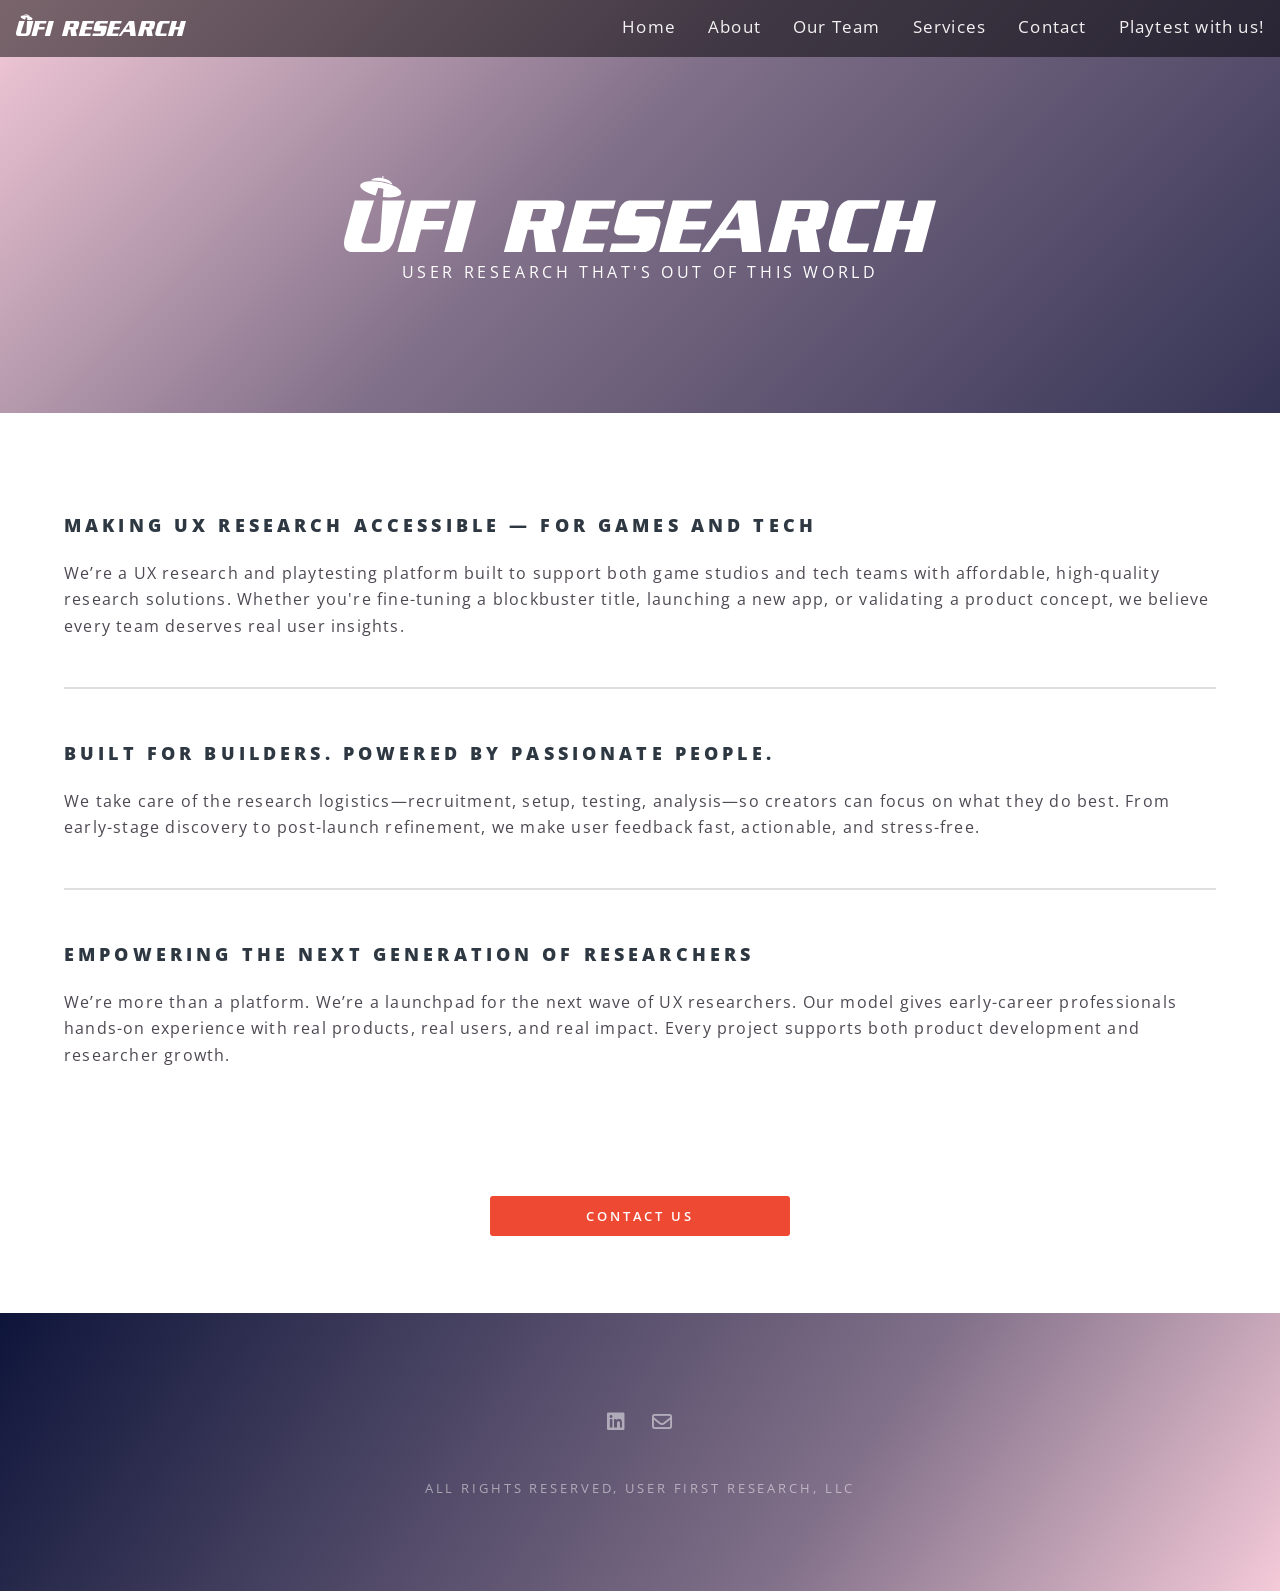
==== index.html @ d200c673 "Add files via upload" ====
<!DOCTYPE HTML>
<html lang="en">
	<head>
		<title>UFI Research</title>
		<meta charset="utf-8" />
		<meta name="viewport" content="width=device-width, initial-scale=1" />
		<!--[if lte IE 8]><script src="assets/js/ie/html5shiv.js"></script><![endif]-->
		<link rel="stylesheet" href="assets/css/main.css" />
		<!--[if lte IE 8]><link rel="stylesheet" href="assets/css/ie8.css" /><![endif]-->
		<!--[if lte IE 9]><link rel="stylesheet" href="assets/css/ie9.css" /><![endif]-->
		
		<!-- Default favicon (for browsers that don't support media queries in link tags) -->
		<link rel="icon" href="favicon.ico" type="image/x-icon">
		<!-- Light mode favicon -->
		<link rel="icon" href="images/Logos/FAVICON_BLACK_192.png" type="image/x-icon" media="(prefers-color-scheme: light)">
		<!-- Dark mode favicon -->
		<link rel="icon" href="images/Logos/FAVICON_WHITE_192.png" type="image/x-icon" media="(prefers-color-scheme: dark)">
	</head>
	<body>

		<!-- Page Wrapper -->
			<div id="page-wrapper">

				<!-- Header -->
					
					<div class="topnav" id="myTopnav">
						<a href="https://www.ufi-research.com"><img src="images/Logos/UFI_RESEARCH_WHITE.svg" width="170px" height="auto"></a>
						<div class="navbarright">
						<a href="https://www.ufi-research.com">Home</a>
						<a href="about.html">About</a>
						<a href="ourteam.html">Our Team</a>
						<a href="services.html">Services</a>
						<a href="contact.html">Contact</a>
						<a href="playtest.html">Playtest with us!</a>
						</div>
						<a href="javascript:void(0);" class="icon" onclick="myFunction()">
							<i class="fa-solid fa-bars"></i>
						</a>
					</div>
					
					<div class="topnavalt" id="myTopnavAlt" style="display: none">
						<a href="https://www.ufi-research.com"><img src="images/Logos/UFI_RESEARCH_WHITE.svg" width="170px" height="auto"></a>
						<a href="https://www.ufi-research.com">Home</a>
						<a href="about.html">About</a>
						<a href="ourteam.html">Our Team</a>
						<a href="services.html">Services</a>
						<a href="contact.html">Contact</a>
						<a href="playtest.html">Playtest with us!</a>
						<a href="javascript:void(0);" class="icon" onclick="myFunction()">
							<i class="fa-solid fa-bars"></i>
						</a>
					</div>

				<!-- Main -->
					<article id="main">
						<header>
							<img id="testimage" src="images/Logos/UFI_RESEARCH_WHITE.svg" alt="UFI Research">
							<p>User Research that's out of this world</p>
						</header>
						<section class="wrapper style5">
							<div class="inner">
							
							<h3>Making UX Research Accessible — for Games and Tech</h3>
							<p>We’re a UX research and playtesting platform built to support both game studios and tech teams with affordable, high-quality research solutions. Whether you're fine-tuning a blockbuster title, launching a new app, or validating a product concept, we believe every team deserves real user insights.</p>
							<hr />
							<h3>Built for Builders. Powered by Passionate People.</h3>
							<p>We take care of the research logistics—recruitment, setup, testing, analysis—so creators can focus on what they do best. From early-stage discovery to post-launch refinement, we make user feedback fast, actionable, and stress-free.</p>
							<hr />
							<h3>Empowering the Next Generation of Researchers</h3>
							<p>We’re more than a platform. We’re a launchpad for the next wave of UX researchers. Our model gives early-career professionals hands-on experience with real products, real users, and real impact. Every project supports both product development and researcher growth.</p>
							</div>
							<a href="contact.html" class="button special fit" style="margin-left: auto; margin-right: auto; max-width: 300px; margin-top: 10em">Contact Us</a>
						</section>
					</article>

				<!-- Footer -->
					<footer id="footer">
						<ul class="icons">
							<li><a href="https://www.linkedin.com/company/userfirstresearch/" target="_blank" class="icon fa-brands fa-linkedin"><span class="label">Linkedin</span></a></li>
							<li><a href="contact.html" class="icon fa-regular fa-envelope"><span class="label">Email</span></a></li>
						</ul>
						<ul class="copyright">
							<li>All Rights Reserved, User First Research, LLC</li>
						</ul>
					</footer>

			</div>

		<!-- Scripts -->
			<script src="assets/js/jquery.min.js"></script>
			<script src="assets/js/jquery.scrollex.min.js"></script>
			<script src="assets/js/jquery.scrolly.min.js"></script>
			<script src="assets/js/skel.min.js"></script>
			<script src="assets/js/util.js"></script>
			<!--[if lte IE 8]><script src="assets/js/ie/respond.min.js"></script><![endif]-->
			<script src="assets/js/main.js"></script>
			<script src="assets/js/navbar.js"></script>

	</body>
</html>
---- assets/css/main.css ----
/* @import url(font-awesome.min.css); */
@import url(brands.css);
@import url(regular.css);
@import url(solid.css);
@import url(fontawesome.css);
@import url("https://fonts.googleapis.com/css?family=Open+Sans:400,400italic,600,600italic,800,800italic");

/*
	Spectral by HTML5 UP
	html5up.net | @ajlkn
	Free for personal and commercial use under the CCA 3.0 license (html5up.net/license)
*/

/* Reset */

	html, body, div, span, applet, object, iframe, h1, h2, h3, h4, h5, h6, p, blockquote, pre, a, abbr, acronym, address, big, cite, code, del, dfn, em, img, ins, kbd, q, s, samp, small, strike, strong, sub, sup, tt, var, b, u, i, center, dl, dt, dd, ol, ul, li, fieldset, form, label, legend, table, caption, tbody, tfoot, thead, tr, th, td, article, aside, canvas, details, embed, figure, figcaption, footer, header, hgroup, menu, nav, output, ruby, section, summary, time, mark, audio, video {
		margin: 0;
		padding: 0;
		border: 0;
		font-size: 100%;
		font: inherit;
		vertical-align: baseline;
	}

	article, aside, details, figcaption, figure, footer, header, hgroup, menu, nav, section {
		display: block;
	}

	body {
		line-height: 1;
	}

	ol, ul {
		list-style: none;
	}

	blockquote, q {
		quotes: none;
	}

	blockquote:before, blockquote:after, q:before, q:after {
		content: '';
		content: none;
	}

	table {
		border-collapse: collapse;
		border-spacing: 0;
	}

	body {
		-webkit-text-size-adjust: none;
	}

/* Box Model */

	*, *:before, *:after {
		-moz-box-sizing: border-box;
		-webkit-box-sizing: border-box;
		box-sizing: border-box;
	}

/* Grid */

	.row {
		border-bottom: solid 1px transparent;
		-moz-box-sizing: border-box;
		-webkit-box-sizing: border-box;
		box-sizing: border-box;
	}

	.row > * {
		float: left;
		-moz-box-sizing: border-box;
		-webkit-box-sizing: border-box;
		box-sizing: border-box;
	}

	.row:after, .row:before {
		content: '';
		display: block;
		clear: both;
		height: 0;
	}

	.row.uniform > * > :first-child {
		margin-top: 0;
	}

	.row.uniform > * > :last-child {
		margin-bottom: 0;
	}

	.row.\30 \25 > * {
		padding: 0 0 0 0em;
	}

	.row.\30 \25 {
		margin: 0 0 -1px 0em;
	}

	.row.uniform.\30 \25 > * {
		padding: 0em 0 0 0em;
	}

	.row.uniform.\30 \25 {
		margin: 0em 0 -1px 0em;
	}

	.row > * {
		padding: 0 0 0 1.5em;
	}

	.row {
		margin: 0 0 -1px -1.5em;
	}

	.row.uniform > * {
		padding: 1.5em 0 0 1.5em;
	}

	.row.uniform {
		margin: -1.5em 0 -1px -1.5em;
	}

	.row.\32 00\25 > * {
		padding: 0 0 0 3em;
	}

	.row.\32 00\25 {
		margin: 0 0 -1px -3em;
	}

	.row.uniform.\32 00\25 > * {
		padding: 3em 0 0 3em;
	}

	.row.uniform.\32 00\25 {
		margin: -3em 0 -1px -3em;
	}

	.row.\31 50\25 > * {
		padding: 0 0 0 2.25em;
	}

	.row.\31 50\25 {
		margin: 0 0 -1px -2.25em;
	}

	.row.uniform.\31 50\25 > * {
		padding: 2.25em 0 0 2.25em;
	}

	.row.uniform.\31 50\25 {
		margin: -2.25em 0 -1px -2.25em;
	}

	.row.\35 0\25 > * {
		padding: 0 0 0 0.75em;
	}

	.row.\35 0\25 {
		margin: 0 0 -1px -0.75em;
	}

	.row.uniform.\35 0\25 > * {
		padding: 0.75em 0 0 0.75em;
	}

	.row.uniform.\35 0\25 {
		margin: -0.75em 0 -1px -0.75em;
	}

	.row.\32 5\25 > * {
		padding: 0 0 0 0.375em;
	}

	.row.\32 5\25 {
		margin: 0 0 -1px -0.375em;
	}

	.row.uniform.\32 5\25 > * {
		padding: 0.375em 0 0 0.375em;
	}

	.row.uniform.\32 5\25 {
		margin: -0.375em 0 -1px -0.375em;
	}

	.\31 2u, .\31 2u\24 {
		width: 100%;
		clear: none;
		margin-left: 0;
	}

	.\31 1u, .\31 1u\24 {
		width: 91.6666666667%;
		clear: none;
		margin-left: 0;
	}

	.\31 0u, .\31 0u\24 {
		width: 83.3333333333%;
		clear: none;
		margin-left: 0;
	}

	.\39 u, .\39 u\24 {
		width: 75%;
		clear: none;
		margin-left: 0;
	}

	.\38 u, .\38 u\24 {
		width: 66.6666666667%;
		clear: none;
		margin-left: 0;
	}

	.\37 u, .\37 u\24 {
		width: 58.3333333333%;
		clear: none;
		margin-left: 0;
	}

	.\36 u, .\36 u\24 {
		width: 50%;
		clear: none;
		margin-left: 0;
	}

	.\35 u, .\35 u\24 {
		width: 41.6666666667%;
		clear: none;
		margin-left: 0;
	}

	.\34 u, .\34 u\24 {
		width: 33.3333333333%;
		clear: none;
		margin-left: 0;
	}

	.\33 u, .\33 u\24 {
		width: 25%;
		clear: none;
		margin-left: 0;
	}

	.\32 u, .\32 u\24 {
		width: 16.6666666667%;
		clear: none;
		margin-left: 0;
	}

	.\31 u, .\31 u\24 {
		width: 8.3333333333%;
		clear: none;
		margin-left: 0;
	}

	.\31 2u\24 + *,
	.\31 1u\24 + *,
	.\31 0u\24 + *,
	.\39 u\24 + *,
	.\38 u\24 + *,
	.\37 u\24 + *,
	.\36 u\24 + *,
	.\35 u\24 + *,
	.\34 u\24 + *,
	.\33 u\24 + *,
	.\32 u\24 + *,
	.\31 u\24 + * {
		clear: left;
	}

	.\-11u {
		margin-left: 91.66667%;
	}

	.\-10u {
		margin-left: 83.33333%;
	}

	.\-9u {
		margin-left: 75%;
	}

	.\-8u {
		margin-left: 66.66667%;
	}

	.\-7u {
		margin-left: 58.33333%;
	}

	.\-6u {
		margin-left: 50%;
	}

	.\-5u {
		margin-left: 41.66667%;
	}

	.\-4u {
		margin-left: 33.33333%;
	}

	.\-3u {
		margin-left: 25%;
	}

	.\-2u {
		margin-left: 16.66667%;
	}

	.\-1u {
		margin-left: 8.33333%;
	}

	@media screen and (max-width: 1680px) {

		.row > * {
			padding: 0 0 0 1.5em;
		}

		.row {
			margin: 0 0 -1px -1.5em;
		}

		.row.uniform > * {
			padding: 1.5em 0 0 1.5em;
		}

		.row.uniform {
			margin: -1.5em 0 -1px -1.5em;
		}

		.row.\32 00\25 > * {
			padding: 0 0 0 3em;
		}

		.row.\32 00\25 {
			margin: 0 0 -1px -3em;
		}

		.row.uniform.\32 00\25 > * {
			padding: 3em 0 0 3em;
		}

		.row.uniform.\32 00\25 {
			margin: -3em 0 -1px -3em;
		}

		.row.\31 50\25 > * {
			padding: 0 0 0 2.25em;
		}

		.row.\31 50\25 {
			margin: 0 0 -1px -2.25em;
		}

		.row.uniform.\31 50\25 > * {
			padding: 2.25em 0 0 2.25em;
		}

		.row.uniform.\31 50\25 {
			margin: -2.25em 0 -1px -2.25em;
		}

		.row.\35 0\25 > * {
			padding: 0 0 0 0.75em;
		}

		.row.\35 0\25 {
			margin: 0 0 -1px -0.75em;
		}

		.row.uniform.\35 0\25 > * {
			padding: 0.75em 0 0 0.75em;
		}

		.row.uniform.\35 0\25 {
			margin: -0.75em 0 -1px -0.75em;
		}

		.row.\32 5\25 > * {
			padding: 0 0 0 0.375em;
		}

		.row.\32 5\25 {
			margin: 0 0 -1px -0.375em;
		}

		.row.uniform.\32 5\25 > * {
			padding: 0.375em 0 0 0.375em;
		}

		.row.uniform.\32 5\25 {
			margin: -0.375em 0 -1px -0.375em;
		}

		.\31 2u\28xlarge\29, .\31 2u\24\28xlarge\29 {
			width: 100%;
			clear: none;
			margin-left: 0;
		}

		.\31 1u\28xlarge\29, .\31 1u\24\28xlarge\29 {
			width: 91.6666666667%;
			clear: none;
			margin-left: 0;
		}

		.\31 0u\28xlarge\29, .\31 0u\24\28xlarge\29 {
			width: 83.3333333333%;
			clear: none;
			margin-left: 0;
		}

		.\39 u\28xlarge\29, .\39 u\24\28xlarge\29 {
			width: 75%;
			clear: none;
			margin-left: 0;
		}

		.\38 u\28xlarge\29, .\38 u\24\28xlarge\29 {
			width: 66.6666666667%;
			clear: none;
			margin-left: 0;
		}

		.\37 u\28xlarge\29, .\37 u\24\28xlarge\29 {
			width: 58.3333333333%;
			clear: none;
			margin-left: 0;
		}

		.\36 u\28xlarge\29, .\36 u\24\28xlarge\29 {
			width: 50%;
			clear: none;
			margin-left: 0;
		}

		.\35 u\28xlarge\29, .\35 u\24\28xlarge\29 {
			width: 41.6666666667%;
			clear: none;
			margin-left: 0;
		}

		.\34 u\28xlarge\29, .\34 u\24\28xlarge\29 {
			width: 33.3333333333%;
			clear: none;
			margin-left: 0;
		}

		.\33 u\28xlarge\29, .\33 u\24\28xlarge\29 {
			width: 25%;
			clear: none;
			margin-left: 0;
		}

		.\32 u\28xlarge\29, .\32 u\24\28xlarge\29 {
			width: 16.6666666667%;
			clear: none;
			margin-left: 0;
		}

		.\31 u\28xlarge\29, .\31 u\24\28xlarge\29 {
			width: 8.3333333333%;
			clear: none;
			margin-left: 0;
		}

		.\31 2u\24\28xlarge\29 + *,
		.\31 1u\24\28xlarge\29 + *,
		.\31 0u\24\28xlarge\29 + *,
		.\39 u\24\28xlarge\29 + *,
		.\38 u\24\28xlarge\29 + *,
		.\37 u\24\28xlarge\29 + *,
		.\36 u\24\28xlarge\29 + *,
		.\35 u\24\28xlarge\29 + *,
		.\34 u\24\28xlarge\29 + *,
		.\33 u\24\28xlarge\29 + *,
		.\32 u\24\28xlarge\29 + *,
		.\31 u\24\28xlarge\29 + * {
			clear: left;
		}

		.\-11u\28xlarge\29 {
			margin-left: 91.66667%;
		}

		.\-10u\28xlarge\29 {
			margin-left: 83.33333%;
		}

		.\-9u\28xlarge\29 {
			margin-left: 75%;
		}

		.\-8u\28xlarge\29 {
			margin-left: 66.66667%;
		}

		.\-7u\28xlarge\29 {
			margin-left: 58.33333%;
		}

		.\-6u\28xlarge\29 {
			margin-left: 50%;
		}

		.\-5u\28xlarge\29 {
			margin-left: 41.66667%;
		}

		.\-4u\28xlarge\29 {
			margin-left: 33.33333%;
		}

		.\-3u\28xlarge\29 {
			margin-left: 25%;
		}

		.\-2u\28xlarge\29 {
			margin-left: 16.66667%;
		}

		.\-1u\28xlarge\29 {
			margin-left: 8.33333%;
		}

	}

	@media screen and (max-width: 1280px) {

		.row > * {
			padding: 0 0 0 1.5em;
		}

		.row {
			margin: 0 0 -1px -1.5em;
		}

		.row.uniform > * {
			padding: 1.5em 0 0 1.5em;
		}

		.row.uniform {
			margin: -1.5em 0 -1px -1.5em;
		}

		.row.\32 00\25 > * {
			padding: 0 0 0 3em;
		}

		.row.\32 00\25 {
			margin: 0 0 -1px -3em;
		}

		.row.uniform.\32 00\25 > * {
			padding: 3em 0 0 3em;
		}

		.row.uniform.\32 00\25 {
			margin: -3em 0 -1px -3em;
		}

		.row.\31 50\25 > * {
			padding: 0 0 0 2.25em;
		}

		.row.\31 50\25 {
			margin: 0 0 -1px -2.25em;
		}

		.row.uniform.\31 50\25 > * {
			padding: 2.25em 0 0 2.25em;
		}

		.row.uniform.\31 50\25 {
			margin: -2.25em 0 -1px -2.25em;
		}

		.row.\35 0\25 > * {
			padding: 0 0 0 0.75em;
		}

		.row.\35 0\25 {
			margin: 0 0 -1px -0.75em;
		}

		.row.uniform.\35 0\25 > * {
			padding: 0.75em 0 0 0.75em;
		}

		.row.uniform.\35 0\25 {
			margin: -0.75em 0 -1px -0.75em;
		}

		.row.\32 5\25 > * {
			padding: 0 0 0 0.375em;
		}

		.row.\32 5\25 {
			margin: 0 0 -1px -0.375em;
		}

		.row.uniform.\32 5\25 > * {
			padding: 0.375em 0 0 0.375em;
		}

		.row.uniform.\32 5\25 {
			margin: -0.375em 0 -1px -0.375em;
		}

		.\31 2u\28large\29, .\31 2u\24\28large\29 {
			width: 100%;
			clear: none;
			margin-left: 0;
		}

		.\31 1u\28large\29, .\31 1u\24\28large\29 {
			width: 91.6666666667%;
			clear: none;
			margin-left: 0;
		}

		.\31 0u\28large\29, .\31 0u\24\28large\29 {
			width: 83.3333333333%;
			clear: none;
			margin-left: 0;
		}

		.\39 u\28large\29, .\39 u\24\28large\29 {
			width: 75%;
			clear: none;
			margin-left: 0;
		}

		.\38 u\28large\29, .\38 u\24\28large\29 {
			width: 66.6666666667%;
			clear: none;
			margin-left: 0;
		}

		.\37 u\28large\29, .\37 u\24\28large\29 {
			width: 58.3333333333%;
			clear: none;
			margin-left: 0;
		}

		.\36 u\28large\29, .\36 u\24\28large\29 {
			width: 50%;
			clear: none;
			margin-left: 0;
		}

		.\35 u\28large\29, .\35 u\24\28large\29 {
			width: 41.6666666667%;
			clear: none;
			margin-left: 0;
		}

		.\34 u\28large\29, .\34 u\24\28large\29 {
			width: 33.3333333333%;
			clear: none;
			margin-left: 0;
		}

		.\33 u\28large\29, .\33 u\24\28large\29 {
			width: 25%;
			clear: none;
			margin-left: 0;
		}

		.\32 u\28large\29, .\32 u\24\28large\29 {
			width: 16.6666666667%;
			clear: none;
			margin-left: 0;
		}

		.\31 u\28large\29, .\31 u\24\28large\29 {
			width: 8.3333333333%;
			clear: none;
			margin-left: 0;
		}

		.\31 2u\24\28large\29 + *,
		.\31 1u\24\28large\29 + *,
		.\31 0u\24\28large\29 + *,
		.\39 u\24\28large\29 + *,
		.\38 u\24\28large\29 + *,
		.\37 u\24\28large\29 + *,
		.\36 u\24\28large\29 + *,
		.\35 u\24\28large\29 + *,
		.\34 u\24\28large\29 + *,
		.\33 u\24\28large\29 + *,
		.\32 u\24\28large\29 + *,
		.\31 u\24\28large\29 + * {
			clear: left;
		}

		.\-11u\28large\29 {
			margin-left: 91.66667%;
		}

		.\-10u\28large\29 {
			margin-left: 83.33333%;
		}

		.\-9u\28large\29 {
			margin-left: 75%;
		}

		.\-8u\28large\29 {
			margin-left: 66.66667%;
		}

		.\-7u\28large\29 {
			margin-left: 58.33333%;
		}

		.\-6u\28large\29 {
			margin-left: 50%;
		}

		.\-5u\28large\29 {
			margin-left: 41.66667%;
		}

		.\-4u\28large\29 {
			margin-left: 33.33333%;
		}

		.\-3u\28large\29 {
			margin-left: 25%;
		}

		.\-2u\28large\29 {
			margin-left: 16.66667%;
		}

		.\-1u\28large\29 {
			margin-left: 8.33333%;
		}

	}

	@media screen and (max-width: 980px) {

		.row > * {
			padding: 0 0 0 1.5em;
		}

		.row {
			margin: 0 0 -1px -1.5em;
		}

		.row.uniform > * {
			padding: 1.5em 0 0 1.5em;
		}

		.row.uniform {
			margin: -1.5em 0 -1px -1.5em;
		}

		.row.\32 00\25 > * {
			padding: 0 0 0 3em;
		}

		.row.\32 00\25 {
			margin: 0 0 -1px -3em;
		}

		.row.uniform.\32 00\25 > * {
			padding: 3em 0 0 3em;
		}

		.row.uniform.\32 00\25 {
			margin: -3em 0 -1px -3em;
		}

		.row.\31 50\25 > * {
			padding: 0 0 0 2.25em;
		}

		.row.\31 50\25 {
			margin: 0 0 -1px -2.25em;
		}

		.row.uniform.\31 50\25 > * {
			padding: 2.25em 0 0 2.25em;
		}

		.row.uniform.\31 50\25 {
			margin: -2.25em 0 -1px -2.25em;
		}

		.row.\35 0\25 > * {
			padding: 0 0 0 0.75em;
		}

		.row.\35 0\25 {
			margin: 0 0 -1px -0.75em;
		}

		.row.uniform.\35 0\25 > * {
			padding: 0.75em 0 0 0.75em;
		}

		.row.uniform.\35 0\25 {
			margin: -0.75em 0 -1px -0.75em;
		}

		.row.\32 5\25 > * {
			padding: 0 0 0 0.375em;
		}

		.row.\32 5\25 {
			margin: 0 0 -1px -0.375em;
		}

		.row.uniform.\32 5\25 > * {
			padding: 0.375em 0 0 0.375em;
		}

		.row.uniform.\32 5\25 {
			margin: -0.375em 0 -1px -0.375em;
		}

		.\31 2u\28medium\29, .\31 2u\24\28medium\29 {
			width: 100%;
			clear: none;
			margin-left: 0;
		}

		.\31 1u\28medium\29, .\31 1u\24\28medium\29 {
			width: 91.6666666667%;
			clear: none;
			margin-left: 0;
		}

		.\31 0u\28medium\29, .\31 0u\24\28medium\29 {
			width: 83.3333333333%;
			clear: none;
			margin-left: 0;
		}

		.\39 u\28medium\29, .\39 u\24\28medium\29 {
			width: 75%;
			clear: none;
			margin-left: 0;
		}

		.\38 u\28medium\29, .\38 u\24\28medium\29 {
			width: 66.6666666667%;
			clear: none;
			margin-left: 0;
		}

		.\37 u\28medium\29, .\37 u\24\28medium\29 {
			width: 58.3333333333%;
			clear: none;
			margin-left: 0;
		}

		.\36 u\28medium\29, .\36 u\24\28medium\29 {
			width: 50%;
			clear: none;
			margin-left: 0;
		}

		.\35 u\28medium\29, .\35 u\24\28medium\29 {
			width: 41.6666666667%;
			clear: none;
			margin-left: 0;
		}

		.\34 u\28medium\29, .\34 u\24\28medium\29 {
			width: 33.3333333333%;
			clear: none;
			margin-left: 0;
		}

		.\33 u\28medium\29, .\33 u\24\28medium\29 {
			width: 25%;
			clear: none;
			margin-left: 0;
		}

		.\32 u\28medium\29, .\32 u\24\28medium\29 {
			width: 16.6666666667%;
			clear: none;
			margin-left: 0;
		}

		.\31 u\28medium\29, .\31 u\24\28medium\29 {
			width: 8.3333333333%;
			clear: none;
			margin-left: 0;
		}

		.\31 2u\24\28medium\29 + *,
		.\31 1u\24\28medium\29 + *,
		.\31 0u\24\28medium\29 + *,
		.\39 u\24\28medium\29 + *,
		.\38 u\24\28medium\29 + *,
		.\37 u\24\28medium\29 + *,
		.\36 u\24\28medium\29 + *,
		.\35 u\24\28medium\29 + *,
		.\34 u\24\28medium\29 + *,
		.\33 u\24\28medium\29 + *,
		.\32 u\24\28medium\29 + *,
		.\31 u\24\28medium\29 + * {
			clear: left;
		}

		.\-11u\28medium\29 {
			margin-left: 91.66667%;
		}

		.\-10u\28medium\29 {
			margin-left: 83.33333%;
		}

		.\-9u\28medium\29 {
			margin-left: 75%;
		}

		.\-8u\28medium\29 {
			margin-left: 66.66667%;
		}

		.\-7u\28medium\29 {
			margin-left: 58.33333%;
		}

		.\-6u\28medium\29 {
			margin-left: 50%;
		}

		.\-5u\28medium\29 {
			margin-left: 41.66667%;
		}

		.\-4u\28medium\29 {
			margin-left: 33.33333%;
		}

		.\-3u\28medium\29 {
			margin-left: 25%;
		}

		.\-2u\28medium\29 {
			margin-left: 16.66667%;
		}

		.\-1u\28medium\29 {
			margin-left: 8.33333%;
		}

	}

	@media screen and (max-width: 736px) {

		.row > * {
			padding: 0 0 0 1.5em;
		}

		.row {
			margin: 0 0 -1px -1.5em;
		}

		.row.uniform > * {
			padding: 1.5em 0 0 1.5em;
		}

		.row.uniform {
			margin: -1.5em 0 -1px -1.5em;
		}

		.row.\32 00\25 > * {
			padding: 0 0 0 3em;
		}

		.row.\32 00\25 {
			margin: 0 0 -1px -3em;
		}

		.row.uniform.\32 00\25 > * {
			padding: 3em 0 0 3em;
		}

		.row.uniform.\32 00\25 {
			margin: -3em 0 -1px -3em;
		}

		.row.\31 50\25 > * {
			padding: 0 0 0 2.25em;
		}

		.row.\31 50\25 {
			margin: 0 0 -1px -2.25em;
		}

		.row.uniform.\31 50\25 > * {
			padding: 2.25em 0 0 2.25em;
		}

		.row.uniform.\31 50\25 {
			margin: -2.25em 0 -1px -2.25em;
		}

		.row.\35 0\25 > * {
			padding: 0 0 0 0.75em;
		}

		.row.\35 0\25 {
			margin: 0 0 -1px -0.75em;
		}

		.row.uniform.\35 0\25 > * {
			padding: 0.75em 0 0 0.75em;
		}

		.row.uniform.\35 0\25 {
			margin: -0.75em 0 -1px -0.75em;
		}

		.row.\32 5\25 > * {
			padding: 0 0 0 0.375em;
		}

		.row.\32 5\25 {
			margin: 0 0 -1px -0.375em;
		}

		.row.uniform.\32 5\25 > * {
			padding: 0.375em 0 0 0.375em;
		}

		.row.uniform.\32 5\25 {
			margin: -0.375em 0 -1px -0.375em;
		}

		.\31 2u\28small\29, .\31 2u\24\28small\29 {
			width: 100%;
			clear: none;
			margin-left: 0;
		}

		.\31 1u\28small\29, .\31 1u\24\28small\29 {
			width: 91.6666666667%;
			clear: none;
			margin-left: 0;
		}

		.\31 0u\28small\29, .\31 0u\24\28small\29 {
			width: 83.3333333333%;
			clear: none;
			margin-left: 0;
		}

		.\39 u\28small\29, .\39 u\24\28small\29 {
			width: 75%;
			clear: none;
			margin-left: 0;
		}

		.\38 u\28small\29, .\38 u\24\28small\29 {
			width: 66.6666666667%;
			clear: none;
			margin-left: 0;
		}

		.\37 u\28small\29, .\37 u\24\28small\29 {
			width: 58.3333333333%;
			clear: none;
			margin-left: 0;
		}

		.\36 u\28small\29, .\36 u\24\28small\29 {
			width: 50%;
			clear: none;
			margin-left: 0;
		}

		.\35 u\28small\29, .\35 u\24\28small\29 {
			width: 41.6666666667%;
			clear: none;
			margin-left: 0;
		}

		.\34 u\28small\29, .\34 u\24\28small\29 {
			width: 33.3333333333%;
			clear: none;
			margin-left: 0;
		}

		.\33 u\28small\29, .\33 u\24\28small\29 {
			width: 25%;
			clear: none;
			margin-left: 0;
		}

		.\32 u\28small\29, .\32 u\24\28small\29 {
			width: 16.6666666667%;
			clear: none;
			margin-left: 0;
		}

		.\31 u\28small\29, .\31 u\24\28small\29 {
			width: 8.3333333333%;
			clear: none;
			margin-left: 0;
		}

		.\31 2u\24\28small\29 + *,
		.\31 1u\24\28small\29 + *,
		.\31 0u\24\28small\29 + *,
		.\39 u\24\28small\29 + *,
		.\38 u\24\28small\29 + *,
		.\37 u\24\28small\29 + *,
		.\36 u\24\28small\29 + *,
		.\35 u\24\28small\29 + *,
		.\34 u\24\28small\29 + *,
		.\33 u\24\28small\29 + *,
		.\32 u\24\28small\29 + *,
		.\31 u\24\28small\29 + * {
			clear: left;
		}

		.\-11u\28small\29 {
			margin-left: 91.66667%;
		}

		.\-10u\28small\29 {
			margin-left: 83.33333%;
		}

		.\-9u\28small\29 {
			margin-left: 75%;
		}

		.\-8u\28small\29 {
			margin-left: 66.66667%;
		}

		.\-7u\28small\29 {
			margin-left: 58.33333%;
		}

		.\-6u\28small\29 {
			margin-left: 50%;
		}

		.\-5u\28small\29 {
			margin-left: 41.66667%;
		}

		.\-4u\28small\29 {
			margin-left: 33.33333%;
		}

		.\-3u\28small\29 {
			margin-left: 25%;
		}

		.\-2u\28small\29 {
			margin-left: 16.66667%;
		}

		.\-1u\28small\29 {
			margin-left: 8.33333%;
		}

	}

	@media screen and (max-width: 480px) {

		.row > * {
			padding: 0 0 0 1.5em;
		}

		.row {
			margin: 0 0 -1px -1.5em;
		}

		.row.uniform > * {
			padding: 1.5em 0 0 1.5em;
		}

		.row.uniform {
			margin: -1.5em 0 -1px -1.5em;
		}

		.row.\32 00\25 > * {
			padding: 0 0 0 3em;
		}

		.row.\32 00\25 {
			margin: 0 0 -1px -3em;
		}

		.row.uniform.\32 00\25 > * {
			padding: 3em 0 0 3em;
		}

		.row.uniform.\32 00\25 {
			margin: -3em 0 -1px -3em;
		}

		.row.\31 50\25 > * {
			padding: 0 0 0 2.25em;
		}

		.row.\31 50\25 {
			margin: 0 0 -1px -2.25em;
		}

		.row.uniform.\31 50\25 > * {
			padding: 2.25em 0 0 2.25em;
		}

		.row.uniform.\31 50\25 {
			margin: -2.25em 0 -1px -2.25em;
		}

		.row.\35 0\25 > * {
			padding: 0 0 0 0.75em;
		}

		.row.\35 0\25 {
			margin: 0 0 -1px -0.75em;
		}

		.row.uniform.\35 0\25 > * {
			padding: 0.75em 0 0 0.75em;
		}

		.row.uniform.\35 0\25 {
			margin: -0.75em 0 -1px -0.75em;
		}

		.row.\32 5\25 > * {
			padding: 0 0 0 0.375em;
		}

		.row.\32 5\25 {
			margin: 0 0 -1px -0.375em;
		}

		.row.uniform.\32 5\25 > * {
			padding: 0.375em 0 0 0.375em;
		}

		.row.uniform.\32 5\25 {
			margin: -0.375em 0 -1px -0.375em;
		}

		.\31 2u\28xsmall\29, .\31 2u\24\28xsmall\29 {
			width: 100%;
			clear: none;
			margin-left: 0;
		}

		.\31 1u\28xsmall\29, .\31 1u\24\28xsmall\29 {
			width: 91.6666666667%;
			clear: none;
			margin-left: 0;
		}

		.\31 0u\28xsmall\29, .\31 0u\24\28xsmall\29 {
			width: 83.3333333333%;
			clear: none;
			margin-left: 0;
		}

		.\39 u\28xsmall\29, .\39 u\24\28xsmall\29 {
			width: 75%;
			clear: none;
			margin-left: 0;
		}

		.\38 u\28xsmall\29, .\38 u\24\28xsmall\29 {
			width: 66.6666666667%;
			clear: none;
			margin-left: 0;
		}

		.\37 u\28xsmall\29, .\37 u\24\28xsmall\29 {
			width: 58.3333333333%;
			clear: none;
			margin-left: 0;
		}

		.\36 u\28xsmall\29, .\36 u\24\28xsmall\29 {
			width: 50%;
			clear: none;
			margin-left: 0;
		}

		.\35 u\28xsmall\29, .\35 u\24\28xsmall\29 {
			width: 41.6666666667%;
			clear: none;
			margin-left: 0;
		}

		.\34 u\28xsmall\29, .\34 u\24\28xsmall\29 {
			width: 33.3333333333%;
			clear: none;
			margin-left: 0;
		}

		.\33 u\28xsmall\29, .\33 u\24\28xsmall\29 {
			width: 25%;
			clear: none;
			margin-left: 0;
		}

		.\32 u\28xsmall\29, .\32 u\24\28xsmall\29 {
			width: 16.6666666667%;
			clear: none;
			margin-left: 0;
		}

		.\31 u\28xsmall\29, .\31 u\24\28xsmall\29 {
			width: 8.3333333333%;
			clear: none;
			margin-left: 0;
		}

		.\31 2u\24\28xsmall\29 + *,
		.\31 1u\24\28xsmall\29 + *,
		.\31 0u\24\28xsmall\29 + *,
		.\39 u\24\28xsmall\29 + *,
		.\38 u\24\28xsmall\29 + *,
		.\37 u\24\28xsmall\29 + *,
		.\36 u\24\28xsmall\29 + *,
		.\35 u\24\28xsmall\29 + *,
		.\34 u\24\28xsmall\29 + *,
		.\33 u\24\28xsmall\29 + *,
		.\32 u\24\28xsmall\29 + *,
		.\31 u\24\28xsmall\29 + * {
			clear: left;
		}

		.\-11u\28xsmall\29 {
			margin-left: 91.66667%;
		}

		.\-10u\28xsmall\29 {
			margin-left: 83.33333%;
		}

		.\-9u\28xsmall\29 {
			margin-left: 75%;
		}

		.\-8u\28xsmall\29 {
			margin-left: 66.66667%;
		}

		.\-7u\28xsmall\29 {
			margin-left: 58.33333%;
		}

		.\-6u\28xsmall\29 {
			margin-left: 50%;
		}

		.\-5u\28xsmall\29 {
			margin-left: 41.66667%;
		}

		.\-4u\28xsmall\29 {
			margin-left: 33.33333%;
		}

		.\-3u\28xsmall\29 {
			margin-left: 25%;
		}

		.\-2u\28xsmall\29 {
			margin-left: 16.66667%;
		}

		.\-1u\28xsmall\29 {
			margin-left: 8.33333%;
		}

	}

/* Basic */

	@-ms-viewport {
		width: device-width;
	}

	body {
		background: #2e3842;
	}

		body.is-loading *, body.is-loading *:before, body.is-loading *:after {
			-moz-animation: none !important;
			-webkit-animation: none !important;
			-ms-animation: none !important;
			animation: none !important;
			-moz-transition: none !important;
			-webkit-transition: none !important;
			-ms-transition: none !important;
			transition: none !important;
		}

	body, input, select, textarea {
		color: #fff;
		font-family: "Open Sans", Helvetica, sans-serif;
		font-size: 15pt;
		font-weight: 400;
		letter-spacing: 0.075em;
		line-height: 1.65em;
	}

		@media screen and (max-width: 1680px) {

			body, input, select, textarea {
				font-size: 13pt;
			}

		}

		@media screen and (max-width: 1280px) {

			body, input, select, textarea {
				font-size: 12pt;
			}

		}

		@media screen and (max-width: 736px) {

			body, input, select, textarea {
				font-size: 11pt;
				letter-spacing: 0.0375em;
			}

		}

	a {
		-moz-transition: color 0.2s ease, border-bottom-color 0.2s ease;
		-webkit-transition: color 0.2s ease, border-bottom-color 0.2s ease;
		-ms-transition: color 0.2s ease, border-bottom-color 0.2s ease;
		transition: color 0.2s ease, border-bottom-color 0.2s ease;
		border-bottom: dotted 1px;
		color: inherit;
		text-decoration: none;
	}

		a:hover {
			border-bottom-color: transparent;
		}

	strong, b {
		color: #fff;
		font-weight: 600;
	}

	em, i {
		font-style: italic;
	}

	p {
		margin: 0 0 2em 0;
	}

	h1, h2, h3, h4, h5, h6 {
		color: #fff;
		font-weight: 800;
		letter-spacing: 0.225em;
		line-height: 1em;
		margin: 0 0 1em 0;
		text-transform: uppercase;
	}

		h1 a, h2 a, h3 a, h4 a, h5 a, h6 a {
			color: inherit;
			text-decoration: none;
		}

	h2 {
		font-size: 1.35em;
		line-height: 1.75em;
	}

		@media screen and (max-width: 736px) {

			h2 {
				font-size: 1.1em;
				line-height: 1.65em;
			}

		}

	h3 {
		font-size: 1.15em;
		line-height: 1.75em;
	}

		@media screen and (max-width: 736px) {

			h3 {
				font-size: 1em;
				line-height: 1.65em;
			}

		}

	h4 {
		font-size: 1em;
		line-height: 1.5em;
	}

	h5 {
		font-size: 0.8em;
		line-height: 1.5em;
	}

	h6 {
		font-size: 0.7em;
		line-height: 1.5em;
	}

	sub {
		font-size: 0.8em;
		position: relative;
		top: 0.5em;
	}

	sup {
		font-size: 0.8em;
		position: relative;
		top: -0.5em;
	}

	hr {
		border: 0;
		border-bottom: solid 2px #fff;
		margin: 3em 0;
	}

		hr.major {
			margin: 4.5em 0;
		}

	blockquote {
		border-left: solid 4px #fff;
		font-style: italic;
		margin: 0 0 2em 0;
		padding: 0.5em 0 0.5em 2em;
	}

	code {
		background: rgba(144, 144, 144, 0.25);
		border-radius: 3px;
		font-family: "Courier New", monospace;
		font-size: 0.9em;
		letter-spacing: 0;
		margin: 0 0.25em;
		padding: 0.25em 0.65em;
	}

	pre {
		-webkit-overflow-scrolling: touch;
		font-family: "Courier New", monospace;
		font-size: 0.9em;
		margin: 0 0 2em 0;
	}

		pre code {
			display: block;
			line-height: 1.75em;
			padding: 1em 1.5em;
			overflow-x: auto;
		}

	.align-left {
		text-align: left;
	}

	.align-center {
		text-align: center;
	}

	.align-right {
		text-align: right;
	}

/* Section/Article */

	section.special, article.special {
		text-align: center;
	}

	header p {
		color: rgba(255, 255, 255, 0.5);
		position: relative;
		top: -0.25em;
	}

	header h3 + p {
		font-size: 1.1em;
	}

	header h4 + p,
	header h5 + p,
	header h6 + p {
		font-size: 0.9em;
	}

	header.major {
		margin: 0 0 3.5em 0;
	}

		header.major h2, header.major h3, header.major h4, header.major h5, header.major h6 {
			border-bottom: solid 2px #fff;
			display: inline-block;
			padding-bottom: 1em;
			position: relative;
		}

			header.major h2:after, header.major h3:after, header.major h4:after, header.major h5:after, header.major h6:after {
				content: '';
				display: block;
				height: 1px;
			}

		header.major p {
			color: #fff;
			top: 0;
		}

		@media screen and (max-width: 736px) {

			header.major {
				margin: 0 0 2em 0;
			}

		}

	@media screen and (max-width: 980px) {

		header br {
			display: none;
		}

	}

/* Form */

	form {
		margin: 0 0 2em 0;
	}

	label {
		color: #fff;
		display: block;
		font-size: 0.9em;
		font-weight: 600;
		margin: 0 0 1em 0;
	}

	input[type="text"],
	input[type="password"],
	input[type="email"],
	select,
	textarea {
		-moz-appearance: none;
		-webkit-appearance: none;
		-ms-appearance: none;
		appearance: none;
		background: rgba(144, 144, 144, 0.25);
		border-radius: 3px;
		border: none;
		color: inherit;
		display: block;
		outline: 0;
		padding: 0 1em;
		text-decoration: none;
		width: 100%;
	}

		input[type="text"]:invalid,
		input[type="password"]:invalid,
		input[type="email"]:invalid,
		select:invalid,
		textarea:invalid {
			box-shadow: none;
		}

		input[type="text"]:focus,
		input[type="password"]:focus,
		input[type="email"]:focus,
		select:focus,
		textarea:focus {
			box-shadow: 0 0 0 2px #21b2a6;
		}

	.select-wrapper {
		text-decoration: none;
		display: block;
		position: relative;
	}

		.select-wrapper:before {
			-moz-osx-font-smoothing: grayscale;
			-webkit-font-smoothing: antialiased;
			font-family: FontAwesome;
			font-style: normal;
			font-weight: normal;
			text-transform: none !important;
		}

		.select-wrapper:before {
			-moz-pointer-events: none;
			-webkit-pointer-events: none;
			-ms-pointer-events: none;
			pointer-events: none;
			color: #fff;
			content: '\f078';
			display: block;
			height: 2.75em;
			line-height: 2.75em;
			position: absolute;
			right: 0;
			text-align: center;
			top: 0;
			width: 2.75em;
		}

		.select-wrapper select::-ms-expand {
			display: none;
		}

	input[type="text"],
	input[type="password"],
	input[type="email"],
	select {
		height: 2.75em;
	}

	textarea {
		padding: 0.75em 1em;
	}

	input[type="checkbox"],
	input[type="radio"] {
		-moz-appearance: none;
		-webkit-appearance: none;
		-ms-appearance: none;
		appearance: none;
		display: block;
		float: left;
		margin-right: -2em;
		opacity: 0;
		width: 1em;
		z-index: -1;
	}

		input[type="checkbox"] + label,
		input[type="radio"] + label {
			text-decoration: none;
			color: #fff;
			cursor: pointer;
			display: inline-block;
			font-size: 1em;
			font-weight: 400;
			padding-left: 2.4em;
			padding-right: 0.75em;
			position: relative;
		}

			input[type="checkbox"] + label:before,
			input[type="radio"] + label:before {
				-moz-osx-font-smoothing: grayscale;
				-webkit-font-smoothing: antialiased;
				font-family: FontAwesome;
				font-style: normal;
				font-weight: normal;
				text-transform: none !important;
			}

			input[type="checkbox"] + label:before,
			input[type="radio"] + label:before {
				background: rgba(144, 144, 144, 0.25);
				border-radius: 3px;
				content: '';
				display: inline-block;
				height: 1.65em;
				left: 0;
				line-height: 1.58125em;
				position: absolute;
				text-align: center;
				top: 0;
				width: 1.65em;
			}

		input[type="checkbox"]:checked + label:before,
		input[type="radio"]:checked + label:before {
			background: #2e3842;
			color: #fff;
			content: '\f00c';
		}

		input[type="checkbox"]:focus + label:before,
		input[type="radio"]:focus + label:before {
			box-shadow: 0 0 0 2px #21b2a6;
		}

	input[type="checkbox"] + label:before {
		border-radius: 3px;
	}

	input[type="radio"] + label:before {
		border-radius: 100%;
	}

	::-webkit-input-placeholder {
		color: rgba(255, 255, 255, 0.5) !important;
		opacity: 1.0;
	}

	:-moz-placeholder {
		color: rgba(255, 255, 255, 0.5) !important;
		opacity: 1.0;
	}

	::-moz-placeholder {
		color: rgba(255, 255, 255, 0.5) !important;
		opacity: 1.0;
	}

	:-ms-input-placeholder {
		color: rgba(255, 255, 255, 0.5) !important;
		opacity: 1.0;
	}

	.formerize-placeholder {
		color: rgba(255, 255, 255, 0.5) !important;
		opacity: 1.0;
	}

/* Box */

	.box {
		border-radius: 3px;
		border: solid 2px #fff;
		margin-bottom: 2em;
		padding: 1.5em;
	}

		.box > :last-child,
		.box > :last-child > :last-child,
		.box > :last-child > :last-child > :last-child {
			margin-bottom: 0;
		}

		.box.alt {
			border: 0;
			border-radius: 0;
			padding: 0;
		}

/* Icon */

	.icon {
		text-decoration: none;
		border-bottom: none;
		position: relative;
	}

		.icon:before {
			-moz-osx-font-smoothing: grayscale;
			-webkit-font-smoothing: antialiased;
			font-family: "Font Awesome 6 Free", "Font Awesome 6 Brands";
			font-style: normal;
			font-weight: normal;
			text-transform: none !important;
		}

		.icon > .label {
			display: none;
		}

		.icon.major {
			-moz-transform: rotate(-45deg);
			-webkit-transform: rotate(-45deg);
			-ms-transform: rotate(-45deg);
			transform: rotate(-45deg);
			border-radius: 3px;
			border: solid 2px #fff;
			display: inline-block;
			font-size: 1.35em;
			height: calc(3em + 2px);
			line-height: 3em;
			text-align: center;
			width: calc(3em + 2px);
		}

			.icon.major:before {
				-moz-transform: rotate(45deg);
				-webkit-transform: rotate(45deg);
				-ms-transform: rotate(45deg);
				transform: rotate(45deg);
				display: inline-block;
				font-size: 1.5em;
			}

			@media screen and (max-width: 736px) {

				.icon.major {
					font-size: 1em;
				}

			}

		.icon.style1 {
			color: #00ffcc;
		}

		.icon.style2 {
			color: #00f0ff;
		}

		.icon.style3 {
			color: #76ddff;
		}

/* Image */

	.image {
		border-radius: 3px;
		border: 0;
		display: inline-block;
		position: relative;
	}

		.image img {
			border-radius: 3px;
			display: block;
		}

		.image.left {
			float: left;
			margin: 0 2em 2em 0;
			top: 0.25em;
		}

		.image.right {
			float: right;
			margin: 0 0 2em 2em;
			top: 0.25em;
		}

		.image.left, .image.right {
			max-width: 40%;
		}

			.image.left img, .image.right img {
				width: 100%;
			}

		.image.fit {
			display: block;
			margin: 0 0 2em 0;
			width: 100%;
		}

			.image.fit img {
				width: 100%;
			}

/* List */

	ol {
		list-style: decimal;
		margin: 0 0 2em 0;
		padding-left: 1.25em;
	}

		ol li {
			padding-left: 0.25em;
		}

	ul {
		list-style: disc;
		margin: 0 0 2em 0;
		padding-left: 1em;
	}

		ul li {
			padding-left: 0.5em;
		}

		ul.alt {
			list-style: none;
			padding-left: 0;
		}

			ul.alt li {
				border-top: solid 1px #fff;
				padding: 0.5em 0;
			}

				ul.alt li:first-child {
					border-top: 0;
					padding-top: 0;
				}

		ul.icons {
			cursor: default;
			list-style: none;
			padding-left: 0;
		}

			ul.icons li {
				display: inline-block;
				padding: 0 1em 0 0;
			}

				ul.icons li:last-child {
					padding-right: 0 !important;
				}

			ul.icons.major {
				padding: 1em 0;
			}

				ul.icons.major li {
					padding-right: 3.5em;
				}

					@media screen and (max-width: 736px) {

						ul.icons.major li {
							padding: 0 1em !important;
						}

					}

		ul.actions {
			cursor: default;
			list-style: none;
			padding-left: 0;
		}

			ul.actions li {
				display: inline-block;
				padding: 0 1.5em 0 0;
				vertical-align: middle;
			}

				ul.actions li:last-child {
					padding-right: 0;
				}

			ul.actions.small li {
				padding: 0 0.75em 0 0;
			}

			ul.actions.vertical li {
				display: block;
				padding: 1.5em 0 0 0;
			}

				ul.actions.vertical li:first-child {
					padding-top: 0;
				}

				ul.actions.vertical li > * {
					margin-bottom: 0;
				}

			ul.actions.vertical.small li {
				padding: 0.75em 0 0 0;
			}

				ul.actions.vertical.small li:first-child {
					padding-top: 0;
				}

			ul.actions.fit {
				display: table;
				margin-left: -1.5em;
				padding: 0;
				table-layout: fixed;
				width: calc(100% + 1.5em);
			}

				ul.actions.fit li {
					display: table-cell;
					padding: 0 0 0 1.5em;
				}

					ul.actions.fit li > * {
						margin-bottom: 0;
					}

				ul.actions.fit.small {
					margin-left: -0.75em;
					width: calc(100% + 0.75em);
				}

					ul.actions.fit.small li {
						padding: 0 0 0 0.75em;
					}

			@media screen and (max-width: 736px) {

				ul.actions li {
					display: block;
					padding: 1em 0 0 0;
					text-align: center;
					width: 100%;
				}

					ul.actions li:first-child {
						padding-top: 0;
					}

					ul.actions li > * {
						margin: 0 auto !important;
						max-width: 30em;
						width: 100%;
					}

						ul.actions li > *.icon:before {
							margin-left: -1em;
						}

				ul.actions.small li {
					padding: 0.5em 0 0 0;
				}

					ul.actions.small li:first-child {
						padding-top: 0;
					}

			}

	dl {
		margin: 0 0 2em 0;
	}

/* Table */

	.table-wrapper {
		-webkit-overflow-scrolling: touch;
		overflow-x: auto;
	}

	table {
		margin: 0 0 2em 0;
		width: 100%;
	}

		table tbody tr {
			border: solid 1px #fff;
			border-left: 0;
			border-right: 0;
		}

			table tbody tr:nth-child(2n + 1) {
				background-color: rgba(144, 144, 144, 0.25);
			}

		table td {
			padding: 0.75em 0.75em;
		}

		table th {
			color: #fff;
			font-size: 0.9em;
			font-weight: 600;
			padding: 0 0.75em 0.75em 0.75em;
			text-align: left;
		}

		table thead {
			border-bottom: solid 2px #fff;
		}

		table tfoot {
			border-top: solid 2px #fff;
		}

		table.alt {
			border-collapse: separate;
		}

			table.alt tbody tr td {
				border: solid 1px #fff;
				border-left-width: 0;
				border-top-width: 0;
			}

				table.alt tbody tr td:first-child {
					border-left-width: 1px;
				}

			table.alt tbody tr:first-child td {
				border-top-width: 1px;
			}

			table.alt thead {
				border-bottom: 0;
			}

			table.alt tfoot {
				border-top: 0;
			}

/* Button */

	input[type="submit"],
	input[type="reset"],
	input[type="button"],
	button,
	.button {
		-moz-appearance: none;
		-webkit-appearance: none;
		-ms-appearance: none;
		appearance: none;
		-moz-transition: background-color 0.2s ease-in-out, color 0.2s ease-in-out;
		-webkit-transition: background-color 0.2s ease-in-out, color 0.2s ease-in-out;
		-ms-transition: background-color 0.2s ease-in-out, color 0.2s ease-in-out;
		transition: background-color 0.2s ease-in-out, color 0.2s ease-in-out;
		background-color: transparent;
		border-radius: 3px;
		border: 0;
		box-shadow: inset 0 0 0 2px #fff;
		color: #fff;
		cursor: pointer;
		display: inline-block;
		font-size: 0.8em;
		font-weight: 600;
		height: 3.125em;
		letter-spacing: 0.225em;
		line-height: 3.125em;
		padding: 0 2.75em;
		text-align: center;
		text-decoration: none;
		text-transform: uppercase;
		white-space: nowrap;
		overflow: hidden;
		text-overflow: ellipsis;
	}

		input[type="submit"]:hover,
		input[type="reset"]:hover,
		input[type="button"]:hover,
		button:hover,
		.button:hover {
			background-color: rgba(144, 144, 144, 0.25);
		}

		input[type="submit"]:active,
		input[type="reset"]:active,
		input[type="button"]:active,
		button:active,
		.button:active {
			background-color: rgba(144, 144, 144, 0.5);
		}

		input[type="submit"].icon:before,
		input[type="reset"].icon:before,
		input[type="button"].icon:before,
		button.icon:before,
		.button.icon:before {
			margin-right: 0.5em;
		}

		input[type="submit"].fit,
		input[type="reset"].fit,
		input[type="button"].fit,
		button.fit,
		.button.fit {
			display: block;
			margin: 0 0 1em 0;
			width: 100%;
		}

		input[type="submit"].small,
		input[type="reset"].small,
		input[type="button"].small,
		button.small,
		.button.small {
			font-size: 0.8em;
		}

		input[type="submit"].big,
		input[type="reset"].big,
		input[type="button"].big,
		button.big,
		.button.big {
			font-size: 1.35em;
		}

		input[type="submit"].special,
		input[type="reset"].special,
		input[type="button"].special,
		button.special,
		.button.special {
			background-color: #ed4933;
			box-shadow: none !important;
			color: #ffffff !important;
		}

			input[type="submit"].special:hover,
			input[type="reset"].special:hover,
			input[type="button"].special:hover,
			button.special:hover,
			.button.special:hover {
				background-color: #ef5e4a !important;
			}

			input[type="submit"].special:active,
			input[type="reset"].special:active,
			input[type="button"].special:active,
			button.special:active,
			.button.special:active {
				background-color: #eb341c !important;
			}

		input[type="submit"].disabled, input[type="submit"]:disabled,
		input[type="reset"].disabled,
		input[type="reset"]:disabled,
		input[type="button"].disabled,
		input[type="button"]:disabled,
		button.disabled,
		button:disabled,
		.button.disabled,
		.button:disabled {
			-moz-pointer-events: none;
			-webkit-pointer-events: none;
			-ms-pointer-events: none;
			pointer-events: none;
			opacity: 0.25;
		}

		@media screen and (max-width: 736px) {

			input[type="submit"],
			input[type="reset"],
			input[type="button"],
			button,
			.button {
				height: 3.75em;
				line-height: 3.75em;
			}

		}

/* Features */

	.features {
		display: -moz-flex;
		display: -webkit-flex;
		display: -ms-flex;
		display: flex;
		-moz-flex-wrap: wrap;
		-webkit-flex-wrap: wrap;
		-ms-flex-wrap: wrap;
		flex-wrap: wrap;
		-moz-justify-content: center;
		-webkit-justify-content: center;
		-ms-justify-content: center;
		justify-content: center;
		list-style: none;
		padding: 0;
		width: 100%;
	}

		.features li {
			padding: 4em 4em 2em 6em ;
			display: block;
			position: relative;
			text-align: left;
			width: 50%;
		}

			.features li:nth-child(1) {
				background-color: rgba(0, 0, 0, 0.035);
			}

			.features li:nth-child(2) {
				background-color: rgba(0, 0, 0, 0.07);
			}

			.features li:nth-child(3) {
				background-color: rgba(0, 0, 0, 0.105);
			}

			.features li:nth-child(4) {
				background-color: rgba(0, 0, 0, 0.14);
			}

			.features li:nth-child(5) {
				background-color: rgba(0, 0, 0, 0.175);
			}

			.features li:nth-child(6) {
				background-color: rgba(0, 0, 0, 0.21);
			}

			.features li:nth-child(7) {
				background-color: rgba(0, 0, 0, 0.245);
			}

			.features li:nth-child(8) {
				background-color: rgba(0, 0, 0, 0.28);
			}

			.features li:nth-child(9) {
				background-color: rgba(0, 0, 0, 0.315);
			}

			.features li:nth-child(10) {
				background-color: rgba(0, 0, 0, 0.35);
			}

			.features li:before {
				display: block;
				color: #00ffcc;
				position: absolute;
				left: 1.75em;
				top: 2.75em;
				font-size: 1.5em;
			}

			.features li:nth-child(1) {
				border-top-left-radius: 3px;
			}

			.features li:nth-child(2) {
				border-top-right-radius: 3px;
			}

			.features li:nth-last-child(1) {
				border-bottom-right-radius: 3px;
			}

			.features li:nth-last-child(2) {
				border-bottom-left-radius: 3px;
			}

			@media screen and (max-width: 980px) {

				.features li {
					padding: 3em 2em 1em 2em ;
					text-align: center;
				}

					.features li:before {
						left: 0;
						margin: 0 0 1em 0;
						position: relative;
						top: 0;
					}

			}

			@media screen and (max-width: 736px) {

				.features li {
					padding: 3em 0 1em 0 ;
					background-color: transparent !important;
					border-top: solid 2px #fff;
					width: 100%;
				}

					.features li:first-child {
						border-top: 0;
					}

			}

/* Spotlight */

	.spotlight {
		-moz-align-items: center;
		-webkit-align-items: center;
		-ms-align-items: center;
		align-items: center;
		display: -moz-flex;
		display: -webkit-flex;
		display: -ms-flex;
		display: flex;
	}

		.spotlight .image {
			-moz-order: 1;
			-webkit-order: 1;
			-ms-order: 1;
			order: 1;
			border-radius: 0;
			width: 40%;
		}

			.spotlight .image img {
				border-radius: 0;
				width: 100%;
			}

		.spotlight .content {
			padding: 2em 4em 0.1em 4em ;
			-moz-order: 2;
			-webkit-order: 2;
			-ms-order: 2;
			order: 2;
			max-width: 48em;
			width: 60%;
		}

		.spotlight:nth-child(2n) {
			-moz-flex-direction: row-reverse;
			-webkit-flex-direction: row-reverse;
			-ms-flex-direction: row-reverse;
			flex-direction: row-reverse;
		}

		.spotlight:nth-child(1) {
			background-color: rgba(0, 0, 0, 0.075);
		}

		.spotlight:nth-child(2) {
			background-color: rgba(0, 0, 0, 0.15);
		}

		.spotlight:nth-child(3) {
			background-color: rgba(0, 0, 0, 0.225);
		}

		.spotlight:nth-child(4) {
			background-color: rgba(0, 0, 0, 0.3);
		}

		.spotlight:nth-child(5) {
			background-color: rgba(0, 0, 0, 0.375);
		}

		.spotlight:nth-child(6) {
			background-color: rgba(0, 0, 0, 0.45);
		}

		.spotlight:nth-child(7) {
			background-color: rgba(0, 0, 0, 0.525);
		}

		.spotlight:nth-child(8) {
			background-color: rgba(0, 0, 0, 0.6);
		}

		.spotlight:nth-child(9) {
			background-color: rgba(0, 0, 0, 0.675);
		}

		.spotlight:nth-child(10) {
			background-color: rgba(0, 0, 0, 0.75);
		}

		@media screen and (max-width: 1280px) {

			.spotlight .image {
				width: 45%;
			}

			.spotlight .content {
				width: 55%;
			}

		}

		@media screen and (max-width: 980px) {

			.spotlight {
				display: block;
			}

				.spotlight br {
					display: none;
				}

				.spotlight .image {
					width: 100%;
				}

				.spotlight .content {
					padding: 4em 3em 2em 3em ;
					max-width: none;
					text-align: center;
					width: 100%;
				}

		}

		@media screen and (max-width: 736px) {

			.spotlight .content {
				padding: 3em 2em 1em 2em ;
			}

		}

/* Wrapper */

	.wrapper {
		padding: 6em 0 4em 0 ;
	}

		.wrapper > .inner {
			width: 60em;
			margin: 0 auto;
		}

			@media screen and (max-width: 1280px) {

				.wrapper > .inner {
					width: 90%;
				}

			}

			@media screen and (max-width: 980px) {

				.wrapper > .inner {
					width: 100%;
				}

			}

		.wrapper.alt {
			padding: 0;
		}

		.wrapper.style1 {
			background-color: #21b2a6;
			color: #c7ebe8;
		}

			.wrapper.style1 strong, .wrapper.style1 b {
				color: #ffffff;
			}

			.wrapper.style1 h2, .wrapper.style1 h3, .wrapper.style1 h4, .wrapper.style1 h5, .wrapper.style1 h6 {
				color: #ffffff;
			}

			.wrapper.style1 hr {
				border-color: rgba(0, 0, 0, 0.125);
			}

			.wrapper.style1 blockquote {
				border-color: rgba(0, 0, 0, 0.125);
			}

			.wrapper.style1 code {
				background: rgba(255, 255, 255, 0.075);
			}

			.wrapper.style1 header p {
				color: #a6e0db;
			}

			.wrapper.style1 header.major h2, .wrapper.style1 header.major h3, .wrapper.style1 header.major h4, .wrapper.style1 header.major h5, .wrapper.style1 header.major h6 {
				border-color: rgba(0, 0, 0, 0.125);
			}

			.wrapper.style1 header.major p {
				color: #c7ebe8;
			}

			.wrapper.style1 label {
				color: #ffffff;
			}

			.wrapper.style1 input[type="text"],
			.wrapper.style1 input[type="password"],
			.wrapper.style1 input[type="email"],
			.wrapper.style1 select,
			.wrapper.style1 textarea {
				background: rgba(255, 255, 255, 0.075);
			}

			.wrapper.style1 .select-wrapper:before {
				color: rgba(0, 0, 0, 0.125);
			}

			.wrapper.style1 input[type="checkbox"] + label,
			.wrapper.style1 input[type="radio"] + label {
				color: #c7ebe8;
			}

				.wrapper.style1 input[type="checkbox"] + label:before,
				.wrapper.style1 input[type="radio"] + label:before {
					background: rgba(255, 255, 255, 0.075);
				}

			.wrapper.style1 input[type="checkbox"]:checked + label:before,
			.wrapper.style1 input[type="radio"]:checked + label:before {
				background: #ffffff;
				color: #21b2a6;
			}

			.wrapper.style1 ::-webkit-input-placeholder {
				color: #a6e0db !important;
			}

			.wrapper.style1 :-moz-placeholder {
				color: #a6e0db !important;
			}

			.wrapper.style1 ::-moz-placeholder {
				color: #a6e0db !important;
			}

			.wrapper.style1 :-ms-input-placeholder {
				color: #a6e0db !important;
			}

			.wrapper.style1 .formerize-placeholder {
				color: #a6e0db !important;
			}

			.wrapper.style1 .icon.major {
				border-color: rgba(0, 0, 0, 0.125);
			}

			.wrapper.style1 ul.alt li {
				border-color: rgba(0, 0, 0, 0.125);
			}

			.wrapper.style1 table tbody tr {
				border-color: rgba(0, 0, 0, 0.125);
			}

				.wrapper.style1 table tbody tr:nth-child(2n + 1) {
					background-color: rgba(255, 255, 255, 0.075);
				}

			.wrapper.style1 table th {
				color: #ffffff;
			}

			.wrapper.style1 table thead {
				border-color: rgba(0, 0, 0, 0.125);
			}

			.wrapper.style1 table tfoot {
				border-color: rgba(0, 0, 0, 0.125);
			}

			.wrapper.style1 table.alt tbody tr td {
				border-color: rgba(0, 0, 0, 0.125);
			}

			.wrapper.style1 input[type="submit"],
			.wrapper.style1 input[type="reset"],
			.wrapper.style1 input[type="button"],
			.wrapper.style1 button,
			.wrapper.style1 .button {
				box-shadow: inset 0 0 0 2px rgba(0, 0, 0, 0.125);
				color: #ffffff;
			}

				.wrapper.style1 input[type="submit"]:hover,
				.wrapper.style1 input[type="reset"]:hover,
				.wrapper.style1 input[type="button"]:hover,
				.wrapper.style1 button:hover,
				.wrapper.style1 .button:hover {
					background-color: rgba(255, 255, 255, 0.075);
				}

				.wrapper.style1 input[type="submit"]:active,
				.wrapper.style1 input[type="reset"]:active,
				.wrapper.style1 input[type="button"]:active,
				.wrapper.style1 button:active,
				.wrapper.style1 .button:active {
					background-color: rgba(255, 255, 255, 0.2);
				}

			@media screen and (max-width: 736px) {

				.wrapper.style1 .features li {
					border-top-color: rgba(0, 0, 0, 0.125);
				}

			}

		.wrapper.style2 {
			background-color: #2e3842;
		}

		.wrapper.style3 {
			background-color: #505393;
			color: #d3d4e4;
		}

			.wrapper.style3 strong, .wrapper.style3 b {
				color: #ffffff;
			}

			.wrapper.style3 h2, .wrapper.style3 h3, .wrapper.style3 h4, .wrapper.style3 h5, .wrapper.style3 h6 {
				color: #ffffff;
			}

			.wrapper.style3 hr {
				border-color: rgba(0, 0, 0, 0.125);
			}

			.wrapper.style3 blockquote {
				border-color: rgba(0, 0, 0, 0.125);
			}

			.wrapper.style3 code {
				background: rgba(255, 255, 255, 0.075);
			}

			.wrapper.style3 header p {
				color: #b9bad3;
			}

			.wrapper.style3 header.major h2, .wrapper.style3 header.major h3, .wrapper.style3 header.major h4, .wrapper.style3 header.major h5, .wrapper.style3 header.major h6 {
				border-color: rgba(0, 0, 0, 0.125);
			}

			.wrapper.style3 header.major p {
				color: #d3d4e4;
			}

			.wrapper.style3 label {
				color: #ffffff;
			}

			.wrapper.style3 input[type="text"],
			.wrapper.style3 input[type="password"],
			.wrapper.style3 input[type="email"],
			.wrapper.style3 select,
			.wrapper.style3 textarea {
				background: rgba(255, 255, 255, 0.075);
			}

			.wrapper.style3 .select-wrapper:before {
				color: rgba(0, 0, 0, 0.125);
			}

			.wrapper.style3 input[type="checkbox"] + label,
			.wrapper.style3 input[type="radio"] + label {
				color: #d3d4e4;
			}

				.wrapper.style3 input[type="checkbox"] + label:before,
				.wrapper.style3 input[type="radio"] + label:before {
					background: rgba(255, 255, 255, 0.075);
				}

			.wrapper.style3 input[type="checkbox"]:checked + label:before,
			.wrapper.style3 input[type="radio"]:checked + label:before {
				background: #ffffff;
				color: #505393;
			}

			.wrapper.style3 ::-webkit-input-placeholder {
				color: #b9bad3 !important;
			}

			.wrapper.style3 :-moz-placeholder {
				color: #b9bad3 !important;
			}

			.wrapper.style3 ::-moz-placeholder {
				color: #b9bad3 !important;
			}

			.wrapper.style3 :-ms-input-placeholder {
				color: #b9bad3 !important;
			}

			.wrapper.style3 .formerize-placeholder {
				color: #b9bad3 !important;
			}

			.wrapper.style3 .icon.major {
				border-color: rgba(0, 0, 0, 0.125);
			}

			.wrapper.style3 ul.alt li {
				border-color: rgba(0, 0, 0, 0.125);
			}

			.wrapper.style3 table tbody tr {
				border-color: rgba(0, 0, 0, 0.125);
			}

				.wrapper.style3 table tbody tr:nth-child(2n + 1) {
					background-color: rgba(255, 255, 255, 0.075);
				}

			.wrapper.style3 table th {
				color: #ffffff;
			}

			.wrapper.style3 table thead {
				border-color: rgba(0, 0, 0, 0.125);
			}

			.wrapper.style3 table tfoot {
				border-color: rgba(0, 0, 0, 0.125);
			}

			.wrapper.style3 table.alt tbody tr td {
				border-color: rgba(0, 0, 0, 0.125);
			}

			.wrapper.style3 input[type="submit"],
			.wrapper.style3 input[type="reset"],
			.wrapper.style3 input[type="button"],
			.wrapper.style3 button,
			.wrapper.style3 .button {
				box-shadow: inset 0 0 0 2px rgba(0, 0, 0, 0.125);
				color: #ffffff;
			}

				.wrapper.style3 input[type="submit"]:hover,
				.wrapper.style3 input[type="reset"]:hover,
				.wrapper.style3 input[type="button"]:hover,
				.wrapper.style3 button:hover,
				.wrapper.style3 .button:hover {
					background-color: rgba(255, 255, 255, 0.075);
				}

				.wrapper.style3 input[type="submit"]:active,
				.wrapper.style3 input[type="reset"]:active,
				.wrapper.style3 input[type="button"]:active,
				.wrapper.style3 button:active,
				.wrapper.style3 .button:active {
					background-color: rgba(255, 255, 255, 0.2);
				}

			@media screen and (max-width: 736px) {

				.wrapper.style3 .features li {
					border-top-color: rgba(0, 0, 0, 0.125);
				}

			}

		.wrapper.style4 {
			background-color: transparent;
		}

		.wrapper.style5 {
			background-color: #ffffff;
			color: #4E4852;
		}

			.wrapper.style5 strong, .wrapper.style5 b {
				color: #2E3842;
			}

			.wrapper.style5 h2, .wrapper.style5 h3, .wrapper.style5 h4, .wrapper.style5 h5, .wrapper.style5 h6 {
				color: #2E3842;
			}

			.wrapper.style5 hr {
				border-color: #dfdfdf;
			}

			.wrapper.style5 blockquote {
				border-color: #dfdfdf;
			}

			.wrapper.style5 code {
				background: rgba(0, 0, 0, 0.0375);
			}

			.wrapper.style5 header p {
				color: #8E8892;
			}

			.wrapper.style5 header.major h2, .wrapper.style5 header.major h3, .wrapper.style5 header.major h4, .wrapper.style5 header.major h5, .wrapper.style5 header.major h6 {
				border-color: #dfdfdf;
			}

			.wrapper.style5 header.major p {
				color: #4E4852;
			}

			.wrapper.style5 label {
				color: #2E3842;
			}

			.wrapper.style5 input[type="text"],
			.wrapper.style5 input[type="password"],
			.wrapper.style5 input[type="email"],
			.wrapper.style5 select,
			.wrapper.style5 textarea {
				background: rgba(0, 0, 0, 0.0375);
			}

			.wrapper.style5 .select-wrapper:before {
				color: #dfdfdf;
			}

			.wrapper.style5 input[type="checkbox"] + label,
			.wrapper.style5 input[type="radio"] + label {
				color: #4E4852;
			}

				.wrapper.style5 input[type="checkbox"] + label:before,
				.wrapper.style5 input[type="radio"] + label:before {
					background: rgba(0, 0, 0, 0.0375);
				}

			.wrapper.style5 input[type="checkbox"]:checked + label:before,
			.wrapper.style5 input[type="radio"]:checked + label:before {
				background: #2E3842;
				color: #ffffff;
			}

			.wrapper.style5 ::-webkit-input-placeholder {
				color: #8E8892 !important;
			}

			.wrapper.style5 :-moz-placeholder {
				color: #8E8892 !important;
			}

			.wrapper.style5 ::-moz-placeholder {
				color: #8E8892 !important;
			}

			.wrapper.style5 :-ms-input-placeholder {
				color: #8E8892 !important;
			}

			.wrapper.style5 .formerize-placeholder {
				color: #8E8892 !important;
			}

			.wrapper.style5 .icon.major {
				border-color: #dfdfdf;
			}

			.wrapper.style5 ul.alt li {
				border-color: #dfdfdf;
			}

			.wrapper.style5 table tbody tr {
				border-color: #dfdfdf;
			}

				.wrapper.style5 table tbody tr:nth-child(2n + 1) {
					background-color: rgba(0, 0, 0, 0.0375);
				}

			.wrapper.style5 table th {
				color: #2E3842;
			}

			.wrapper.style5 table thead {
				border-color: #dfdfdf;
			}

			.wrapper.style5 table tfoot {
				border-color: #dfdfdf;
			}

			.wrapper.style5 table.alt tbody tr td {
				border-color: #dfdfdf;
			}

			.wrapper.style5 input[type="submit"],
			.wrapper.style5 input[type="reset"],
			.wrapper.style5 input[type="button"],
			.wrapper.style5 button,
			.wrapper.style5 .button {
				box-shadow: inset 0 0 0 2px #dfdfdf;
				color: #2E3842;
			}

				.wrapper.style5 input[type="submit"]:hover,
				.wrapper.style5 input[type="reset"]:hover,
				.wrapper.style5 input[type="button"]:hover,
				.wrapper.style5 button:hover,
				.wrapper.style5 .button:hover {
					background-color: rgba(0, 0, 0, 0.0375);
				}

				.wrapper.style5 input[type="submit"]:active,
				.wrapper.style5 input[type="reset"]:active,
				.wrapper.style5 input[type="button"]:active,
				.wrapper.style5 button:active,
				.wrapper.style5 .button:active {
					background-color: rgba(0, 0, 0, 0.1);
				}

			@media screen and (max-width: 736px) {

				.wrapper.style5 .features li {
					border-top-color: #dfdfdf;
				}

			}

		@media screen and (max-width: 980px) {

			.wrapper {
				padding: 4em 3em 2em 3em ;
			}

		}

		@media screen and (max-width: 736px) {

			.wrapper {
				padding: 3em 2em 1em 2em ;
			}

		}

/* Page Wrapper + Menu */

	#page-wrapper {
		-moz-transition: opacity 0.5s ease;
		-webkit-transition: opacity 0.5s ease;
		-ms-transition: opacity 0.5s ease;
		transition: opacity 0.5s ease;
		opacity: 1;
		padding-top: 0em;
	}

		#page-wrapper:before {
			background: transparent;
			content: '';
			display: block;
			display: none;
			height: 100%;
			left: 0;
			position: fixed;
			top: 0;
			width: 100%;
			z-index: 10001;
		}

	#menu {
		-moz-transform: translateX(20em);
		-webkit-transform: translateX(20em);
		-ms-transform: translateX(20em);
		transform: translateX(20em);
		-moz-transition: -moz-transform 0.5s ease;
		-webkit-transition: -webkit-transform 0.5s ease;
		-ms-transition: -ms-transform 0.5s ease;
		transition: transform 0.5s ease;
		-webkit-overflow-scrolling: touch;
		background: rgb(129,112,137);
		color: #ffffff;
		height: 100%;
		max-width: 80%;
		overflow-y: auto;
		padding: 3em 2em;
		position: fixed;
		right: 0;
		top: 0;
		width: 20em;
		z-index: 10002;
	}

		#menu ul {
			list-style: none;
			padding: 0;
		}

			#menu ul > li {
				border-top: solid 1px rgba(255, 255, 255, 0.125);
				margin: 0.5em 0 0 0;
				padding: 0.5em 0 0 0;
			}

				#menu ul > li:first-child {
					border-top: 0 !important;
					margin-top: 0 !important;
					padding-top: 0 !important;
				}

				#menu ul > li > a {
					border: 0;
					color: inherit;
					display: block;
					font-size: 0.8em;
					letter-spacing: 0.225em;
					outline: 0;
					text-decoration: none;
					text-transform: uppercase;
				}
				
				#menu ul > li > a:hover {
					color: #e86c6c;
				}

					@media screen and (max-width: 736px) {

						#menu ul > li > a {
							line-height: 3em;
						}

					}

		#menu .close {
			background-image: url("images/close.svg");
			background-position: 4.85em 1em;
			background-repeat: no-repeat;
			border: 0;
			cursor: pointer;
			display: block;
			height: 3em;
			position: absolute;
			right: 0;
			top: 0;
			vertical-align: middle;
			width: 7em;
		}

		@media screen and (max-width: 736px) {

			#menu {
				padding: 3em 1.5em;
			}

		}

	body.is-menu-visible #page-wrapper {
		opacity: 0.35;
	}

		body.is-menu-visible #page-wrapper:before {
			display: block;
		}

	body.is-menu-visible #menu {
		-moz-transform: translateX(0);
		-webkit-transform: translateX(0);
		-ms-transform: translateX(0);
		transform: translateX(0);
	}

/* Header */

	#testimage {
		width: 50%;
		min-width: 350px;
		height: auto; 	
	}

	#header {
		-moz-transition: background-color 0.2s ease;
		-webkit-transition: background-color 0.2s ease;
		-ms-transition: background-color 0.2s ease;
		transition: background-color 0.2s ease;
		background: rgba(0,0,0,0.5);
		height: 3em;
		left: 0;
		line-height: 3em;
		position: fixed;
		top: 0;
		width: 100%;
		z-index: 10000;
	}

		#header h1 {
			-moz-transition: opacity 0.2s ease;
			-webkit-transition: opacity 0.2s ease;
			-ms-transition: opacity 0.2s ease;
			transition: opacity 0.2s ease;
			height: inherit;
			left: 1.25em;
			line-height: inherit;
			position: absolute;
			top: 0;
		}

			#header h1 a {
				border: 0;
				display: block;
				height: inherit;
				line-height: inherit;
			}

				@media screen and (max-width: 736px) {

					#header h1 a {
						font-size: 0.8em;
					}

				}

		#header nav {
			height: inherit;
			line-height: inherit;
			position: absolute;
			right: 0;
			top: 0;
		}

			#header nav > ul {
				list-style: none;
				margin: 0;
				padding: 0;
				white-space: nowrap;
			}

				#header nav > ul > li {
					display: inline-block;
					padding: 0;
				}

					#header nav > ul > li > a {
						border: 0;
						color: #fff;
						display: block;
						font-size: 0.8em;
						letter-spacing: 0.225em;
						padding: 0 1.5em;
						text-transform: uppercase;
					}

						#header nav > ul > li > a.menuToggle {
							outline: 0;
							position: relative;
						}
						
						#header nav > ul > li > a:hover {
							color: #e86c6c;
						}
						
							#header nav > ul > li > a.menuToggle:after {
								background-image: url("images/bars.svg");
								background-position: right center;
								background-repeat: no-repeat;
								content: '';
								display: inline-block;
								height: 3.75em;
								vertical-align: top;
								width: 2em;
							}

							@media screen and (max-width: 736px) {

								#header nav > ul > li > a.menuToggle {
									padding: 0 1.5em;
								}

									#header nav > ul > li > a.menuToggle span {
										display: none;
									}

							}

						@media screen and (max-width: 736px) {

							#header nav > ul > li > a {
								padding: 0 0 0 1.5em;
							}

						}

					#header nav > ul > li:first-child {
						margin-left: 0;
					}

		#header.alt {
			background: transparent;
		}

			#header.alt h1 {
				-moz-pointer-events: none;
				-webkit-pointer-events: none;
				-ms-pointer-events: none;
				pointer-events: none;
				opacity: 0;
			}

/* Banner */

	#banner {
		display: -moz-flex;
		display: -webkit-flex;
		display: -ms-flex;
		display: flex;
		-moz-flex-direction: column;
		-webkit-flex-direction: column;
		-ms-flex-direction: column;
		flex-direction: column;
		-moz-justify-content: center;
		-webkit-justify-content: center;
		-ms-justify-content: center;
		justify-content: center;
		cursor: default;
		height: 100vh;
		min-height: 35em;
		overflow: hidden;
		position: relative;
		text-align: center;
	}

		#banner h2 {
			-moz-transform: scale(1);
			-webkit-transform: scale(1);
			-ms-transform: scale(1);
			transform: scale(1);
			-moz-transition: -moz-transform 0.5s ease, opacity 0.5s ease;
			-webkit-transition: -webkit-transform 0.5s ease, opacity 0.5s ease;
			-ms-transition: -ms-transform 0.5s ease, opacity 0.5s ease;
			transition: transform 0.5s ease, opacity 0.5s ease;
			display: inline-block;
			font-size: 1.75em;
			opacity: 1;
			padding: 0.35em 1em;
			position: relative;
			z-index: 1;
		}

			#banner h2:before, #banner h2:after {
				-moz-transition: width 0.85s ease;
				-webkit-transition: width 0.85s ease;
				-ms-transition: width 0.85s ease;
				transition: width 0.85s ease;
				-moz-transition-delay: 0.25s;
				-webkit-transition-delay: 0.25s;
				-ms-transition-delay: 0.25s;
				transition-delay: 0.25s;
				background: #fff;
				content: '';
				display: block;
				height: 2px;
				position: absolute;
				width: 100%;
			}

			#banner h2:before {
				top: 0;
				left: 0;
			}

			#banner h2:after {
				bottom: 0;
				right: 0;
			}

		#banner p {
			letter-spacing: 0.225em;
			text-transform: uppercase;
		}

			#banner p a {
				color: inherit;
			}

		#banner .more {
			-moz-transition: -moz-transform 0.75s ease, opacity 0.75s ease;
			-webkit-transition: -webkit-transform 0.75s ease, opacity 0.75s ease;
			-ms-transition: -ms-transform 0.75s ease, opacity 0.75s ease;
			transition: transform 0.75s ease, opacity 0.75s ease;
			-moz-transition-delay: 3.5s;
			-webkit-transition-delay: 3.5s;
			-ms-transition-delay: 3.5s;
			transition-delay: 3.5s;
			-moz-transform: translateY(0);
			-webkit-transform: translateY(0);
			-ms-transform: translateY(0);
			transform: translateY(0);
			border: none;
			bottom: 0;
			color: inherit;
			font-size: 0.8em;
			height: 8.5em;
			left: 50%;
			letter-spacing: 0.225em;
			margin-left: -8.5em;
			opacity: 1;
			outline: 0;
			padding-left: 0.225em;
			position: absolute;
			text-align: center;
			text-transform: uppercase;
			width: 16em;
			z-index: 1;
		}

			#banner .more:after {
				background-image: url("images/arrow.svg");
				background-position: center;
				background-repeat: no-repeat;
				background-size: contain;
				bottom: 4em;
				content: '';
				display: block;
				height: 1.5em;
				left: 50%;
				margin: 0 0 0 -0.75em;
				position: absolute;
				width: 1.5em;
			}

		#banner:after {
			-moz-pointer-events: none;
			-webkit-pointer-events: none;
			-ms-pointer-events: none;
			pointer-events: none;
			-moz-transition: opacity 3s ease-in-out;
			-webkit-transition: opacity 3s ease-in-out;
			-ms-transition: opacity 3s ease-in-out;
			transition: opacity 3s ease-in-out;
			-moz-transition-delay: 1.25s;
			-webkit-transition-delay: 1.25s;
			-ms-transition-delay: 1.25s;
			transition-delay: 1.25s;
			content: '';
			background: #2e3842;
			display: block;
			width: 100%;
			height: 100%;
			position: absolute;
			left: 0;
			top: 0;
			opacity: 0;
		}

		@media screen and (max-width: 736px) {

			#banner {
				padding: 7em 3em 5em 3em ;
				height: auto;
				min-height: 0;
			}

				#banner h2 {
					font-size: 1.25em;
				}

				#banner br {
					display: none;
				}

				#banner .more {
					display: none;
				}

		}

	body.is-loading #banner h2 {
		-moz-transform: scale(0.95);
		-webkit-transform: scale(0.95);
		-ms-transform: scale(0.95);
		transform: scale(0.95);
		opacity: 0;
	}

		body.is-loading #banner h2:before, body.is-loading #banner h2:after {
			width: 0;
		}

	body.is-loading #banner .more {
		-moz-transform: translateY(8.5em);
		-webkit-transform: translateY(8.5em);
		-ms-transform: translateY(8.5em);
		transform: translateY(8.5em);
		opacity: 0;
	}

	body.is-loading #banner:after {
		opacity: 1;
	}

/* CTA */

	#cta .inner {
		display: -moz-flex;
		display: -webkit-flex;
		display: -ms-flex;
		display: flex;
		max-width: 45em;
	}

		#cta .inner header {
			-moz-order: 1;
			-webkit-order: 1;
			-ms-order: 1;
			order: 1;
			padding-right: 3em;
			width: 70%;
		}

			#cta .inner header p {
				color: inherit;
			}

		#cta .inner .actions {
			-moz-order: 2;
			-webkit-order: 2;
			-ms-order: 2;
			order: 2;
			width: 30%;
		}

		@media screen and (max-width: 980px) {

			#cta .inner {
				display: block;
				text-align: center;
			}

				#cta .inner header {
					padding-right: 0;
					width: 100%;
				}

				#cta .inner .actions {
					margin-left: auto;
					margin-right: auto;
					max-width: 20em;
					width: 100%;
				}

		}

		@media screen and (max-width: 736px) {

			#cta .inner .actions {
				max-width: none;
			}

		}

/* Main */

	#main > header {
		padding: 14em 0 10em 0 ;
		background-image: -moz-linear-gradient(135deg, rgb(244,202,216) 0%, rgb(129,112,137) 35%, rgb(14,21,58) 100%);
		background-image: -webkit-linear-gradient(135deg, rgb(244,202,216) 0%, rgb(129,112,137) 35%, rgb(14,21,58) 100%);
		background-image: -ms-linear-gradient(135deg, rgb(244,202,216) 0%, rgb(129,112,137) 35%, rgb(14,21,58) 100%);
		background-image: linear-gradient(135deg, rgb(244,202,216) 0%, rgb(129,112,137) 35%, rgb(14,21,58) 100%);
		background-attachment: fixed;
		background-position: center center;
		background-repeat: no-repeat;
		background-size: cover;
		text-align: center;
	}

		#main > header h2 {
			font-size: 1.75em;
			margin: 0 0 0.5em 0;
		}

		#main > header p {
			color: inherit;
			letter-spacing: 0.225em;
			text-transform: uppercase;
			top: 0;
		}

			#main > header p a {
				color: inherit;
			}

		@media screen and (max-width: 1680px) {

			#main > header {
				padding: 12em 0 8em 0 ;
			}

		}

		@media screen and (max-width: 1280px) {

			#main > header {
				padding: 11em 3em 6em 3em ;
			}

		}

		@media screen and (max-width: 980px) {

			#main > header {
				padding: 9em 3em 4em 3em ;
			}

		}

		@media screen and (max-width: 736px) {

			#main > header {
				padding: 8em 3em 3em 3em ;
			}

				#main > header h2 {
					font-size: 1.25em;
					margin: 0 0 1em 0;
				}

		}

	body.is-mobile #main > header {
		background-attachment: scroll;
	}

/* Secondary */

	#secondary > header {
		padding: 5em 0 1em 0 ;
		background-image: -moz-linear-gradient(135deg, rgb(244,202,216) 0%, rgb(129,112,137) 35%, rgb(14,21,58) 100%);
		background-image: -webkit-linear-gradient(135deg, rgb(244,202,216) 0%, rgb(129,112,137) 35%, rgb(14,21,58) 100%);
		background-image: -ms-linear-gradient(135deg, rgb(244,202,216) 0%, rgb(129,112,137) 35%, rgb(14,21,58) 100%);
		background-image: linear-gradient(135deg, rgb(244,202,216) 0%, rgb(129,112,137) 35%, rgb(14,21,58) 100%);
		background-attachment: scroll;
		background-position: center center;
		background-repeat: no-repeat;
		background-size: cover;
		text-align: center;
	}

		#secondary > header h2 {
			font-size: 1.75em;
			margin: 0 0 0.5em 0;
		}

		#secondary > header p {
			color: inherit;
			letter-spacing: 0.225em;
			text-transform: uppercase;
			top: 0;
		}

			#secondary > header p a {
				color: inherit;
			}

		@media screen and (max-width: 1680px) {

			#secondary > header {
				padding: 5em 0 1em 0 ;
			}

		}

		@media screen and (max-width: 1280px) {

			#secondary > header {
				padding: 5em 3em 1em 3em ;
			}

		}

		@media screen and (max-width: 980px) {

			#secondary > header {
				padding: 5em 3em 1em 3em ;
			}

		}

		@media screen and (max-width: 736px) {

			#secondary > header {
				padding: 6em 3em 1em 3em ;
			}

				#secondary > header h2 {
					font-size: 1.25em;
					margin: 0 0 1em 0;
				}

		}

	body.is-mobile #secondary > header {
		background-attachment: scroll;
	}

/* Discord Playtest Button */

	@media screen and (min-width: 1680px) {
		.discordbutton {
			margin-top: -4em;
			max-width: 500px;
			margin-left: auto;
			margin-right: auto;
			margin-bottom: 3em;
		}
	}
	@media screen and (max-width: 1680px) {
		.discordbutton {
			margin-top: -4em;
			max-width: 500px;
			margin-left: auto;
			margin-right: auto;
			margin-bottom: 3em;
		}
	}
	@media screen and (max-width: 1280px) {
		.discordbutton {
			margin-top: -4em;
			max-width: 500px;
			margin-left: auto;
			margin-right: auto;
			margin-bottom: 3em;
		}
	}
	@media screen and (max-width: 980px) {
		.discordbutton {
			margin-top: -2em;
			max-width: 500px;
			margin-left: auto;
			margin-right: auto;
			margin-bottom: 3em;
		}
	}
	@media screen and (max-width: 736px) {
		.discordbutton {
			margin-top: -1em;
			max-width: 500px;
			margin-left: auto;
			margin-right: auto;
			margin-bottom: 3em;
		}
	}
	@media screen and (max-width: 480px) {
		.discordbutton {
			margin-top: -1em;
			max-width: 500px;
			margin-left: auto;
			margin-right: auto;
			margin-bottom: 3em;
		}
	}

/* Our Team Bubble Animation */

.overlaycontainer {
	position: relative;
	width: 75%;
	border-radius: 50%;
	margin-left: auto;
	margin-right: auto;
}

.overlaycolor {
	height: 100%;
	width: 100%;
	opacity: 0;
	transition: 0.5s ease;
	background-color: rgba(0,0,0,0.25);
	position: absolute;
	top: 0;
	bottom: 0;
	left: 0;
	right: 0;
	border-radius: 50%;
}

.overlayimage {
	display: block;
	width: 100%;
	height: auto;
	transition: 0.5s ease;
	border-radius: 50% !important;
}

.overlaycontainer:hover .overlaycolor {
  transform: scale(1.05);
  opacity: 1;
}

.overlaycontainer:hover .overlayimage {
	transform: scale(1.05);
}

.overlaybubbletext {
	color: #ffffff;
	font-size: 4em;
	position: absolute;
	top: 50%;
	left: 50%;
	-webkit-transform: translate(-50%, -50%);
	-ms-transform: translate(-50%, -50%);
	transform: translate(-50%, -50%);
	text-align: center;
	opacity: 0.75;
}

/* Services Page */

.dragonhighlight {
	font-size: 5em;
	margin-bottom: 0.2em;
	cursor: pointer;
}

.dragonhighlight:hover {
	/* color: #4e4852; */
	opacity: 0.75;
}

.stagepopup {
	-moz-appearance: none;
	-webkit-appearance: none;
	-ms-appearance: none;
	appearance: none;
	background: rgb(245, 245, 245);
	border-radius: 3px;
	border: none;
	color: #8E8892;
	display: block;
	outline: 0;
	padding: 2.5em 2.5em 1em 2.5em;
	text-decoration: none;
	width: 100%;
	font-family: "Open Sans", Helvetica, sans-serif;
	font-size: 12pt;
	font-weight: 400;
	letter-spacing: 0.075em;
	line-height: 1.65em;
}

.triangle-up {
	width: 0;
	height: 0;
	border-left: 40px solid transparent;
	border-right: 40px solid transparent;
	border-bottom: 40px solid rgb(245, 245, 245);
	margin-left: auto;
	margin-right: auto;
}


/* Services Page Tab Thing */

/* Style the tab */
.tab {
  overflow: hidden;
  border: 1px solid #ccc;
  background-color: none;
  margin-top: 3em;
  border-radius: 3px 3px 0 0;
  font-size: 0.8em;
  font-weight: 600;
  letter-spacing: 0.225em;
  text-transform: uppercase;
}

/* Style the buttons that are used to open the tab content */
.tab div {
  background-color: inherit;
  float: left;
  border: none;
  outline: none;
  cursor: pointer;
  padding: 14px 16px;
  transition: 0s;
}

/* Change background color of buttons on hover */
.tab div:hover {
  background-color: rgba(245, 245, 245, 0.5);
}

/* Create an active/current tablink class */
.tab div.active {
  /* background-color: #ed4933; */
  background-color: rgb(245, 245, 245);
}

/* Style the tab content */
.tabcontent {
  display: none;
  padding: 2em 1em 0.1em;
  /* border: 1px solid #ccc; */
  border-top: none;
  background-color: rgb(245, 245, 245);
  border-radius: 0 0 3px 3px;
} 


/* Custom Navigation Bar */

/* Add a black background color to the top navigation */
.topnav {
  background-color: rgba(0,0,0,0.5);
  overflow: hidden;
  position: fixed;
  width: 100%;
  z-index: 10005;
}

.navbarright {
	float: right;
}

/* Style the links inside the navigation bar */
.topnav a {
  display: block;
  color: #f2f2f2;
  text-align: center;
  padding: 14px 16px;
  text-decoration: none;
  font-size: 17px;
  border-bottom: none;
  float: left;
}

/* Change the color of links on hover */
.topnav a:hover {
  color: #e86c6c;
}

/* Add an active class to highlight the current page */
.topnav a.activepage {
  color: #e86c6c;
}

/* Hide the link that should open and close the topnav on small screens */
.topnav .icon {
  display: none;
}

 /* When the screen is less than 900 pixels wide, hide all links, except for the first one (LOGO). Show the link that contains should open and close the topnav (.icon) */
@media screen and (max-width: 900px) {
  .topnav a:not(:first-child) {display: none;}
  .topnav .navbarright {display: none;}
  .topnav a.icon {
    float: right;
    display: block;
  }
}

/* The "responsive" class is added to the topnav with JavaScript when the user clicks on the icon. This class makes the topnav look good on small screens (display the links vertically instead of horizontally) */
@media screen and (max-width: 900px) {
  .topnav.responsive {position: fixed; background-color: rgb(129,112,137);}
  .topnav.responsive a.icon {
    position: absolute;
    right: 0;
    top: 0;
  }
  .topnav.responsive a {
    float: none;
    display: block;
    text-align: left;
  }
} 



/* ALTERNATIVE NAV BAR */

/* Add a black background color to the top navigation */
.topnavalt {
  background-color: rgba(0,0,0,0.5);
  overflow: hidden;
  position: fixed;
  width: 100%;
  float: right;
  z-index: 10005;
}

/* Style the links inside the navigation bar */
.topnavalt a {
  display: block;
  color: #f2f2f2;
  text-align: center;
  padding: 14px 16px;
  text-decoration: none;
  font-size: 17px;
  border-bottom: none;
  float: left;
}

/* Change the color of links on hover */
.topnavalt a:hover {
  color: #e86c6c;
}

/* Add an active class to highlight the current page */
.topnavalt a.activepage {
  color: #e86c6c;
  font-weight: 600;
}

/* Hide the link that should open and close the topnav on small screens */
.topnavalt .icon {
  display: none;
}

 /* When the screen is less than 900 pixels wide, hide all links, except for the first one (LOGO). Show the link that contains should open and close the topnav (.icon) */
@media screen and (max-width: 900px) {
  .topnavalt a:not(:first-child) {display: none;}
  .topnavalt a.icon {
    float: right;
    display: block;
  }
}

/* The "responsive" class is added to the topnav with JavaScript when the user clicks on the icon. This class makes the topnav look good on small screens (display the links vertically instead of horizontally) */
@media screen and (max-width: 900px) {
  .topnavalt.responsive {position: fixed; background-color: rgb(129,112,137);}
  .topnavalt.responsive a.icon {
    position: absolute;
    right: 0;
    top: 0;
  }
  .topnavalt.responsive a {
    float: none;
    display: block;
    text-align: left;
  }
}


/* Footer */

	#footer {
		padding: 6em 0 4em 0 ;
		background-image: -moz-linear-gradient(305deg, rgb(244,202,216) 0%, rgb(129,112,137) 35%, rgb(14,21,58) 100%);
		background-image: -webkit-linear-gradient(305deg, rgb(244,202,216) 0%, rgb(129,112,137) 35%, rgb(14,21,58) 100%);
		background-image: -ms-linear-gradient(305deg, rgb(244,202,216) 0%, rgb(129,112,137) 35%, rgb(14,21,58) 100%);
		background-image: linear-gradient(305deg, rgb(244,202,216) 0%, rgb(129,112,137) 35%, rgb(14,21,58) 100%);
		text-align: center;
	}

		#footer .icons {
			font-size: 1.25em;
		}

			#footer .icons a {
				color: rgba(255, 255, 255, 0.5);
			}

				#footer .icons a:hover {
					color: #fff;
				}

		#footer .copyright {
			color: rgba(255, 255, 255, 0.5);
			font-size: 0.8em;
			letter-spacing: 0.225em;
			list-style: none;
			padding: 0;
			text-transform: uppercase;
		}

			#footer .copyright li {
				border-left: solid 1px rgba(255, 255, 255, 0.5);
				display: inline-block;
				line-height: 1em;
				margin-left: 1em;
				padding-left: 1em;
			}

				#footer .copyright li:first-child {
					border-left: 0;
					margin-left: 0;
					padding-left: 0;
				}

				#footer .copyright li a {
					color: inherit;
				}

					#footer .copyright li a:hover {
						color: #fff;
					}

				@media screen and (max-width: 480px) {

					#footer .copyright li {
						border: 0;
						display: block;
						line-height: 1.65em;
						margin: 0;
						padding: 0.5em 0;
					}

				}

		@media screen and (max-width: 980px) {

			#footer {
				padding: 4em 3em 2em 3em ;
			}

		}

		@media screen and (max-width: 736px) {

			#footer {
				padding: 3em 2em 1em 2em ;
			}

		}

/* Landing */

	body.landing #page-wrapper {
		background-image: -moz-linear-gradient(top, rgba(0,0,0,0.5), rgba(0,0,0,0.5)), url("../../images/banner.jpg");
		background-image: -webkit-linear-gradient(top, rgba(0,0,0,0.5), rgba(0,0,0,0.5)), url("../../images/banner.jpg");
		background-image: -ms-linear-gradient(top, rgba(0,0,0,0.5), rgba(0,0,0,0.5)), url("../../images/banner.jpg");
		background-image: linear-gradient(top, rgba(0,0,0,0.5), rgba(0,0,0,0.5)), url("../../images/banner.jpg");
		background-attachment: fixed;
		background-position: center center;
		background-repeat: no-repeat;
		background-size: cover;
		padding-top: 0;
	}

	body.landing #footer {
		background-color: rgba(29, 36, 42, 0.9);
	}

	body.is-mobile.landing #page-wrapper {
		background: none;
	}

	body.is-mobile.landing #banner,
	body.is-mobile.landing .wrapper.style4 {
		background-image: -moz-linear-gradient(top, rgba(0,0,0,0.5), rgba(0,0,0,0.5)), url("../../images/banner.jpg");
		background-image: -webkit-linear-gradient(top, rgba(0,0,0,0.5), rgba(0,0,0,0.5)), url("../../images/banner.jpg");
		background-image: -ms-linear-gradient(top, rgba(0,0,0,0.5), rgba(0,0,0,0.5)), url("../../images/banner.jpg");
		background-image: linear-gradient(top, rgba(0,0,0,0.5), rgba(0,0,0,0.5)), url("../../images/banner.jpg");
		background-position: center center;
		background-repeat: no-repeat;
		background-size: cover;
	}

	body.is-mobile.landing #footer {
		background-color: #1d242a;
	}
	
/* Contact Page */

.contactplaytestbutton {
	margin-left: auto !important;
	margin-right: auto !important;
	max-width: 380px;
	padding: 0;
}
---- assets/css/ie8.css ----
/*
	Spectral by HTML5 UP
	html5up.net | @ajlkn
	Free for personal and commercial use under the CCA 3.0 license (html5up.net/license)
*/

/* Icon */

	.icon.major {
		border: none;
	}

		.icon.major:before {
			font-size: 3em;
		}

/* Form */

	label {
		color: #2E3842;
	}

	input[type="text"],
	input[type="password"],
	input[type="email"],
	select,
	textarea {
		border: solid 1px #dfdfdf;
	}

/* Button */

	input[type="submit"],
	input[type="reset"],
	input[type="button"],
	button,
	.button {
		border: solid 2px #dfdfdf;
	}

		input[type="submit"].special,
		input[type="reset"].special,
		input[type="button"].special,
		button.special,
		.button.special {
			border: 0 !important;
		}

/* Page Wrapper + Menu */

	#menu {
		display: none;
	}

	body.is-menu-visible #menu {
		display: block;
	}

/* Header */

	#header nav > ul > li > a.menuToggle:after {
		display: none;
	}

/* Banner + Wrapper (style4) */

	#banner,
	.wrapper.style4 {
		-ms-behavior: url("assets/js/ie/backgroundsize.min.htc");
	}

		#banner:before,
		.wrapper.style4:before {
			display: none;
		}

/* Banner */

	#banner .more {
		height: 4em;
	}

		#banner .more:after {
			display: none;
		}

/* Main */

	#main > header {
		-ms-behavior: url("assets/js/ie/backgroundsize.min.htc");
	}

		#main > header:before {
			display: none;
		}
---- assets/css/ie9.css ----
/*
	Spectral by HTML5 UP
	html5up.net | @ajlkn
	Free for personal and commercial use under the CCA 3.0 license (html5up.net/license)
*/

/* Spotlight */

	.spotlight {
		display: block;
	}

		.spotlight .image {
			display: inline-block;
			vertical-align: top;
		}

		.spotlight .content {
			padding: 4em 4em 2em 4em ;
			display: inline-block;
		}

		.spotlight:after {
			clear: both;
			content: '';
			display: block;
		}

/* Features */

	.features {
		display: block;
	}

		.features li {
			float: left;
		}

		.features:after {
			content: '';
			display: block;
			clear: both;
		}

/* Banner + Wrapper (style4) */

	#banner,
	.wrapper.style4 {
		background-image: url("../../images/banner.jpg");
		background-position: center center;
		background-repeat: no-repeat;
		background-size: cover;
		position: relative;
	}

		#banner:before,
		.wrapper.style4:before {
			background: #000000;
			content: '';
			height: 100%;
			left: 0;
			opacity: 0.5;
			position: absolute;
			top: 0;
			width: 100%;
		}

		#banner .inner,
		.wrapper.style4 .inner {
			position: relative;
			z-index: 1;
		}

/* Banner */

	#banner {
		padding: 14em 0 12em 0 ;
		height: auto;
	}

		#banner:after {
			display: none;
		}

/* CTA */

	#cta .inner header {
		float: left;
	}

	#cta .inner .actions {
		float: left;
	}

	#cta .inner:after {
		clear: both;
		content: '';
		display: block;
	}

/* Main */

	#main > header {
		background-image: url("../../images/banner.jpg");
		background-position: center center;
		background-repeat: no-repeat;
		background-size: cover;
		position: relative;
	}

		#main > header:before {
			background: #000000;
			content: '';
			height: 100%;
			left: 0;
			opacity: 0.5;
			position: absolute;
			top: 0;
			width: 100%;
		}

		#main > header > * {
			position: relative;
			z-index: 1;
		}
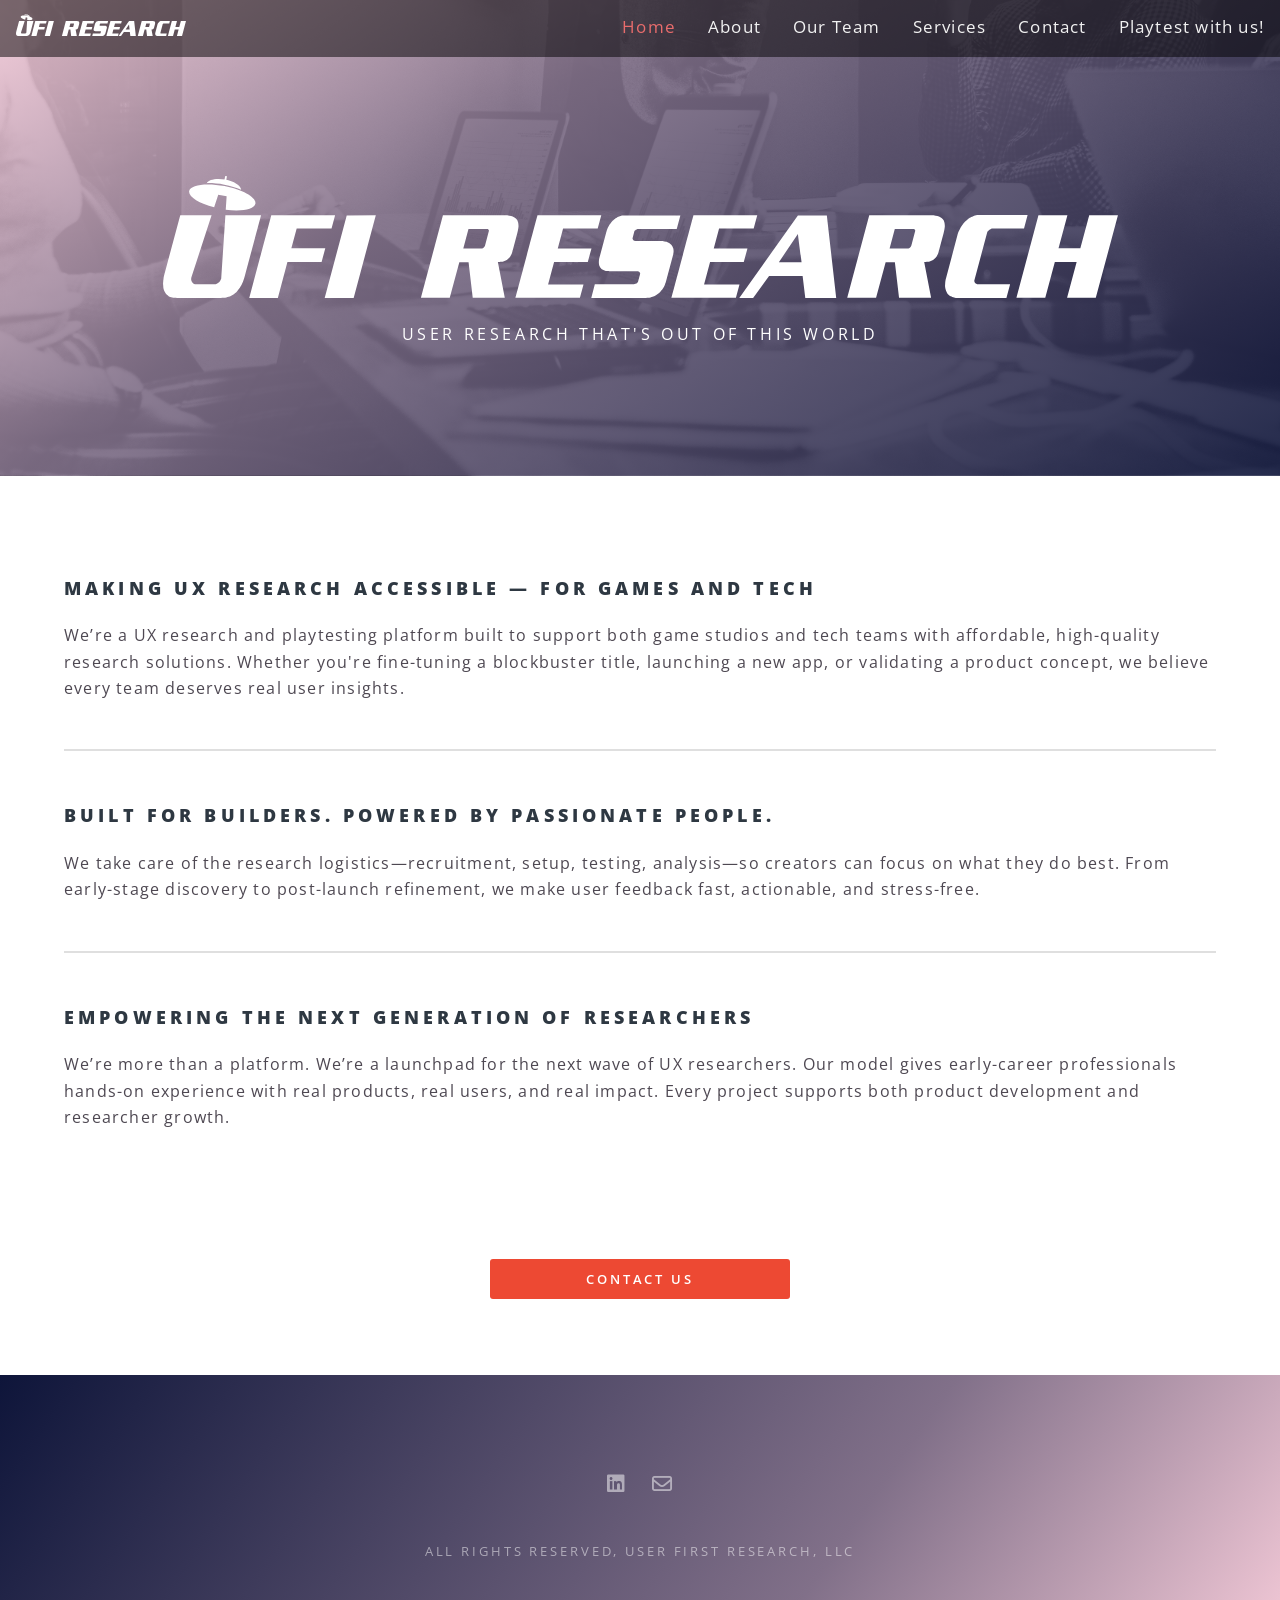
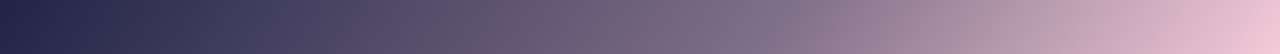
==== commit 8263cd33: "Add files via upload" ====
--- a/index.html
+++ b/index.html
@@ -26,7 +26,7 @@
 					<div class="topnav" id="myTopnav">
 						<a href="https://www.ufi-research.com"><img src="images/Logos/UFI_RESEARCH_WHITE.svg" width="170px" height="auto"></a>
 						<div class="navbarright">
-						<a href="https://www.ufi-research.com">Home</a>
+						<a href="https://www.ufi-research.com" class="activepage">Home</a>
 						<a href="about.html">About</a>
 						<a href="ourteam.html">Our Team</a>
 						<a href="services.html">Services</a>
@@ -40,7 +40,7 @@
 					
 					<div class="topnavalt" id="myTopnavAlt" style="display: none">
 						<a href="https://www.ufi-research.com"><img src="images/Logos/UFI_RESEARCH_WHITE.svg" width="170px" height="auto"></a>
-						<a href="https://www.ufi-research.com">Home</a>
+						<a href="https://www.ufi-research.com" class="activepage">Home</a>
 						<a href="about.html">About</a>
 						<a href="ourteam.html">Our Team</a>
 						<a href="services.html">Services</a>
--- a/assets/css/main.css
+++ b/assets/css/main.css
@@ -3258,10 +3258,18 @@
 /* Header */
 
 	#testimage {
-		width: 50%;
-		min-width: 350px;
-		height: auto; 	
-	}
+		width: 100%;
+		max-width: 955px;
+		height: auto;
+		margin-bottom: 1em;
+	}
+
+
+/* @media screen and (max-width: 350px) {
+	#testimage {
+		min-width: 225px;	
+	}
+} */
 
 	#header {
 		-moz-transition: background-color 0.2s ease;
@@ -3304,6 +3312,7 @@
 					}
 
 				}
+				
 
 		#header nav {
 			height: inherit;
@@ -3644,19 +3653,20 @@
 		}
 
 /* Main */
-
+	
 	#main > header {
 		padding: 14em 0 10em 0 ;
-		background-image: -moz-linear-gradient(135deg, rgb(244,202,216) 0%, rgb(129,112,137) 35%, rgb(14,21,58) 100%);
-		background-image: -webkit-linear-gradient(135deg, rgb(244,202,216) 0%, rgb(129,112,137) 35%, rgb(14,21,58) 100%);
-		background-image: -ms-linear-gradient(135deg, rgb(244,202,216) 0%, rgb(129,112,137) 35%, rgb(14,21,58) 100%);
-		background-image: linear-gradient(135deg, rgb(244,202,216) 0%, rgb(129,112,137) 35%, rgb(14,21,58) 100%);
-		background-attachment: fixed;
+		background-image: -moz-linear-gradient(305deg, rgba(244,202,216,0.9) 0%, rgba(129,112,137,0.9) 35%, rgba(14,21,58,0.9) 100%), url(../../images/Office/Office01bw.jpg);
+		background-image: -webkit-linear-gradient(305deg, rgba(244,202,216,0.9) 0%, rgba(129,112,137,0.9) 35%, rgba(14,21,58,0.9) 100%), url(../../images/Office/Office01bw.jpg);
+		background-image: -ms-linear-gradient(305deg, rgba(244,202,216,0.9) 0%, rgba(129,112,137,0.9) 35%, rgba(14,21,58,0.9) 100%), url(../../images/Office/Office01bw.jpg);
+		background-image: linear-gradient(305deg, rgba244,202,216,0.9) 0%, rgba(129,112,137,0.9) 35%, rgba(14,21,58,0.9) 100%), url(../../images/Office/Office01bw.jpg);
+		background-attachment: scroll;
 		background-position: center center;
 		background-repeat: no-repeat;
 		background-size: cover;
 		text-align: center;
 	}
+	
 
 		#main > header h2 {
 			font-size: 1.75em;
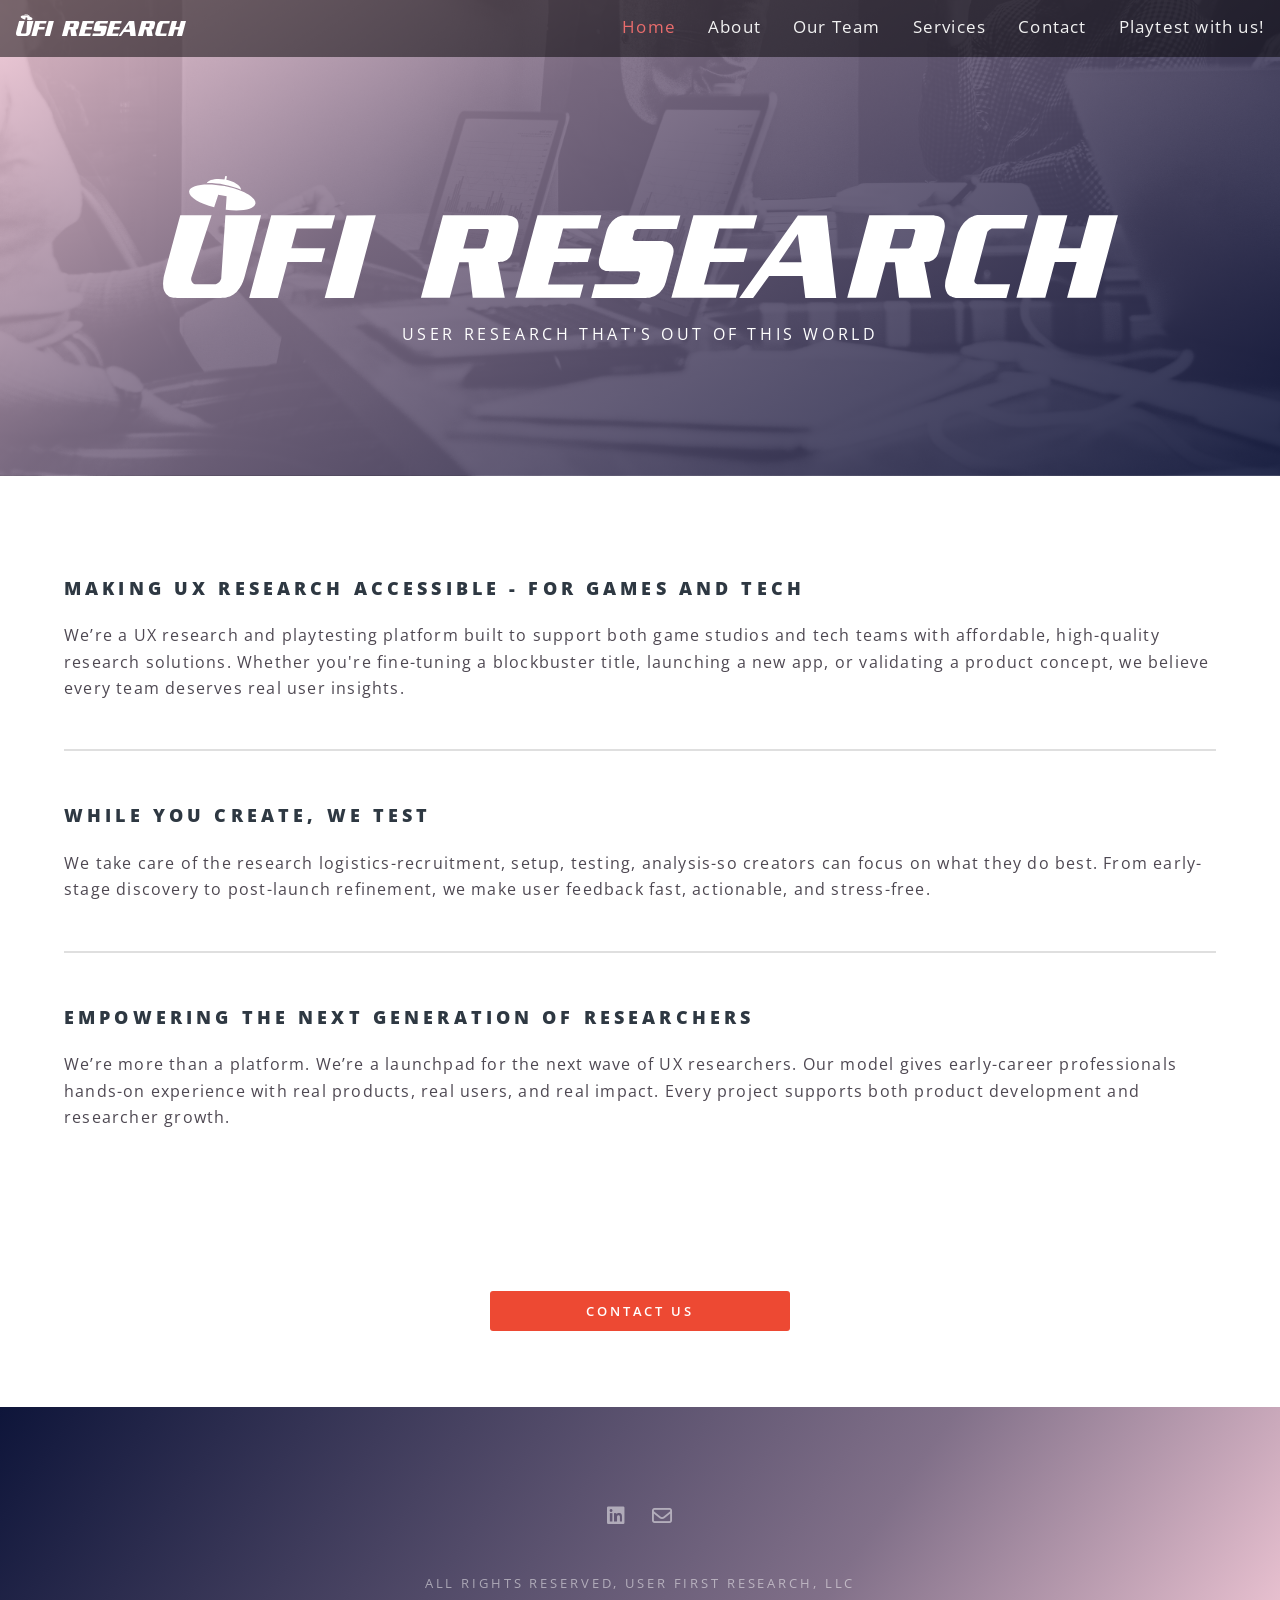
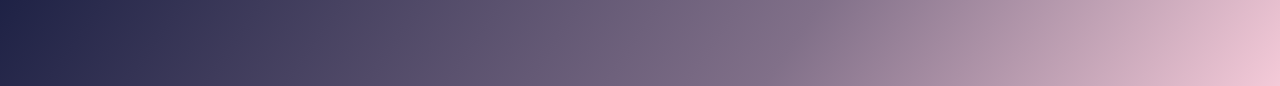
==== commit ea8b7e5f: "Add files via upload" ====
--- a/index.html
+++ b/index.html
@@ -60,16 +60,19 @@
 						<section class="wrapper style5">
 							<div class="inner">
 							
-							<h3>Making UX Research Accessible — for Games and Tech</h3>
-							<p>We’re a UX research and playtesting platform built to support both game studios and tech teams with affordable, high-quality research solutions. Whether you're fine-tuning a blockbuster title, launching a new app, or validating a product concept, we believe every team deserves real user insights.</p>
+							<h3>Making UX Research Accessible - for Games and Tech</h3>
+							<p>We’re a UX research and playtesting platform built to support both game studios and tech teams with affordable, high-quality research 
+							solutions. Whether you're fine-tuning a blockbuster title, launching a new app, or validating a product concept, we believe every team deserves real user insights.</p>
 							<hr />
-							<h3>Built for Builders. Powered by Passionate People.</h3>
-							<p>We take care of the research logistics—recruitment, setup, testing, analysis—so creators can focus on what they do best. From early-stage discovery to post-launch refinement, we make user feedback fast, actionable, and stress-free.</p>
+							<h3>While you create, we test</h3>
+							<p>We take care of the research logistics-recruitment, setup, testing, analysis-so creators can focus on what they do best. From early-stage 
+							discovery to post-launch refinement, we make user feedback fast, actionable, and stress-free.</p>
 							<hr />
 							<h3>Empowering the Next Generation of Researchers</h3>
-							<p>We’re more than a platform. We’re a launchpad for the next wave of UX researchers. Our model gives early-career professionals hands-on experience with real products, real users, and real impact. Every project supports both product development and researcher growth.</p>
+							<p>We’re more than a platform. We’re a launchpad for the next wave of UX researchers. Our model gives early-career professionals hands-on experience 
+							with real products, real users, and real impact. Every project supports both product development and researcher growth.</p>
 							</div>
-							<a href="contact.html" class="button special fit" style="margin-left: auto; margin-right: auto; max-width: 300px; margin-top: 10em">Contact Us</a>
+							<div class="pagebottomcontact"><a href="contact.html" class="button special fit">Contact Us</a></div>
 						</section>
 					</article>
 
--- a/assets/css/main.css
+++ b/assets/css/main.css
@@ -3797,6 +3797,127 @@
 		background-attachment: scroll;
 	}
 
+
+/* Footer */
+
+	#footer {
+		padding: 6em 0 4em 0 ;
+		background-image: -moz-linear-gradient(305deg, rgb(244,202,216) 0%, rgb(129,112,137) 35%, rgb(14,21,58) 100%);
+		background-image: -webkit-linear-gradient(305deg, rgb(244,202,216) 0%, rgb(129,112,137) 35%, rgb(14,21,58) 100%);
+		background-image: -ms-linear-gradient(305deg, rgb(244,202,216) 0%, rgb(129,112,137) 35%, rgb(14,21,58) 100%);
+		background-image: linear-gradient(305deg, rgb(244,202,216) 0%, rgb(129,112,137) 35%, rgb(14,21,58) 100%);
+		text-align: center;
+	}
+
+		#footer .icons {
+			font-size: 1.25em;
+		}
+
+			#footer .icons a {
+				color: rgba(255, 255, 255, 0.5);
+			}
+
+				#footer .icons a:hover {
+					color: #fff;
+				}
+
+		#footer .copyright {
+			color: rgba(255, 255, 255, 0.5);
+			font-size: 0.8em;
+			letter-spacing: 0.225em;
+			list-style: none;
+			padding: 0;
+			text-transform: uppercase;
+		}
+
+			#footer .copyright li {
+				border-left: solid 1px rgba(255, 255, 255, 0.5);
+				display: inline-block;
+				line-height: 1em;
+				margin-left: 1em;
+				padding-left: 1em;
+			}
+
+				#footer .copyright li:first-child {
+					border-left: 0;
+					margin-left: 0;
+					padding-left: 0;
+				}
+
+				#footer .copyright li a {
+					color: inherit;
+				}
+
+					#footer .copyright li a:hover {
+						color: #fff;
+					}
+
+				@media screen and (max-width: 480px) {
+
+					#footer .copyright li {
+						border: 0;
+						display: block;
+						line-height: 1.65em;
+						margin: 0;
+						padding: 0.5em 0;
+					}
+
+				}
+
+		@media screen and (max-width: 980px) {
+
+			#footer {
+				padding: 4em 3em 2em 3em ;
+			}
+
+		}
+
+		@media screen and (max-width: 736px) {
+
+			#footer {
+				padding: 3em 2em 1em 2em ;
+			}
+
+		}
+
+/* Landing */
+
+	body.landing #page-wrapper {
+		background-image: -moz-linear-gradient(top, rgba(0,0,0,0.5), rgba(0,0,0,0.5)), url("../../images/banner.jpg");
+		background-image: -webkit-linear-gradient(top, rgba(0,0,0,0.5), rgba(0,0,0,0.5)), url("../../images/banner.jpg");
+		background-image: -ms-linear-gradient(top, rgba(0,0,0,0.5), rgba(0,0,0,0.5)), url("../../images/banner.jpg");
+		background-image: linear-gradient(top, rgba(0,0,0,0.5), rgba(0,0,0,0.5)), url("../../images/banner.jpg");
+		background-attachment: fixed;
+		background-position: center center;
+		background-repeat: no-repeat;
+		background-size: cover;
+		padding-top: 0;
+	}
+
+	body.landing #footer {
+		background-color: rgba(29, 36, 42, 0.9);
+	}
+
+	body.is-mobile.landing #page-wrapper {
+		background: none;
+	}
+
+	body.is-mobile.landing #banner,
+	body.is-mobile.landing .wrapper.style4 {
+		background-image: -moz-linear-gradient(top, rgba(0,0,0,0.5), rgba(0,0,0,0.5)), url("../../images/banner.jpg");
+		background-image: -webkit-linear-gradient(top, rgba(0,0,0,0.5), rgba(0,0,0,0.5)), url("../../images/banner.jpg");
+		background-image: -ms-linear-gradient(top, rgba(0,0,0,0.5), rgba(0,0,0,0.5)), url("../../images/banner.jpg");
+		background-image: linear-gradient(top, rgba(0,0,0,0.5), rgba(0,0,0,0.5)), url("../../images/banner.jpg");
+		background-position: center center;
+		background-repeat: no-repeat;
+		background-size: cover;
+	}
+
+	body.is-mobile.landing #footer {
+		background-color: #1d242a;
+	}
+	
+	
 /* Discord Playtest Button */
 
 	@media screen and (min-width: 1680px) {
@@ -3932,14 +4053,15 @@
 	color: #8E8892;
 	display: block;
 	outline: 0;
-	padding: 2.5em 2.5em 1em 2.5em;
+	padding: 2.5em 2.5em 0em 2.5em;
 	text-decoration: none;
-	width: 100%;
 	font-family: "Open Sans", Helvetica, sans-serif;
 	font-size: 12pt;
 	font-weight: 400;
 	letter-spacing: 0.075em;
 	line-height: 1.65em;
+	width: 45%;
+	min-height: 12em;
 }
 
 .triangle-up {
@@ -3952,13 +4074,24 @@
 	margin-right: auto;
 }
 
+@media screen and (max-width: 1090px) {
+	.stagepopup {
+		width: 60%;
+	}
+}
+
+@media screen and (max-width: 786px) {
+	.stagepopup {
+		width: 100%;
+	}
+}
+
 
 /* Services Page Tab Thing */
 
 /* Style the tab */
 .tab {
   overflow: hidden;
-  border: 1px solid #ccc;
   background-color: none;
   margin-top: 3em;
   border-radius: 3px 3px 0 0;
@@ -3977,11 +4110,20 @@
   cursor: pointer;
   padding: 14px 16px;
   transition: 0s;
+  margin-right: 5px;
+  border-radius: 3px 3px 0 0;
+  background-color: rgba(245, 245, 245, 0.5);
+}
+
+@media screen and (max-width: 786px) {
+	.tab div {
+		width: 100%;
+	}
 }
 
 /* Change background color of buttons on hover */
 .tab div:hover {
-  background-color: rgba(245, 245, 245, 0.5);
+  background-color: rgba(245, 245, 245, 0.75);
 }
 
 /* Create an active/current tablink class */
@@ -3998,6 +4140,7 @@
   border-top: none;
   background-color: rgb(245, 245, 245);
   border-radius: 0 0 3px 3px;
+  min-height: 8em;
 } 
 
 
@@ -4068,8 +4211,6 @@
   }
 } 
 
-
-
 /* ALTERNATIVE NAV BAR */
 
 /* Add a black background color to the top navigation */
@@ -4133,126 +4274,7 @@
     text-align: left;
   }
 }
-
-
-/* Footer */
-
-	#footer {
-		padding: 6em 0 4em 0 ;
-		background-image: -moz-linear-gradient(305deg, rgb(244,202,216) 0%, rgb(129,112,137) 35%, rgb(14,21,58) 100%);
-		background-image: -webkit-linear-gradient(305deg, rgb(244,202,216) 0%, rgb(129,112,137) 35%, rgb(14,21,58) 100%);
-		background-image: -ms-linear-gradient(305deg, rgb(244,202,216) 0%, rgb(129,112,137) 35%, rgb(14,21,58) 100%);
-		background-image: linear-gradient(305deg, rgb(244,202,216) 0%, rgb(129,112,137) 35%, rgb(14,21,58) 100%);
-		text-align: center;
-	}
-
-		#footer .icons {
-			font-size: 1.25em;
-		}
-
-			#footer .icons a {
-				color: rgba(255, 255, 255, 0.5);
-			}
-
-				#footer .icons a:hover {
-					color: #fff;
-				}
-
-		#footer .copyright {
-			color: rgba(255, 255, 255, 0.5);
-			font-size: 0.8em;
-			letter-spacing: 0.225em;
-			list-style: none;
-			padding: 0;
-			text-transform: uppercase;
-		}
-
-			#footer .copyright li {
-				border-left: solid 1px rgba(255, 255, 255, 0.5);
-				display: inline-block;
-				line-height: 1em;
-				margin-left: 1em;
-				padding-left: 1em;
-			}
-
-				#footer .copyright li:first-child {
-					border-left: 0;
-					margin-left: 0;
-					padding-left: 0;
-				}
-
-				#footer .copyright li a {
-					color: inherit;
-				}
-
-					#footer .copyright li a:hover {
-						color: #fff;
-					}
-
-				@media screen and (max-width: 480px) {
-
-					#footer .copyright li {
-						border: 0;
-						display: block;
-						line-height: 1.65em;
-						margin: 0;
-						padding: 0.5em 0;
-					}
-
-				}
-
-		@media screen and (max-width: 980px) {
-
-			#footer {
-				padding: 4em 3em 2em 3em ;
-			}
-
-		}
-
-		@media screen and (max-width: 736px) {
-
-			#footer {
-				padding: 3em 2em 1em 2em ;
-			}
-
-		}
-
-/* Landing */
-
-	body.landing #page-wrapper {
-		background-image: -moz-linear-gradient(top, rgba(0,0,0,0.5), rgba(0,0,0,0.5)), url("../../images/banner.jpg");
-		background-image: -webkit-linear-gradient(top, rgba(0,0,0,0.5), rgba(0,0,0,0.5)), url("../../images/banner.jpg");
-		background-image: -ms-linear-gradient(top, rgba(0,0,0,0.5), rgba(0,0,0,0.5)), url("../../images/banner.jpg");
-		background-image: linear-gradient(top, rgba(0,0,0,0.5), rgba(0,0,0,0.5)), url("../../images/banner.jpg");
-		background-attachment: fixed;
-		background-position: center center;
-		background-repeat: no-repeat;
-		background-size: cover;
-		padding-top: 0;
-	}
-
-	body.landing #footer {
-		background-color: rgba(29, 36, 42, 0.9);
-	}
-
-	body.is-mobile.landing #page-wrapper {
-		background: none;
-	}
-
-	body.is-mobile.landing #banner,
-	body.is-mobile.landing .wrapper.style4 {
-		background-image: -moz-linear-gradient(top, rgba(0,0,0,0.5), rgba(0,0,0,0.5)), url("../../images/banner.jpg");
-		background-image: -webkit-linear-gradient(top, rgba(0,0,0,0.5), rgba(0,0,0,0.5)), url("../../images/banner.jpg");
-		background-image: -ms-linear-gradient(top, rgba(0,0,0,0.5), rgba(0,0,0,0.5)), url("../../images/banner.jpg");
-		background-image: linear-gradient(top, rgba(0,0,0,0.5), rgba(0,0,0,0.5)), url("../../images/banner.jpg");
-		background-position: center center;
-		background-repeat: no-repeat;
-		background-size: cover;
-	}
-
-	body.is-mobile.landing #footer {
-		background-color: #1d242a;
-	}
+	
 	
 /* Contact Page */
 
@@ -4261,4 +4283,20 @@
 	margin-right: auto !important;
 	max-width: 380px;
 	padding: 0;
+}
+
+/* Team Page Bars */
+
+.teambar {
+	margin: 0 1em 1em 1em;
+	border-style: solid none none none;
+	border-width: 2px;
+	border-color: #dfdfdf;
+}
+
+.pagebottomcontact {
+	margin-left: auto;
+	margin-right: auto;
+	max-width: 300px;
+	margin-top: 10em;
 }
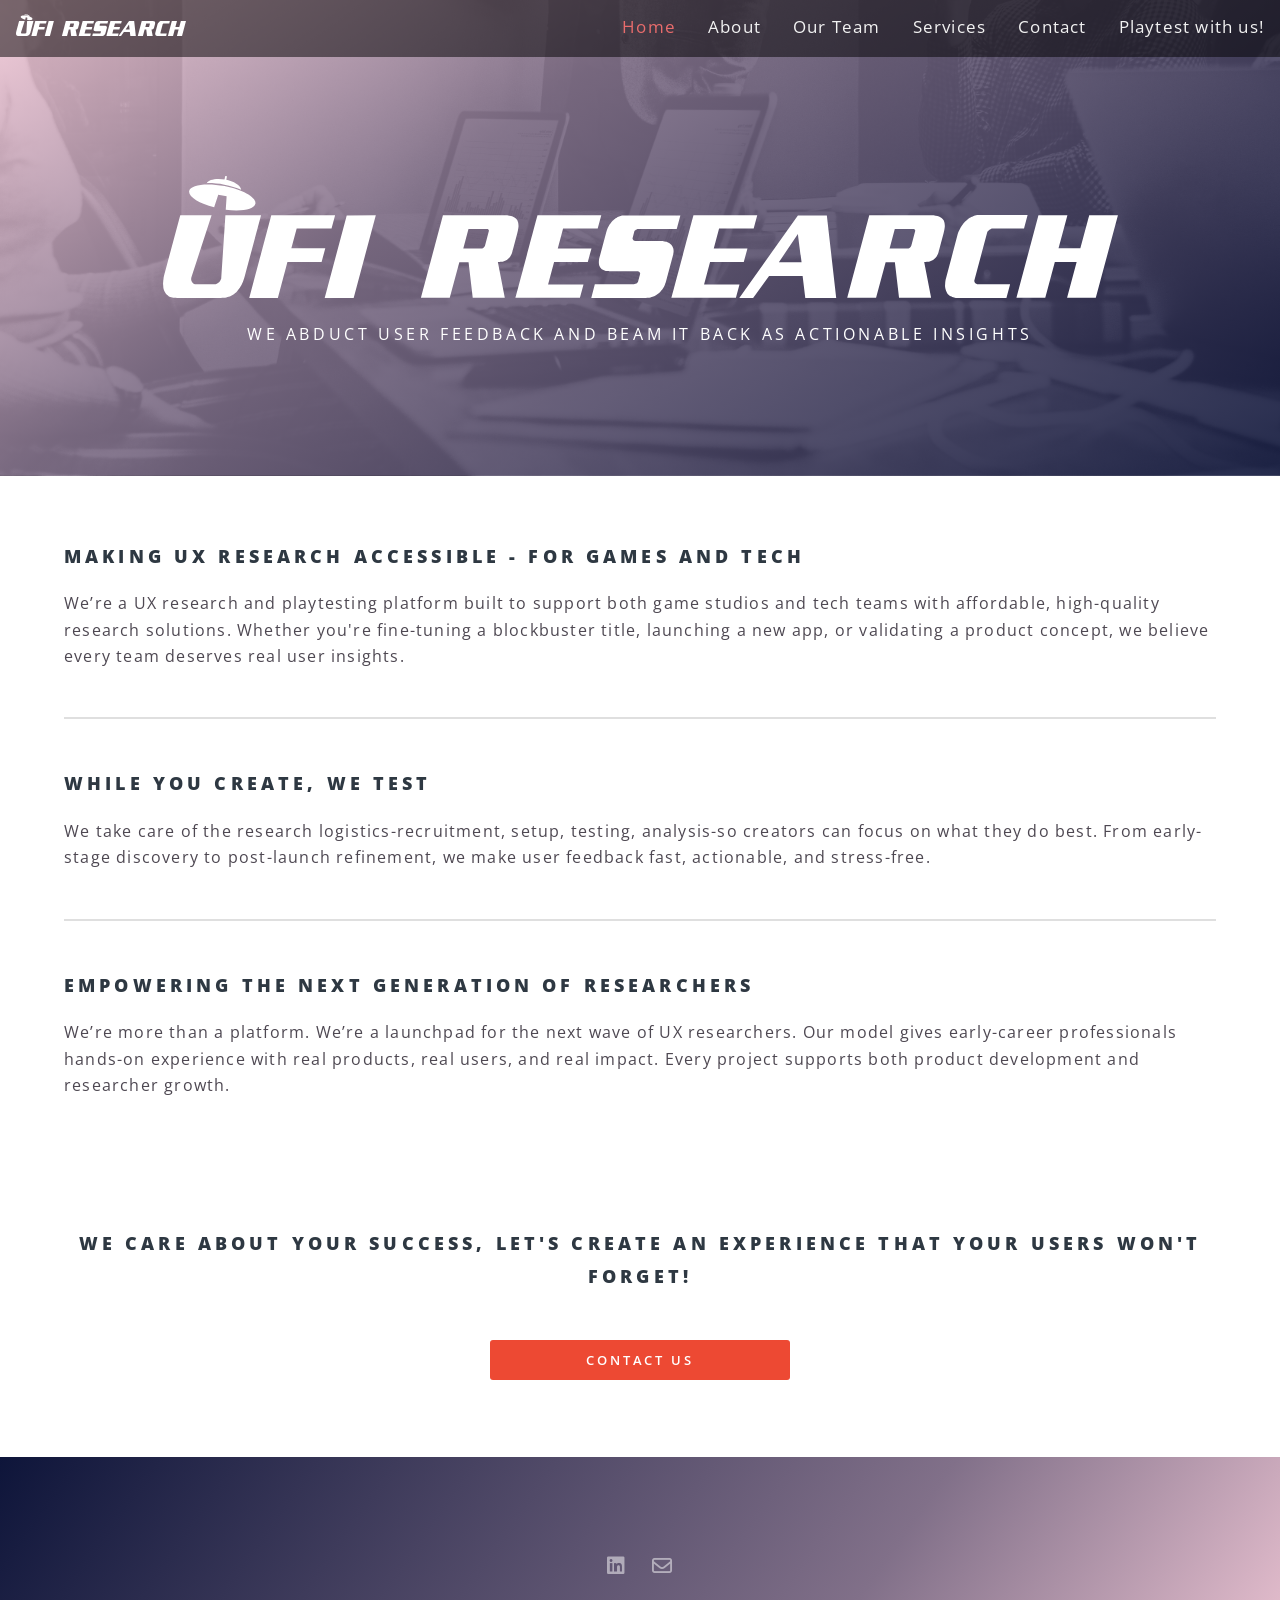
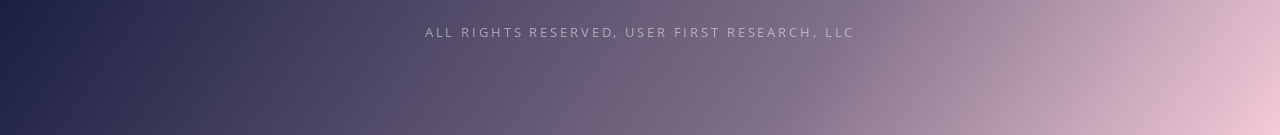
==== commit 583d46ee: "Add files via upload" ====
--- a/index.html
+++ b/index.html
@@ -55,7 +55,7 @@
 					<article id="main">
 						<header>
 							<img id="testimage" src="images/Logos/UFI_RESEARCH_WHITE.svg" alt="UFI Research">
-							<p>User Research that's out of this world</p>
+							<p>We abduct user feedback and beam it back as actionable insights</p>
 						</header>
 						<section class="wrapper style5">
 							<div class="inner">
@@ -71,8 +71,10 @@
 							<h3>Empowering the Next Generation of Researchers</h3>
 							<p>We’re more than a platform. We’re a launchpad for the next wave of UX researchers. Our model gives early-career professionals hands-on experience 
 							with real products, real users, and real impact. Every project supports both product development and researcher growth.</p>
+							
+							<h3 style="text-align: center; margin-top: 7em;">We care about your success, let's create an experience that your users won't forget!</h3>
+							<div class="pagebottomcontact" style="margin-top: 3em;"><a href="contact.html" class="button special fit">Contact Us</a></div>
 							</div>
-							<div class="pagebottomcontact"><a href="contact.html" class="button special fit">Contact Us</a></div>
 						</section>
 					</article>
 
--- a/assets/css/main.css
+++ b/assets/css/main.css
@@ -2616,7 +2616,7 @@
 /* Wrapper */
 
 	.wrapper {
-		padding: 6em 0 4em 0 ;
+		padding: 4em 0 4em 0 ;
 	}
 
 		.wrapper > .inner {
@@ -3922,7 +3922,7 @@
 
 	@media screen and (min-width: 1680px) {
 		.discordbutton {
-			margin-top: -4em;
+			margin-top: -2em;
 			max-width: 500px;
 			margin-left: auto;
 			margin-right: auto;
@@ -3930,24 +3930,6 @@
 		}
 	}
 	@media screen and (max-width: 1680px) {
-		.discordbutton {
-			margin-top: -4em;
-			max-width: 500px;
-			margin-left: auto;
-			margin-right: auto;
-			margin-bottom: 3em;
-		}
-	}
-	@media screen and (max-width: 1280px) {
-		.discordbutton {
-			margin-top: -4em;
-			max-width: 500px;
-			margin-left: auto;
-			margin-right: auto;
-			margin-bottom: 3em;
-		}
-	}
-	@media screen and (max-width: 980px) {
 		.discordbutton {
 			margin-top: -2em;
 			max-width: 500px;
@@ -3956,24 +3938,48 @@
 			margin-bottom: 3em;
 		}
 	}
-	@media screen and (max-width: 736px) {
+	@media screen and (max-width: 1280px) {
 		.discordbutton {
-			margin-top: -1em;
+			margin-top: -2em;
 			max-width: 500px;
 			margin-left: auto;
 			margin-right: auto;
 			margin-bottom: 3em;
 		}
 	}
-	@media screen and (max-width: 480px) {
+	@media screen and (max-width: 980px) {
 		.discordbutton {
-			margin-top: -1em;
 			max-width: 500px;
 			margin-left: auto;
 			margin-right: auto;
 			margin-bottom: 3em;
 		}
 	}
+	@media screen and (max-width: 736px) {
+		.discordbutton {
+			max-width: 500px;
+			margin-left: auto;
+			margin-right: auto;
+			margin-bottom: 3em;
+		}
+	}
+	@media screen and (max-width: 480px) {
+		.discordbutton {
+			max-width: 500px;
+			margin-left: auto;
+			margin-right: auto;
+			margin-bottom: 3em;
+		}
+	}
+
+/* Playtest Page Hidden Section For Right Align Text */
+
+@media screen and (max-width: 736px) {
+	.smallhide {
+		display: none;
+	}
+}
+
 
 /* Our Team Bubble Animation */
 
@@ -4053,7 +4059,7 @@
 	color: #8E8892;
 	display: block;
 	outline: 0;
-	padding: 2.5em 2.5em 0em 2.5em;
+	padding: 2.5em 2.5em 0 2.5em;
 	text-decoration: none;
 	font-family: "Open Sans", Helvetica, sans-serif;
 	font-size: 12pt;
@@ -4061,7 +4067,7 @@
 	letter-spacing: 0.075em;
 	line-height: 1.65em;
 	width: 45%;
-	min-height: 12em;
+	min-height: 20em;
 }
 
 .triangle-up {
@@ -4083,6 +4089,7 @@
 @media screen and (max-width: 786px) {
 	.stagepopup {
 		width: 100%;
+		min-height: 23em;
 	}
 }
 
@@ -4128,8 +4135,8 @@
 
 /* Create an active/current tablink class */
 .tab div.active {
-  /* background-color: #ed4933; */
   background-color: rgb(245, 245, 245);
+  font-weight: 900;
 }
 
 /* Style the tab content */
@@ -4299,4 +4306,250 @@
 	margin-right: auto;
 	max-width: 300px;
 	margin-top: 10em;
+}
+
+/* Services Matrix */
+
+.servicesmatrix {
+	display: grid;
+	grid-template-columns: 1fr 1fr 1fr;
+	grid-template-rows: repeat(8, 1fr);
+	padding: 0;
+	margin: 0;
+	align-items: stretch;
+	background-color: rgb(245, 245, 245);
+	text-align: center;
+}
+
+.servicesmatrix p {
+	margin: 0;
+	padding: 0;
+}
+
+.grida1, .gridb1, .gridc1, .grida2, .gridb2, .gridc2, .grida3, .gridb3, .gridc3, .grida4, .gridb4, .gridc4, .grida5, .gridb5, .gridc5, .grida6, .gridb6, .gridc6, .grida7, .gridb7, .gridc7, .grida8, .gridb8, .gridc8 {
+	display: flex;
+	align-items: center;
+	justify-content: center;
+}
+
+.grida1, .gridb1, .gridc1 {
+	border-bottom-style: solid;
+	border-width: 2px;
+	border-color: rgba(0,0,0,.5);
+	padding: 5px;
+	margin: 0;
+	text-transform: uppercase;
+	font-weight: bold;
+}
+
+.grida1 {
+	grid-area: 1 / 1 / 1 / 1;
+	border-radius: 3px 0 0 0;
+}
+
+.gridb1 {
+	grid-area: 1 / 2 / 1 / 2;
+	background-color: #ef5e4a;
+	color: white;
+}
+
+.gridc1 {
+	grid-area: 1 / 3 / 1 / 3;
+	border-radius: 0 3px 0 0;
+}
+
+.grida2, .gridb2, .gridc2, .grida3, .gridb3, .gridc3, .grida4, .gridb4, .gridc4, .grida5, .gridb5, .gridc5, .grida6, .gridb6, .gridc6, .grida7, .gridb7, .gridc7, .grida8, .gridb8, .gridc8 {
+	padding: 10px;
+	margin: 0;
+	text-align: center;
+	border-bottom-style: solid;
+	border-width: 1px;
+	border-color: rgba(0,0,0,.2);
+}
+
+.gridb2, .gridb3, .gridb4, .gridb5, .gridb6, .gridb7, .gridb8 {
+	background-color: #ef5e4a;
+	color: white;
+}
+
+.grida2 {
+	grid-area: 2 / 1 / 2 / 1;
+}
+
+.gridb2 {
+	grid-area: 2 / 2 / 2 / 2;
+}
+
+.gridc2 {
+	grid-area: 2 / 3 / 2 / 3;
+}
+
+.grida3 {
+	grid-area: 3 / 1 / 3 / 1;
+}
+
+.gridb3 {
+	grid-area: 3 / 2 / 3 / 2;
+}
+
+.gridc3 {
+	grid-area: 3 / 3 / 3 / 3;
+}
+
+.grida4 {
+	grid-area: 4 / 1 / 4 / 1;
+}
+
+.gridb4 {
+	grid-area: 4 / 2 / 4 / 2;
+}
+
+.gridc4 {
+	grid-area: 4 / 3 / 4 / 3;
+}
+
+.grida5 {
+	grid-area: 5 / 1 / 5 / 1;
+}
+
+.gridb5 {
+	grid-area: 5 / 2 / 5 / 2;
+}
+
+.gridc5 {
+	grid-area: 5 / 3 / 5 / 3;
+}
+
+.grida6 {
+	grid-area: 6 / 1 / 6 / 1;
+}
+
+.gridb6 {
+	grid-area: 6 / 2 / 6 / 2;
+}
+
+.gridc6 {
+	grid-area: 6 / 3 / 6 / 3;
+}
+
+.grida7 {
+	grid-area: 7 / 1 / 7 / 1;
+}
+
+.gridb7 {
+	grid-area: 7 / 2 / 7 / 2;
+}
+
+.gridc7 {
+	grid-area: 7 / 3 / 7 / 3;
+}
+
+.grida8 {
+	grid-area: 8 / 1 / 8 / 1;
+	border-radius: 0 0 0 3px;
+}
+
+.gridb8 {
+	grid-area: 8 / 2 / 8 / 2;
+}
+
+.gridc8 {
+	grid-area: 8 / 3 / 8 / 3;
+	border-radius: 0 0 3px 0;
+}
+
+.grida8, .gridb8, .gridc8 {
+	border-bottom-style: none;
+}
+
+.toolkitflex {
+	display: flex;
+	margin-bottom: 3em;
+	justify-content: space-between;
+	gap: 1em;
+}
+
+.toolkitprose {
+	flex: 1;
+	border-radius: 3px;
+	background-color: rgb(245, 245, 245);
+	margin: 0;
+	padding: 0;
+}
+
+.toolkitpadding {
+	padding: 1em;
+}
+
+.toolkitprose h3 {
+	margin: 0;
+	padding: 0;
+}
+
+.toolkitprose p {
+	margin: 1em 0 0 0;
+	padding: 0;
+}
+
+.toolkitflex img {
+	width: 100%;
+	height: 100%;
+	border-radius: 3px;
+	object-fit: cover;
+	margin: 0;
+	padding: 0;
+}
+
+.toolkitimage {
+	flex: 1;
+	padding: 0;
+	margin: 0;
+}
+
+#method1, #method2, #method3, #method4, #method5, #method6, #method7, #toolkit {
+	scroll-margin-top: 5em;
+}
+
+.servicesmatrix a {
+	border-style: none;
+}
+
+.servicesmatrix a:hover {
+	opacity: 0.5;
+	text-decoration: underline;
+}
+
+.tooltipcircle {
+	position: absolute;
+	right: 0;
+	top: 0;
+	opacity: 0.5;
+}
+
+.tooltipcircle:hover {
+	opacity: 1;
+}
+
+.servtooltiptext {
+  visibility: hidden;
+  width: 100%;
+  background-color: rgba(0,0,0,0.8);
+  color: #fff;
+  text-align: center;
+  border-radius: 3px;
+  padding: 10px;
+  position: absolute;
+  z-index: 1;
+  top: 150%;
+  right: 0;
+  margin-right: 0;
+  text-transform: none;
+  font-weight: normal;
+}
+
+.gridtooltipcontainer {
+	width: 100%;
+	position: relative;
+	margin: 0;
+	padding: 0;
 }
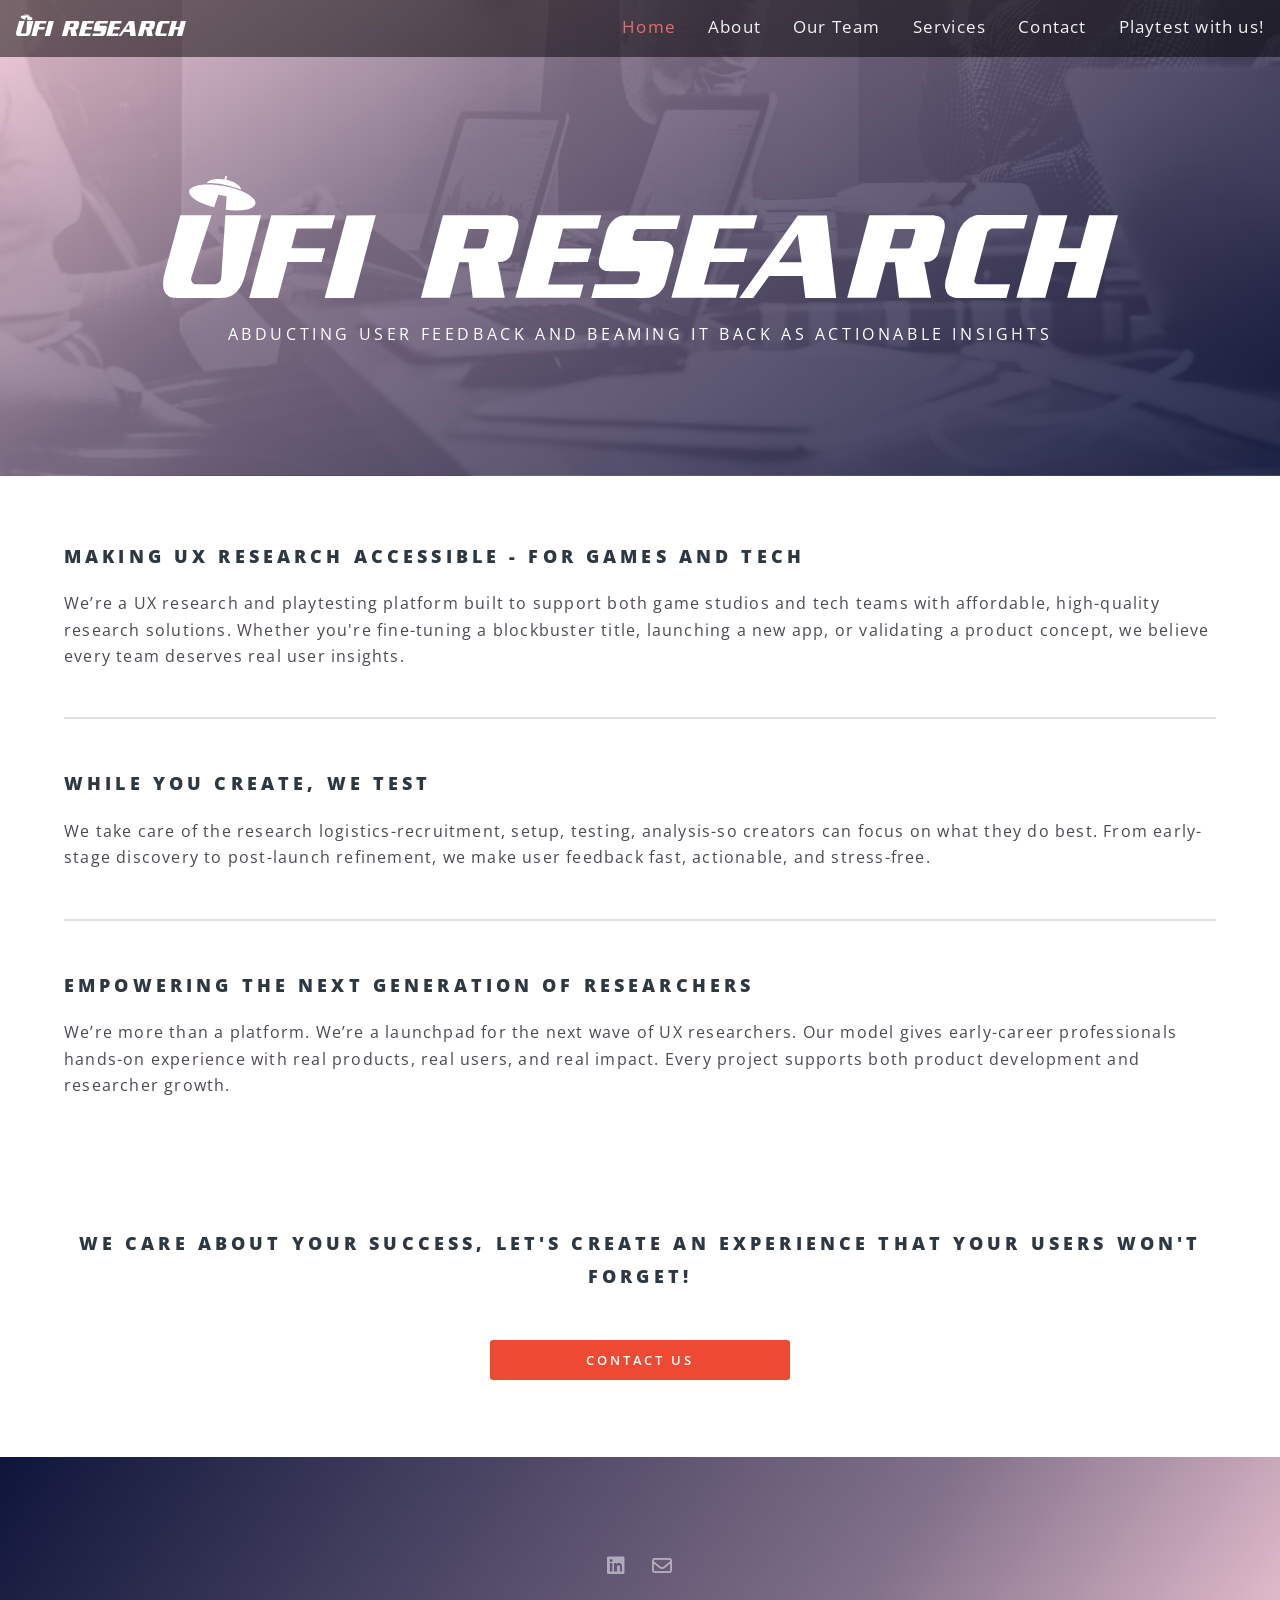
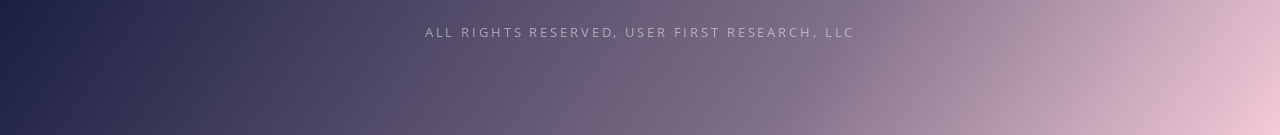
==== commit 109128e1: "Update index.html" ====
--- a/index.html
+++ b/index.html
@@ -55,7 +55,7 @@
 					<article id="main">
 						<header>
 							<img id="testimage" src="images/Logos/UFI_RESEARCH_WHITE.svg" alt="UFI Research">
-							<p>We abduct user feedback and beam it back as actionable insights</p>
+							<p>Abducting user feedback and beaming it back as actionable insights</p>
 						</header>
 						<section class="wrapper style5">
 							<div class="inner">
@@ -102,4 +102,4 @@
 			<script src="assets/js/navbar.js"></script>
 
 	</body>
-</html>+</html>
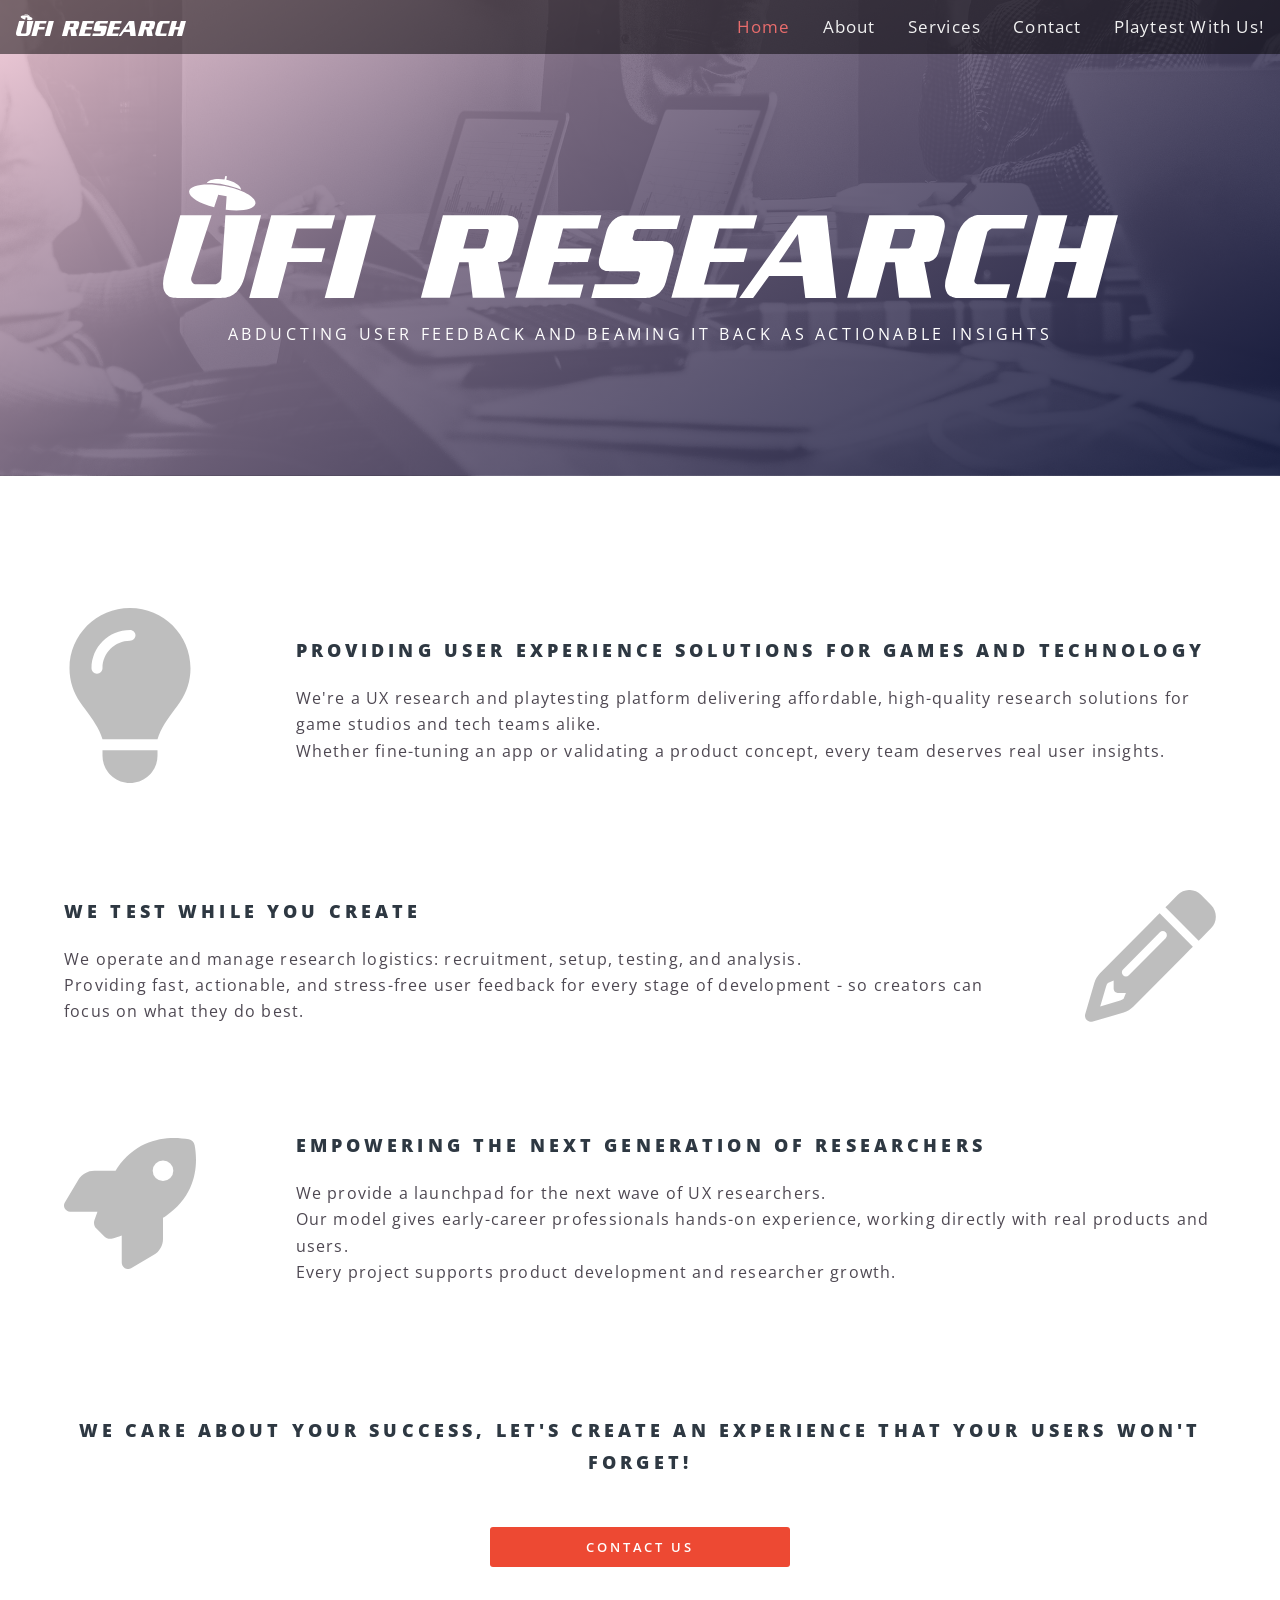
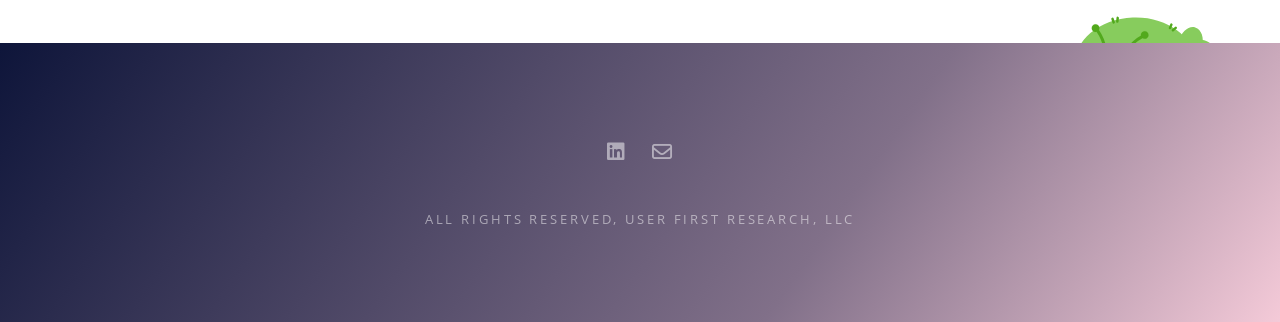
==== commit ea5dc54b: "Add files via upload" ====
--- a/index.html
+++ b/index.html
@@ -4,12 +4,7 @@
 		<title>UFI Research</title>
 		<meta charset="utf-8" />
 		<meta name="viewport" content="width=device-width, initial-scale=1" />
-		<!--[if lte IE 8]><script src="assets/js/ie/html5shiv.js"></script><![endif]-->
 		<link rel="stylesheet" href="assets/css/main.css" />
-		<!--[if lte IE 8]><link rel="stylesheet" href="assets/css/ie8.css" /><![endif]-->
-		<!--[if lte IE 9]><link rel="stylesheet" href="assets/css/ie9.css" /><![endif]-->
-		
-		<!-- Default favicon (for browsers that don't support media queries in link tags) -->
 		<link rel="icon" href="favicon.ico" type="image/x-icon">
 		<!-- Light mode favicon -->
 		<link rel="icon" href="images/Logos/FAVICON_BLACK_192.png" type="image/x-icon" media="(prefers-color-scheme: light)">
@@ -17,6 +12,8 @@
 		<link rel="icon" href="images/Logos/FAVICON_WHITE_192.png" type="image/x-icon" media="(prefers-color-scheme: dark)">
 	</head>
 	<body>
+	
+	
 
 		<!-- Page Wrapper -->
 			<div id="page-wrapper">
@@ -24,62 +21,67 @@
 				<!-- Header -->
 					
 					<div class="topnav" id="myTopnav">
-						<a href="https://www.ufi-research.com"><img src="images/Logos/UFI_RESEARCH_WHITE.svg" width="170px" height="auto"></a>
-						<div class="navbarright">
-						<a href="https://www.ufi-research.com" class="activepage">Home</a>
+						<a href="index.html"><img src="images/Logos/UFI_RESEARCH_WHITE.svg" width="170px" height="auto"></a>
+						<a href="index.html" class="activepage">Home</a>
 						<a href="about.html">About</a>
-						<a href="ourteam.html">Our Team</a>
 						<a href="services.html">Services</a>
 						<a href="contact.html">Contact</a>
-						<a href="playtest.html">Playtest with us!</a>
-						</div>
-						<a href="javascript:void(0);" class="icon" onclick="myFunction()">
-							<i class="fa-solid fa-bars"></i>
-						</a>
+						<a href="playtest.html">Playtest With Us!</a>
+						<a href="javascript:void(0);" class="icon" onclick="myFunction()"><i class="fa-solid fa-bars"></i></a>
 					</div>
 					
-					<div class="topnavalt" id="myTopnavAlt" style="display: none">
-						<a href="https://www.ufi-research.com"><img src="images/Logos/UFI_RESEARCH_WHITE.svg" width="170px" height="auto"></a>
-						<a href="https://www.ufi-research.com" class="activepage">Home</a>
-						<a href="about.html">About</a>
-						<a href="ourteam.html">Our Team</a>
-						<a href="services.html">Services</a>
-						<a href="contact.html">Contact</a>
-						<a href="playtest.html">Playtest with us!</a>
-						<a href="javascript:void(0);" class="icon" onclick="myFunction()">
-							<i class="fa-solid fa-bars"></i>
-						</a>
-					</div>
-
 				<!-- Main -->
 					<article id="main">
 						<header>
-							<img id="testimage" src="images/Logos/UFI_RESEARCH_WHITE.svg" alt="UFI Research">
+							<img id="logoimage" src="images/Logos/UFI_RESEARCH_WHITE.svg" alt="UFI Research">
 							<p>Abducting user feedback and beaming it back as actionable insights</p>
 						</header>
-						<section class="wrapper style5">
+						<section class="wrapper style5" style="padding-top: 2em; position: relative;">
 							<div class="inner">
 							
-							<h3>Making UX Research Accessible - for Games and Tech</h3>
-							<p>We’re a UX research and playtesting platform built to support both game studios and tech teams with affordable, high-quality research 
-							solutions. Whether you're fine-tuning a blockbuster title, launching a new app, or validating a product concept, we believe every team deserves real user insights.</p>
-							<hr />
-							<h3>While you create, we test</h3>
-							<p>We take care of the research logistics-recruitment, setup, testing, analysis-so creators can focus on what they do best. From early-stage 
-							discovery to post-launch refinement, we make user feedback fast, actionable, and stress-free.</p>
-							<hr />
-							<h3>Empowering the Next Generation of Researchers</h3>
-							<p>We’re more than a platform. We’re a launchpad for the next wave of UX researchers. Our model gives early-career professionals hands-on experience 
-							with real products, real users, and real impact. Every project supports both product development and researcher growth.</p>
+								<div class="homepagecardflexcontainer">
+									<div><img src="images/lightbulb-solid.svg"><h3>Providing User Experience Solutions for Games and Technology</h3><p>We're a UX research and playtesting platform delivering affordable, high-quality research solutions for game studios and tech teams alike.<br />Whether fine-tuning an app or validating a product concept, every team deserves real user insights.</p></div>
+									<div><img src="images/pencil-solid.svg"><h3>We test while you create</h3><p>We operate and manage research logistics: recruitment, setup, testing, and analysis.<br  />Providing fast, actionable, and stress-free user feedback for every stage of development - so creators can focus on what they do best.</p></div>
+									<div><img src="images/rocket-solid.svg"><h3>Empowering the Next Generation of Researchers</h3><p>We provide a launchpad for the next wave of UX researchers.<br />Our model gives early-career professionals hands-on experience, working directly with real products and users.<br />Every project supports product development and researcher growth.</p></div>
+								</div>
 							
-							<h3 style="text-align: center; margin-top: 7em;">We care about your success, let's create an experience that your users won't forget!</h3>
-							<div class="pagebottomcontact" style="margin-top: 3em;"><a href="contact.html" class="button special fit">Contact Us</a></div>
+							<div class="homevertflexcontainer">
+							
+								<div class="homevertinnerflexcontainer">
+								
+									<div class="divimage"><img src="images/lightbulb-solid.svg"></div>
+									<div class="divdiv"><h3>Providing User Experience Solutions for Games and Technology</h3><p>We're a UX research and playtesting platform delivering affordable, high-quality research solutions for game studios and tech teams alike.<br />Whether fine-tuning an app or validating a product concept, every team deserves real user insights.</p></div>
+								
+								</div>
+								
+								<div class="homevertinnerflexcontainer">
+								
+									<div class="divdiv"><h3>We test while you create</h3><p>We operate and manage research logistics: recruitment, setup, testing, and analysis.<br  />Providing fast, actionable, and stress-free user feedback for every stage of development - so creators can focus on what they do best.</p></div>
+									<div class="divimage"><img src="images/pencil-solid.svg"></div>
+									
+								</div>
+								
+								<div class="homevertinnerflexcontainer">
+								
+									<div class="divimage"><img src="images/rocket-solid.svg"></div>
+									<div class="divdiv"><h3>Empowering the Next Generation of Researchers</h3><p>We provide a launchpad for the next wave of UX researchers.<br />Our model gives early-career professionals hands-on experience, working directly with real products and users.<br />Every project supports product development and researcher growth.</p></div>
+								
+								</div>
+							
 							</div>
+							
+								
+								<h3 class="h3bottomcontact">We care about your success, let's create an experience that your users won't forget!</h3>
+								<div class="pagebottomcontact"><a href="contact.html" class="button special fit">Contact Us</a></div>
+								
+							</div>
+							<img class="mascot" src="images/sealy_color.svg">
 						</section>
 					</article>
+						
 
 				<!-- Footer -->
-					<footer id="footer">
+					<footer id="footer" style="position: relative;">
 						<ul class="icons">
 							<li><a href="https://www.linkedin.com/company/userfirstresearch/" target="_blank" class="icon fa-brands fa-linkedin"><span class="label">Linkedin</span></a></li>
 							<li><a href="contact.html" class="icon fa-regular fa-envelope"><span class="label">Email</span></a></li>
@@ -87,6 +89,7 @@
 						<ul class="copyright">
 							<li>All Rights Reserved, User First Research, LLC</li>
 						</ul>
+						
 					</footer>
 
 			</div>
@@ -97,9 +100,8 @@
 			<script src="assets/js/jquery.scrolly.min.js"></script>
 			<script src="assets/js/skel.min.js"></script>
 			<script src="assets/js/util.js"></script>
-			<!--[if lte IE 8]><script src="assets/js/ie/respond.min.js"></script><![endif]-->
 			<script src="assets/js/main.js"></script>
 			<script src="assets/js/navbar.js"></script>
 
 	</body>
-</html>
+</html>
--- a/assets/css/main.css
+++ b/assets/css/main.css
@@ -1,15 +1,8 @@
-/* @import url(font-awesome.min.css); */
 @import url(brands.css);
 @import url(regular.css);
 @import url(solid.css);
 @import url(fontawesome.css);
 @import url("https://fonts.googleapis.com/css?family=Open+Sans:400,400italic,600,600italic,800,800italic");
-
-/*
-	Spectral by HTML5 UP
-	html5up.net | @ajlkn
-	Free for personal and commercial use under the CCA 3.0 license (html5up.net/license)
-*/
 
 /* Reset */
 
@@ -1754,123 +1747,6 @@
 		padding: 0.75em 1em;
 	}
 
-	input[type="checkbox"],
-	input[type="radio"] {
-		-moz-appearance: none;
-		-webkit-appearance: none;
-		-ms-appearance: none;
-		appearance: none;
-		display: block;
-		float: left;
-		margin-right: -2em;
-		opacity: 0;
-		width: 1em;
-		z-index: -1;
-	}
-
-		input[type="checkbox"] + label,
-		input[type="radio"] + label {
-			text-decoration: none;
-			color: #fff;
-			cursor: pointer;
-			display: inline-block;
-			font-size: 1em;
-			font-weight: 400;
-			padding-left: 2.4em;
-			padding-right: 0.75em;
-			position: relative;
-		}
-
-			input[type="checkbox"] + label:before,
-			input[type="radio"] + label:before {
-				-moz-osx-font-smoothing: grayscale;
-				-webkit-font-smoothing: antialiased;
-				font-family: FontAwesome;
-				font-style: normal;
-				font-weight: normal;
-				text-transform: none !important;
-			}
-
-			input[type="checkbox"] + label:before,
-			input[type="radio"] + label:before {
-				background: rgba(144, 144, 144, 0.25);
-				border-radius: 3px;
-				content: '';
-				display: inline-block;
-				height: 1.65em;
-				left: 0;
-				line-height: 1.58125em;
-				position: absolute;
-				text-align: center;
-				top: 0;
-				width: 1.65em;
-			}
-
-		input[type="checkbox"]:checked + label:before,
-		input[type="radio"]:checked + label:before {
-			background: #2e3842;
-			color: #fff;
-			content: '\f00c';
-		}
-
-		input[type="checkbox"]:focus + label:before,
-		input[type="radio"]:focus + label:before {
-			box-shadow: 0 0 0 2px #21b2a6;
-		}
-
-	input[type="checkbox"] + label:before {
-		border-radius: 3px;
-	}
-
-	input[type="radio"] + label:before {
-		border-radius: 100%;
-	}
-
-	::-webkit-input-placeholder {
-		color: rgba(255, 255, 255, 0.5) !important;
-		opacity: 1.0;
-	}
-
-	:-moz-placeholder {
-		color: rgba(255, 255, 255, 0.5) !important;
-		opacity: 1.0;
-	}
-
-	::-moz-placeholder {
-		color: rgba(255, 255, 255, 0.5) !important;
-		opacity: 1.0;
-	}
-
-	:-ms-input-placeholder {
-		color: rgba(255, 255, 255, 0.5) !important;
-		opacity: 1.0;
-	}
-
-	.formerize-placeholder {
-		color: rgba(255, 255, 255, 0.5) !important;
-		opacity: 1.0;
-	}
-
-/* Box */
-
-	.box {
-		border-radius: 3px;
-		border: solid 2px #fff;
-		margin-bottom: 2em;
-		padding: 1.5em;
-	}
-
-		.box > :last-child,
-		.box > :last-child > :last-child,
-		.box > :last-child > :last-child > :last-child {
-			margin-bottom: 0;
-		}
-
-		.box.alt {
-			border: 0;
-			border-radius: 0;
-			padding: 0;
-		}
 
 /* Icon */
 
@@ -1983,16 +1859,6 @@
 
 /* List */
 
-	ol {
-		list-style: decimal;
-		margin: 0 0 2em 0;
-		padding-left: 1.25em;
-	}
-
-		ol li {
-			padding-left: 0.25em;
-		}
-
 	ul {
 		list-style: disc;
 		margin: 0 0 2em 0;
@@ -2003,21 +1869,6 @@
 			padding-left: 0.5em;
 		}
 
-		ul.alt {
-			list-style: none;
-			padding-left: 0;
-		}
-
-			ul.alt li {
-				border-top: solid 1px #fff;
-				padding: 0.5em 0;
-			}
-
-				ul.alt li:first-child {
-					border-top: 0;
-					padding-top: 0;
-				}
-
 		ul.icons {
 			cursor: default;
 			list-style: none;
@@ -2033,193 +1884,7 @@
 					padding-right: 0 !important;
 				}
 
-			ul.icons.major {
-				padding: 1em 0;
-			}
-
-				ul.icons.major li {
-					padding-right: 3.5em;
-				}
-
-					@media screen and (max-width: 736px) {
-
-						ul.icons.major li {
-							padding: 0 1em !important;
-						}
-
-					}
-
-		ul.actions {
-			cursor: default;
-			list-style: none;
-			padding-left: 0;
-		}
-
-			ul.actions li {
-				display: inline-block;
-				padding: 0 1.5em 0 0;
-				vertical-align: middle;
-			}
-
-				ul.actions li:last-child {
-					padding-right: 0;
-				}
-
-			ul.actions.small li {
-				padding: 0 0.75em 0 0;
-			}
-
-			ul.actions.vertical li {
-				display: block;
-				padding: 1.5em 0 0 0;
-			}
-
-				ul.actions.vertical li:first-child {
-					padding-top: 0;
-				}
-
-				ul.actions.vertical li > * {
-					margin-bottom: 0;
-				}
-
-			ul.actions.vertical.small li {
-				padding: 0.75em 0 0 0;
-			}
-
-				ul.actions.vertical.small li:first-child {
-					padding-top: 0;
-				}
-
-			ul.actions.fit {
-				display: table;
-				margin-left: -1.5em;
-				padding: 0;
-				table-layout: fixed;
-				width: calc(100% + 1.5em);
-			}
-
-				ul.actions.fit li {
-					display: table-cell;
-					padding: 0 0 0 1.5em;
-				}
-
-					ul.actions.fit li > * {
-						margin-bottom: 0;
-					}
-
-				ul.actions.fit.small {
-					margin-left: -0.75em;
-					width: calc(100% + 0.75em);
-				}
-
-					ul.actions.fit.small li {
-						padding: 0 0 0 0.75em;
-					}
-
-			@media screen and (max-width: 736px) {
-
-				ul.actions li {
-					display: block;
-					padding: 1em 0 0 0;
-					text-align: center;
-					width: 100%;
-				}
-
-					ul.actions li:first-child {
-						padding-top: 0;
-					}
-
-					ul.actions li > * {
-						margin: 0 auto !important;
-						max-width: 30em;
-						width: 100%;
-					}
-
-						ul.actions li > *.icon:before {
-							margin-left: -1em;
-						}
-
-				ul.actions.small li {
-					padding: 0.5em 0 0 0;
-				}
-
-					ul.actions.small li:first-child {
-						padding-top: 0;
-					}
-
-			}
-
-	dl {
-		margin: 0 0 2em 0;
-	}
-
-/* Table */
-
-	.table-wrapper {
-		-webkit-overflow-scrolling: touch;
-		overflow-x: auto;
-	}
-
-	table {
-		margin: 0 0 2em 0;
-		width: 100%;
-	}
-
-		table tbody tr {
-			border: solid 1px #fff;
-			border-left: 0;
-			border-right: 0;
-		}
-
-			table tbody tr:nth-child(2n + 1) {
-				background-color: rgba(144, 144, 144, 0.25);
-			}
-
-		table td {
-			padding: 0.75em 0.75em;
-		}
-
-		table th {
-			color: #fff;
-			font-size: 0.9em;
-			font-weight: 600;
-			padding: 0 0.75em 0.75em 0.75em;
-			text-align: left;
-		}
-
-		table thead {
-			border-bottom: solid 2px #fff;
-		}
-
-		table tfoot {
-			border-top: solid 2px #fff;
-		}
-
-		table.alt {
-			border-collapse: separate;
-		}
-
-			table.alt tbody tr td {
-				border: solid 1px #fff;
-				border-left-width: 0;
-				border-top-width: 0;
-			}
-
-				table.alt tbody tr td:first-child {
-					border-left-width: 1px;
-				}
-
-			table.alt tbody tr:first-child td {
-				border-top-width: 1px;
-			}
-
-			table.alt thead {
-				border-bottom: 0;
-			}
-
-			table.alt tfoot {
-				border-top: 0;
-			}
+
 
 /* Button */
 
@@ -2362,256 +2027,6 @@
 
 		}
 
-/* Features */
-
-	.features {
-		display: -moz-flex;
-		display: -webkit-flex;
-		display: -ms-flex;
-		display: flex;
-		-moz-flex-wrap: wrap;
-		-webkit-flex-wrap: wrap;
-		-ms-flex-wrap: wrap;
-		flex-wrap: wrap;
-		-moz-justify-content: center;
-		-webkit-justify-content: center;
-		-ms-justify-content: center;
-		justify-content: center;
-		list-style: none;
-		padding: 0;
-		width: 100%;
-	}
-
-		.features li {
-			padding: 4em 4em 2em 6em ;
-			display: block;
-			position: relative;
-			text-align: left;
-			width: 50%;
-		}
-
-			.features li:nth-child(1) {
-				background-color: rgba(0, 0, 0, 0.035);
-			}
-
-			.features li:nth-child(2) {
-				background-color: rgba(0, 0, 0, 0.07);
-			}
-
-			.features li:nth-child(3) {
-				background-color: rgba(0, 0, 0, 0.105);
-			}
-
-			.features li:nth-child(4) {
-				background-color: rgba(0, 0, 0, 0.14);
-			}
-
-			.features li:nth-child(5) {
-				background-color: rgba(0, 0, 0, 0.175);
-			}
-
-			.features li:nth-child(6) {
-				background-color: rgba(0, 0, 0, 0.21);
-			}
-
-			.features li:nth-child(7) {
-				background-color: rgba(0, 0, 0, 0.245);
-			}
-
-			.features li:nth-child(8) {
-				background-color: rgba(0, 0, 0, 0.28);
-			}
-
-			.features li:nth-child(9) {
-				background-color: rgba(0, 0, 0, 0.315);
-			}
-
-			.features li:nth-child(10) {
-				background-color: rgba(0, 0, 0, 0.35);
-			}
-
-			.features li:before {
-				display: block;
-				color: #00ffcc;
-				position: absolute;
-				left: 1.75em;
-				top: 2.75em;
-				font-size: 1.5em;
-			}
-
-			.features li:nth-child(1) {
-				border-top-left-radius: 3px;
-			}
-
-			.features li:nth-child(2) {
-				border-top-right-radius: 3px;
-			}
-
-			.features li:nth-last-child(1) {
-				border-bottom-right-radius: 3px;
-			}
-
-			.features li:nth-last-child(2) {
-				border-bottom-left-radius: 3px;
-			}
-
-			@media screen and (max-width: 980px) {
-
-				.features li {
-					padding: 3em 2em 1em 2em ;
-					text-align: center;
-				}
-
-					.features li:before {
-						left: 0;
-						margin: 0 0 1em 0;
-						position: relative;
-						top: 0;
-					}
-
-			}
-
-			@media screen and (max-width: 736px) {
-
-				.features li {
-					padding: 3em 0 1em 0 ;
-					background-color: transparent !important;
-					border-top: solid 2px #fff;
-					width: 100%;
-				}
-
-					.features li:first-child {
-						border-top: 0;
-					}
-
-			}
-
-/* Spotlight */
-
-	.spotlight {
-		-moz-align-items: center;
-		-webkit-align-items: center;
-		-ms-align-items: center;
-		align-items: center;
-		display: -moz-flex;
-		display: -webkit-flex;
-		display: -ms-flex;
-		display: flex;
-	}
-
-		.spotlight .image {
-			-moz-order: 1;
-			-webkit-order: 1;
-			-ms-order: 1;
-			order: 1;
-			border-radius: 0;
-			width: 40%;
-		}
-
-			.spotlight .image img {
-				border-radius: 0;
-				width: 100%;
-			}
-
-		.spotlight .content {
-			padding: 2em 4em 0.1em 4em ;
-			-moz-order: 2;
-			-webkit-order: 2;
-			-ms-order: 2;
-			order: 2;
-			max-width: 48em;
-			width: 60%;
-		}
-
-		.spotlight:nth-child(2n) {
-			-moz-flex-direction: row-reverse;
-			-webkit-flex-direction: row-reverse;
-			-ms-flex-direction: row-reverse;
-			flex-direction: row-reverse;
-		}
-
-		.spotlight:nth-child(1) {
-			background-color: rgba(0, 0, 0, 0.075);
-		}
-
-		.spotlight:nth-child(2) {
-			background-color: rgba(0, 0, 0, 0.15);
-		}
-
-		.spotlight:nth-child(3) {
-			background-color: rgba(0, 0, 0, 0.225);
-		}
-
-		.spotlight:nth-child(4) {
-			background-color: rgba(0, 0, 0, 0.3);
-		}
-
-		.spotlight:nth-child(5) {
-			background-color: rgba(0, 0, 0, 0.375);
-		}
-
-		.spotlight:nth-child(6) {
-			background-color: rgba(0, 0, 0, 0.45);
-		}
-
-		.spotlight:nth-child(7) {
-			background-color: rgba(0, 0, 0, 0.525);
-		}
-
-		.spotlight:nth-child(8) {
-			background-color: rgba(0, 0, 0, 0.6);
-		}
-
-		.spotlight:nth-child(9) {
-			background-color: rgba(0, 0, 0, 0.675);
-		}
-
-		.spotlight:nth-child(10) {
-			background-color: rgba(0, 0, 0, 0.75);
-		}
-
-		@media screen and (max-width: 1280px) {
-
-			.spotlight .image {
-				width: 45%;
-			}
-
-			.spotlight .content {
-				width: 55%;
-			}
-
-		}
-
-		@media screen and (max-width: 980px) {
-
-			.spotlight {
-				display: block;
-			}
-
-				.spotlight br {
-					display: none;
-				}
-
-				.spotlight .image {
-					width: 100%;
-				}
-
-				.spotlight .content {
-					padding: 4em 3em 2em 3em ;
-					max-width: none;
-					text-align: center;
-					width: 100%;
-				}
-
-		}
-
-		@media screen and (max-width: 736px) {
-
-			.spotlight .content {
-				padding: 3em 2em 1em 2em ;
-			}
-
-		}
 
 /* Wrapper */
 
@@ -2639,326 +2054,6 @@
 				}
 
 			}
-
-		.wrapper.alt {
-			padding: 0;
-		}
-
-		.wrapper.style1 {
-			background-color: #21b2a6;
-			color: #c7ebe8;
-		}
-
-			.wrapper.style1 strong, .wrapper.style1 b {
-				color: #ffffff;
-			}
-
-			.wrapper.style1 h2, .wrapper.style1 h3, .wrapper.style1 h4, .wrapper.style1 h5, .wrapper.style1 h6 {
-				color: #ffffff;
-			}
-
-			.wrapper.style1 hr {
-				border-color: rgba(0, 0, 0, 0.125);
-			}
-
-			.wrapper.style1 blockquote {
-				border-color: rgba(0, 0, 0, 0.125);
-			}
-
-			.wrapper.style1 code {
-				background: rgba(255, 255, 255, 0.075);
-			}
-
-			.wrapper.style1 header p {
-				color: #a6e0db;
-			}
-
-			.wrapper.style1 header.major h2, .wrapper.style1 header.major h3, .wrapper.style1 header.major h4, .wrapper.style1 header.major h5, .wrapper.style1 header.major h6 {
-				border-color: rgba(0, 0, 0, 0.125);
-			}
-
-			.wrapper.style1 header.major p {
-				color: #c7ebe8;
-			}
-
-			.wrapper.style1 label {
-				color: #ffffff;
-			}
-
-			.wrapper.style1 input[type="text"],
-			.wrapper.style1 input[type="password"],
-			.wrapper.style1 input[type="email"],
-			.wrapper.style1 select,
-			.wrapper.style1 textarea {
-				background: rgba(255, 255, 255, 0.075);
-			}
-
-			.wrapper.style1 .select-wrapper:before {
-				color: rgba(0, 0, 0, 0.125);
-			}
-
-			.wrapper.style1 input[type="checkbox"] + label,
-			.wrapper.style1 input[type="radio"] + label {
-				color: #c7ebe8;
-			}
-
-				.wrapper.style1 input[type="checkbox"] + label:before,
-				.wrapper.style1 input[type="radio"] + label:before {
-					background: rgba(255, 255, 255, 0.075);
-				}
-
-			.wrapper.style1 input[type="checkbox"]:checked + label:before,
-			.wrapper.style1 input[type="radio"]:checked + label:before {
-				background: #ffffff;
-				color: #21b2a6;
-			}
-
-			.wrapper.style1 ::-webkit-input-placeholder {
-				color: #a6e0db !important;
-			}
-
-			.wrapper.style1 :-moz-placeholder {
-				color: #a6e0db !important;
-			}
-
-			.wrapper.style1 ::-moz-placeholder {
-				color: #a6e0db !important;
-			}
-
-			.wrapper.style1 :-ms-input-placeholder {
-				color: #a6e0db !important;
-			}
-
-			.wrapper.style1 .formerize-placeholder {
-				color: #a6e0db !important;
-			}
-
-			.wrapper.style1 .icon.major {
-				border-color: rgba(0, 0, 0, 0.125);
-			}
-
-			.wrapper.style1 ul.alt li {
-				border-color: rgba(0, 0, 0, 0.125);
-			}
-
-			.wrapper.style1 table tbody tr {
-				border-color: rgba(0, 0, 0, 0.125);
-			}
-
-				.wrapper.style1 table tbody tr:nth-child(2n + 1) {
-					background-color: rgba(255, 255, 255, 0.075);
-				}
-
-			.wrapper.style1 table th {
-				color: #ffffff;
-			}
-
-			.wrapper.style1 table thead {
-				border-color: rgba(0, 0, 0, 0.125);
-			}
-
-			.wrapper.style1 table tfoot {
-				border-color: rgba(0, 0, 0, 0.125);
-			}
-
-			.wrapper.style1 table.alt tbody tr td {
-				border-color: rgba(0, 0, 0, 0.125);
-			}
-
-			.wrapper.style1 input[type="submit"],
-			.wrapper.style1 input[type="reset"],
-			.wrapper.style1 input[type="button"],
-			.wrapper.style1 button,
-			.wrapper.style1 .button {
-				box-shadow: inset 0 0 0 2px rgba(0, 0, 0, 0.125);
-				color: #ffffff;
-			}
-
-				.wrapper.style1 input[type="submit"]:hover,
-				.wrapper.style1 input[type="reset"]:hover,
-				.wrapper.style1 input[type="button"]:hover,
-				.wrapper.style1 button:hover,
-				.wrapper.style1 .button:hover {
-					background-color: rgba(255, 255, 255, 0.075);
-				}
-
-				.wrapper.style1 input[type="submit"]:active,
-				.wrapper.style1 input[type="reset"]:active,
-				.wrapper.style1 input[type="button"]:active,
-				.wrapper.style1 button:active,
-				.wrapper.style1 .button:active {
-					background-color: rgba(255, 255, 255, 0.2);
-				}
-
-			@media screen and (max-width: 736px) {
-
-				.wrapper.style1 .features li {
-					border-top-color: rgba(0, 0, 0, 0.125);
-				}
-
-			}
-
-		.wrapper.style2 {
-			background-color: #2e3842;
-		}
-
-		.wrapper.style3 {
-			background-color: #505393;
-			color: #d3d4e4;
-		}
-
-			.wrapper.style3 strong, .wrapper.style3 b {
-				color: #ffffff;
-			}
-
-			.wrapper.style3 h2, .wrapper.style3 h3, .wrapper.style3 h4, .wrapper.style3 h5, .wrapper.style3 h6 {
-				color: #ffffff;
-			}
-
-			.wrapper.style3 hr {
-				border-color: rgba(0, 0, 0, 0.125);
-			}
-
-			.wrapper.style3 blockquote {
-				border-color: rgba(0, 0, 0, 0.125);
-			}
-
-			.wrapper.style3 code {
-				background: rgba(255, 255, 255, 0.075);
-			}
-
-			.wrapper.style3 header p {
-				color: #b9bad3;
-			}
-
-			.wrapper.style3 header.major h2, .wrapper.style3 header.major h3, .wrapper.style3 header.major h4, .wrapper.style3 header.major h5, .wrapper.style3 header.major h6 {
-				border-color: rgba(0, 0, 0, 0.125);
-			}
-
-			.wrapper.style3 header.major p {
-				color: #d3d4e4;
-			}
-
-			.wrapper.style3 label {
-				color: #ffffff;
-			}
-
-			.wrapper.style3 input[type="text"],
-			.wrapper.style3 input[type="password"],
-			.wrapper.style3 input[type="email"],
-			.wrapper.style3 select,
-			.wrapper.style3 textarea {
-				background: rgba(255, 255, 255, 0.075);
-			}
-
-			.wrapper.style3 .select-wrapper:before {
-				color: rgba(0, 0, 0, 0.125);
-			}
-
-			.wrapper.style3 input[type="checkbox"] + label,
-			.wrapper.style3 input[type="radio"] + label {
-				color: #d3d4e4;
-			}
-
-				.wrapper.style3 input[type="checkbox"] + label:before,
-				.wrapper.style3 input[type="radio"] + label:before {
-					background: rgba(255, 255, 255, 0.075);
-				}
-
-			.wrapper.style3 input[type="checkbox"]:checked + label:before,
-			.wrapper.style3 input[type="radio"]:checked + label:before {
-				background: #ffffff;
-				color: #505393;
-			}
-
-			.wrapper.style3 ::-webkit-input-placeholder {
-				color: #b9bad3 !important;
-			}
-
-			.wrapper.style3 :-moz-placeholder {
-				color: #b9bad3 !important;
-			}
-
-			.wrapper.style3 ::-moz-placeholder {
-				color: #b9bad3 !important;
-			}
-
-			.wrapper.style3 :-ms-input-placeholder {
-				color: #b9bad3 !important;
-			}
-
-			.wrapper.style3 .formerize-placeholder {
-				color: #b9bad3 !important;
-			}
-
-			.wrapper.style3 .icon.major {
-				border-color: rgba(0, 0, 0, 0.125);
-			}
-
-			.wrapper.style3 ul.alt li {
-				border-color: rgba(0, 0, 0, 0.125);
-			}
-
-			.wrapper.style3 table tbody tr {
-				border-color: rgba(0, 0, 0, 0.125);
-			}
-
-				.wrapper.style3 table tbody tr:nth-child(2n + 1) {
-					background-color: rgba(255, 255, 255, 0.075);
-				}
-
-			.wrapper.style3 table th {
-				color: #ffffff;
-			}
-
-			.wrapper.style3 table thead {
-				border-color: rgba(0, 0, 0, 0.125);
-			}
-
-			.wrapper.style3 table tfoot {
-				border-color: rgba(0, 0, 0, 0.125);
-			}
-
-			.wrapper.style3 table.alt tbody tr td {
-				border-color: rgba(0, 0, 0, 0.125);
-			}
-
-			.wrapper.style3 input[type="submit"],
-			.wrapper.style3 input[type="reset"],
-			.wrapper.style3 input[type="button"],
-			.wrapper.style3 button,
-			.wrapper.style3 .button {
-				box-shadow: inset 0 0 0 2px rgba(0, 0, 0, 0.125);
-				color: #ffffff;
-			}
-
-				.wrapper.style3 input[type="submit"]:hover,
-				.wrapper.style3 input[type="reset"]:hover,
-				.wrapper.style3 input[type="button"]:hover,
-				.wrapper.style3 button:hover,
-				.wrapper.style3 .button:hover {
-					background-color: rgba(255, 255, 255, 0.075);
-				}
-
-				.wrapper.style3 input[type="submit"]:active,
-				.wrapper.style3 input[type="reset"]:active,
-				.wrapper.style3 input[type="button"]:active,
-				.wrapper.style3 button:active,
-				.wrapper.style3 .button:active {
-					background-color: rgba(255, 255, 255, 0.2);
-				}
-
-			@media screen and (max-width: 736px) {
-
-				.wrapper.style3 .features li {
-					border-top-color: rgba(0, 0, 0, 0.125);
-				}
-
-			}
-
-		.wrapper.style4 {
-			background-color: transparent;
-		}
 
 		.wrapper.style5 {
 			background-color: #ffffff;
@@ -3130,7 +2225,7 @@
 
 		}
 
-/* Page Wrapper + Menu */
+/* Page Wrapper */
 
 	#page-wrapper {
 		-moz-transition: opacity 0.5s ease;
@@ -3154,512 +2249,24 @@
 			z-index: 10001;
 		}
 
-	#menu {
-		-moz-transform: translateX(20em);
-		-webkit-transform: translateX(20em);
-		-ms-transform: translateX(20em);
-		transform: translateX(20em);
-		-moz-transition: -moz-transform 0.5s ease;
-		-webkit-transition: -webkit-transform 0.5s ease;
-		-ms-transition: -ms-transform 0.5s ease;
-		transition: transform 0.5s ease;
-		-webkit-overflow-scrolling: touch;
-		background: rgb(129,112,137);
-		color: #ffffff;
-		height: 100%;
-		max-width: 80%;
-		overflow-y: auto;
-		padding: 3em 2em;
-		position: fixed;
-		right: 0;
-		top: 0;
-		width: 20em;
-		z-index: 10002;
-	}
-
-		#menu ul {
-			list-style: none;
-			padding: 0;
-		}
-
-			#menu ul > li {
-				border-top: solid 1px rgba(255, 255, 255, 0.125);
-				margin: 0.5em 0 0 0;
-				padding: 0.5em 0 0 0;
-			}
-
-				#menu ul > li:first-child {
-					border-top: 0 !important;
-					margin-top: 0 !important;
-					padding-top: 0 !important;
-				}
-
-				#menu ul > li > a {
-					border: 0;
-					color: inherit;
-					display: block;
-					font-size: 0.8em;
-					letter-spacing: 0.225em;
-					outline: 0;
-					text-decoration: none;
-					text-transform: uppercase;
-				}
-				
-				#menu ul > li > a:hover {
-					color: #e86c6c;
-				}
-
-					@media screen and (max-width: 736px) {
-
-						#menu ul > li > a {
-							line-height: 3em;
-						}
-
-					}
-
-		#menu .close {
-			background-image: url("images/close.svg");
-			background-position: 4.85em 1em;
-			background-repeat: no-repeat;
-			border: 0;
-			cursor: pointer;
-			display: block;
-			height: 3em;
-			position: absolute;
-			right: 0;
-			top: 0;
-			vertical-align: middle;
-			width: 7em;
-		}
-
-		@media screen and (max-width: 736px) {
-
-			#menu {
-				padding: 3em 1.5em;
-			}
-
-		}
-
-	body.is-menu-visible #page-wrapper {
-		opacity: 0.35;
-	}
-
-		body.is-menu-visible #page-wrapper:before {
-			display: block;
-		}
-
-	body.is-menu-visible #menu {
-		-moz-transform: translateX(0);
-		-webkit-transform: translateX(0);
-		-ms-transform: translateX(0);
-		transform: translateX(0);
-	}
 
 /* Header */
 
-	#testimage {
+	#logoimage {
 		width: 100%;
 		max-width: 955px;
 		height: auto;
 		margin-bottom: 1em;
 	}
 
-
-/* @media screen and (max-width: 350px) {
-	#testimage {
-		min-width: 225px;	
-	}
-} */
-
-	#header {
-		-moz-transition: background-color 0.2s ease;
-		-webkit-transition: background-color 0.2s ease;
-		-ms-transition: background-color 0.2s ease;
-		transition: background-color 0.2s ease;
-		background: rgba(0,0,0,0.5);
-		height: 3em;
-		left: 0;
-		line-height: 3em;
-		position: fixed;
-		top: 0;
-		width: 100%;
-		z-index: 10000;
-	}
-
-		#header h1 {
-			-moz-transition: opacity 0.2s ease;
-			-webkit-transition: opacity 0.2s ease;
-			-ms-transition: opacity 0.2s ease;
-			transition: opacity 0.2s ease;
-			height: inherit;
-			left: 1.25em;
-			line-height: inherit;
-			position: absolute;
-			top: 0;
-		}
-
-			#header h1 a {
-				border: 0;
-				display: block;
-				height: inherit;
-				line-height: inherit;
-			}
-
-				@media screen and (max-width: 736px) {
-
-					#header h1 a {
-						font-size: 0.8em;
-					}
-
-				}
-				
-
-		#header nav {
-			height: inherit;
-			line-height: inherit;
-			position: absolute;
-			right: 0;
-			top: 0;
-		}
-
-			#header nav > ul {
-				list-style: none;
-				margin: 0;
-				padding: 0;
-				white-space: nowrap;
-			}
-
-				#header nav > ul > li {
-					display: inline-block;
-					padding: 0;
-				}
-
-					#header nav > ul > li > a {
-						border: 0;
-						color: #fff;
-						display: block;
-						font-size: 0.8em;
-						letter-spacing: 0.225em;
-						padding: 0 1.5em;
-						text-transform: uppercase;
-					}
-
-						#header nav > ul > li > a.menuToggle {
-							outline: 0;
-							position: relative;
-						}
-						
-						#header nav > ul > li > a:hover {
-							color: #e86c6c;
-						}
-						
-							#header nav > ul > li > a.menuToggle:after {
-								background-image: url("images/bars.svg");
-								background-position: right center;
-								background-repeat: no-repeat;
-								content: '';
-								display: inline-block;
-								height: 3.75em;
-								vertical-align: top;
-								width: 2em;
-							}
-
-							@media screen and (max-width: 736px) {
-
-								#header nav > ul > li > a.menuToggle {
-									padding: 0 1.5em;
-								}
-
-									#header nav > ul > li > a.menuToggle span {
-										display: none;
-									}
-
-							}
-
-						@media screen and (max-width: 736px) {
-
-							#header nav > ul > li > a {
-								padding: 0 0 0 1.5em;
-							}
-
-						}
-
-					#header nav > ul > li:first-child {
-						margin-left: 0;
-					}
-
-		#header.alt {
-			background: transparent;
-		}
-
-			#header.alt h1 {
-				-moz-pointer-events: none;
-				-webkit-pointer-events: none;
-				-ms-pointer-events: none;
-				pointer-events: none;
-				opacity: 0;
-			}
-
-/* Banner */
-
-	#banner {
-		display: -moz-flex;
-		display: -webkit-flex;
-		display: -ms-flex;
-		display: flex;
-		-moz-flex-direction: column;
-		-webkit-flex-direction: column;
-		-ms-flex-direction: column;
-		flex-direction: column;
-		-moz-justify-content: center;
-		-webkit-justify-content: center;
-		-ms-justify-content: center;
-		justify-content: center;
-		cursor: default;
-		height: 100vh;
-		min-height: 35em;
-		overflow: hidden;
-		position: relative;
-		text-align: center;
-	}
-
-		#banner h2 {
-			-moz-transform: scale(1);
-			-webkit-transform: scale(1);
-			-ms-transform: scale(1);
-			transform: scale(1);
-			-moz-transition: -moz-transform 0.5s ease, opacity 0.5s ease;
-			-webkit-transition: -webkit-transform 0.5s ease, opacity 0.5s ease;
-			-ms-transition: -ms-transform 0.5s ease, opacity 0.5s ease;
-			transition: transform 0.5s ease, opacity 0.5s ease;
-			display: inline-block;
-			font-size: 1.75em;
-			opacity: 1;
-			padding: 0.35em 1em;
-			position: relative;
-			z-index: 1;
-		}
-
-			#banner h2:before, #banner h2:after {
-				-moz-transition: width 0.85s ease;
-				-webkit-transition: width 0.85s ease;
-				-ms-transition: width 0.85s ease;
-				transition: width 0.85s ease;
-				-moz-transition-delay: 0.25s;
-				-webkit-transition-delay: 0.25s;
-				-ms-transition-delay: 0.25s;
-				transition-delay: 0.25s;
-				background: #fff;
-				content: '';
-				display: block;
-				height: 2px;
-				position: absolute;
-				width: 100%;
-			}
-
-			#banner h2:before {
-				top: 0;
-				left: 0;
-			}
-
-			#banner h2:after {
-				bottom: 0;
-				right: 0;
-			}
-
-		#banner p {
-			letter-spacing: 0.225em;
-			text-transform: uppercase;
-		}
-
-			#banner p a {
-				color: inherit;
-			}
-
-		#banner .more {
-			-moz-transition: -moz-transform 0.75s ease, opacity 0.75s ease;
-			-webkit-transition: -webkit-transform 0.75s ease, opacity 0.75s ease;
-			-ms-transition: -ms-transform 0.75s ease, opacity 0.75s ease;
-			transition: transform 0.75s ease, opacity 0.75s ease;
-			-moz-transition-delay: 3.5s;
-			-webkit-transition-delay: 3.5s;
-			-ms-transition-delay: 3.5s;
-			transition-delay: 3.5s;
-			-moz-transform: translateY(0);
-			-webkit-transform: translateY(0);
-			-ms-transform: translateY(0);
-			transform: translateY(0);
-			border: none;
-			bottom: 0;
-			color: inherit;
-			font-size: 0.8em;
-			height: 8.5em;
-			left: 50%;
-			letter-spacing: 0.225em;
-			margin-left: -8.5em;
-			opacity: 1;
-			outline: 0;
-			padding-left: 0.225em;
-			position: absolute;
-			text-align: center;
-			text-transform: uppercase;
-			width: 16em;
-			z-index: 1;
-		}
-
-			#banner .more:after {
-				background-image: url("images/arrow.svg");
-				background-position: center;
-				background-repeat: no-repeat;
-				background-size: contain;
-				bottom: 4em;
-				content: '';
-				display: block;
-				height: 1.5em;
-				left: 50%;
-				margin: 0 0 0 -0.75em;
-				position: absolute;
-				width: 1.5em;
-			}
-
-		#banner:after {
-			-moz-pointer-events: none;
-			-webkit-pointer-events: none;
-			-ms-pointer-events: none;
-			pointer-events: none;
-			-moz-transition: opacity 3s ease-in-out;
-			-webkit-transition: opacity 3s ease-in-out;
-			-ms-transition: opacity 3s ease-in-out;
-			transition: opacity 3s ease-in-out;
-			-moz-transition-delay: 1.25s;
-			-webkit-transition-delay: 1.25s;
-			-ms-transition-delay: 1.25s;
-			transition-delay: 1.25s;
-			content: '';
-			background: #2e3842;
-			display: block;
-			width: 100%;
-			height: 100%;
-			position: absolute;
-			left: 0;
-			top: 0;
-			opacity: 0;
-		}
-
-		@media screen and (max-width: 736px) {
-
-			#banner {
-				padding: 7em 3em 5em 3em ;
-				height: auto;
-				min-height: 0;
-			}
-
-				#banner h2 {
-					font-size: 1.25em;
-				}
-
-				#banner br {
-					display: none;
-				}
-
-				#banner .more {
-					display: none;
-				}
-
-		}
-
-	body.is-loading #banner h2 {
-		-moz-transform: scale(0.95);
-		-webkit-transform: scale(0.95);
-		-ms-transform: scale(0.95);
-		transform: scale(0.95);
-		opacity: 0;
-	}
-
-		body.is-loading #banner h2:before, body.is-loading #banner h2:after {
-			width: 0;
-		}
-
-	body.is-loading #banner .more {
-		-moz-transform: translateY(8.5em);
-		-webkit-transform: translateY(8.5em);
-		-ms-transform: translateY(8.5em);
-		transform: translateY(8.5em);
-		opacity: 0;
-	}
-
-	body.is-loading #banner:after {
-		opacity: 1;
-	}
-
-/* CTA */
-
-	#cta .inner {
-		display: -moz-flex;
-		display: -webkit-flex;
-		display: -ms-flex;
-		display: flex;
-		max-width: 45em;
-	}
-
-		#cta .inner header {
-			-moz-order: 1;
-			-webkit-order: 1;
-			-ms-order: 1;
-			order: 1;
-			padding-right: 3em;
-			width: 70%;
-		}
-
-			#cta .inner header p {
-				color: inherit;
-			}
-
-		#cta .inner .actions {
-			-moz-order: 2;
-			-webkit-order: 2;
-			-ms-order: 2;
-			order: 2;
-			width: 30%;
-		}
-
-		@media screen and (max-width: 980px) {
-
-			#cta .inner {
-				display: block;
-				text-align: center;
-			}
-
-				#cta .inner header {
-					padding-right: 0;
-					width: 100%;
-				}
-
-				#cta .inner .actions {
-					margin-left: auto;
-					margin-right: auto;
-					max-width: 20em;
-					width: 100%;
-				}
-
-		}
-
-		@media screen and (max-width: 736px) {
-
-			#cta .inner .actions {
-				max-width: none;
-			}
-
-		}
-
 /* Main */
 	
 	#main > header {
 		padding: 14em 0 10em 0 ;
-		background-image: -moz-linear-gradient(305deg, rgba(244,202,216,0.9) 0%, rgba(129,112,137,0.9) 35%, rgba(14,21,58,0.9) 100%), url(../../images/Office/Office01bw.jpg);
-		background-image: -webkit-linear-gradient(305deg, rgba(244,202,216,0.9) 0%, rgba(129,112,137,0.9) 35%, rgba(14,21,58,0.9) 100%), url(../../images/Office/Office01bw.jpg);
-		background-image: -ms-linear-gradient(305deg, rgba(244,202,216,0.9) 0%, rgba(129,112,137,0.9) 35%, rgba(14,21,58,0.9) 100%), url(../../images/Office/Office01bw.jpg);
-		background-image: linear-gradient(305deg, rgba244,202,216,0.9) 0%, rgba(129,112,137,0.9) 35%, rgba(14,21,58,0.9) 100%), url(../../images/Office/Office01bw.jpg);
+		background-image: -moz-linear-gradient(305deg, rgba(244,202,216,0.9) 0%, rgba(129,112,137,0.9) 35%, rgba(14,21,58,0.9) 100%), url(../../images/banner.jpg);
+		background-image: -webkit-linear-gradient(305deg, rgba(244,202,216,0.9) 0%, rgba(129,112,137,0.9) 35%, rgba(14,21,58,0.9) 100%), url(../../images/banner.jpg);
+		background-image: -ms-linear-gradient(305deg, rgba(244,202,216,0.9) 0%, rgba(129,112,137,0.9) 35%, rgba(14,21,58,0.9) 100%), url(../../images/banner.jpg);
+		background-image: linear-gradient(305deg, rgba244,202,216,0.9) 0%, rgba(129,112,137,0.9) 35%, rgba(14,21,58,0.9) 100%), url(../../images/banner.jpg);
 		background-attachment: scroll;
 		background-position: center center;
 		background-repeat: no-repeat;
@@ -3880,104 +2487,455 @@
 
 		}
 
-/* Landing */
-
-	body.landing #page-wrapper {
-		background-image: -moz-linear-gradient(top, rgba(0,0,0,0.5), rgba(0,0,0,0.5)), url("../../images/banner.jpg");
-		background-image: -webkit-linear-gradient(top, rgba(0,0,0,0.5), rgba(0,0,0,0.5)), url("../../images/banner.jpg");
-		background-image: -ms-linear-gradient(top, rgba(0,0,0,0.5), rgba(0,0,0,0.5)), url("../../images/banner.jpg");
-		background-image: linear-gradient(top, rgba(0,0,0,0.5), rgba(0,0,0,0.5)), url("../../images/banner.jpg");
-		background-attachment: fixed;
-		background-position: center center;
-		background-repeat: no-repeat;
-		background-size: cover;
-		padding-top: 0;
-	}
-
-	body.landing #footer {
-		background-color: rgba(29, 36, 42, 0.9);
-	}
-
-	body.is-mobile.landing #page-wrapper {
-		background: none;
-	}
-
-	body.is-mobile.landing #banner,
-	body.is-mobile.landing .wrapper.style4 {
-		background-image: -moz-linear-gradient(top, rgba(0,0,0,0.5), rgba(0,0,0,0.5)), url("../../images/banner.jpg");
-		background-image: -webkit-linear-gradient(top, rgba(0,0,0,0.5), rgba(0,0,0,0.5)), url("../../images/banner.jpg");
-		background-image: -ms-linear-gradient(top, rgba(0,0,0,0.5), rgba(0,0,0,0.5)), url("../../images/banner.jpg");
-		background-image: linear-gradient(top, rgba(0,0,0,0.5), rgba(0,0,0,0.5)), url("../../images/banner.jpg");
-		background-position: center center;
-		background-repeat: no-repeat;
-		background-size: cover;
-	}
-
-	body.is-mobile.landing #footer {
-		background-color: #1d242a;
+
+
+
+
+
+
+
+
+
+
+
+
+
+
+
+
+
+
+					/* +++     +++ */
+					/* +++ ALL +++ */
+					/* +++     +++ */
+
+/* Custom Navigation Bar */
+
+.topnav {
+	background-color: rgba(0,0,0,0.5);
+	overflow: hidden;
+	position: fixed;
+	width: 100%;
+	z-index: 10005;
+	display: flex;
+	justify-content: flex-end;
+}
+
+.topnav a {
+	display: block;
+	color: #f2f2f2;
+	text-align: center;
+	padding: 14px 16px;
+	text-decoration: none;
+	font-size: 17px;
+	border-bottom: none;
+}
+
+.topnav > a:first-child {
+	position: absolute;
+	left: 0;
+}
+
+.topnav > a:last-child {
+	display: none;
+}
+
+.topnav > a:hover {
+	color: #e86c6c;
+}
+
+.topnav > a.activepage {
+	color: #e86c6c;
+}
+
+@media screen and (max-width: 900px) {
+	.topnav > a:not(:first-child, :last-child) {
+		display: none;
+	}
+
+	.topnav > a:last-child {
+		display: block;
+	}
+	.topnav.responsive {
+		background-color: rgb(129,112,137);
+		flex-flow: column wrap;
+		align-content: flex-start;
 	}
 	
+	.topnav.responsive > a {
+		display: block;
+		text-align: left;
+	}
 	
-/* Discord Playtest Button */
-
-	@media screen and (min-width: 1680px) {
-		.discordbutton {
-			margin-top: -2em;
-			max-width: 500px;
-			margin-left: auto;
-			margin-right: auto;
-			margin-bottom: 3em;
-		}
-	}
-	@media screen and (max-width: 1680px) {
-		.discordbutton {
-			margin-top: -2em;
-			max-width: 500px;
-			margin-left: auto;
-			margin-right: auto;
-			margin-bottom: 3em;
-		}
-	}
-	@media screen and (max-width: 1280px) {
-		.discordbutton {
-			margin-top: -2em;
-			max-width: 500px;
-			margin-left: auto;
-			margin-right: auto;
-			margin-bottom: 3em;
-		}
-	}
-	@media screen and (max-width: 980px) {
-		.discordbutton {
-			max-width: 500px;
-			margin-left: auto;
-			margin-right: auto;
-			margin-bottom: 3em;
-		}
-	}
-	@media screen and (max-width: 736px) {
-		.discordbutton {
-			max-width: 500px;
-			margin-left: auto;
-			margin-right: auto;
-			margin-bottom: 3em;
-		}
-	}
-	@media screen and (max-width: 480px) {
-		.discordbutton {
-			max-width: 500px;
-			margin-left: auto;
-			margin-right: auto;
-			margin-bottom: 3em;
-		}
-	}
-
-/* Playtest Page Hidden Section For Right Align Text */
+	.topnav.responsive > a:first-child {
+		position: relative;
+	}
+	
+	.topnav.responsive > a:last-child {
+		position: absolute;
+		border-bottom: none;
+		right: 0;
+		top: 0;
+	}
+	
+	.topnav.responsive > a:not(:first-child, :last-child) {
+		width: 100%;
+		border-style: none none solid none;
+		border-color: rgba(255,255,255,0.25);
+		border-width: 1px;
+	}
+	
+	.topnav.responsive > a:nth-child(2) {
+		border-top: solid;
+		border-color: rgba(255,255,255,0.25);
+		border-width: 1px;
+	}
+	
+	.topnav.responsive > a:nth-last-child(2) {
+		border-bottom: none;
+	}
+	
+	.topnav.responsive > a:hover:not(:first-child, :last-child) {
+		background-color: #9783a0;
+	}
+	
+	.topnav.responsive > a.activepage {
+		background-color: #ac98b5;
+		color: white;
+	}
+	
+	.topnav.responsive > a:hover.activepage {
+		background-color: #ac98b5;
+		color: white;
+	}
+}
+
+/* Footer Contact Button */
+
+.pagebottomcontact {
+	margin-left: auto;
+	margin-right: auto;
+	max-width: 300px;
+	margin-top: 3em;
+}
 
 @media screen and (max-width: 736px) {
-	.smallhide {
+	.pagebottomcontact {
+		margin-bottom: 7em;
+	}
+}
+
+.h3bottomcontact {
+	text-align: center;
+	margin-top: 7em;
+}
+
+
+/* Mascot */
+
+.mascot {
+	width: 150px;
+	height: auto;
+	position: absolute;
+	right: 5%;
+	bottom: -85px;
+	transform: scaleX(-1);
+	transition: bottom 1s 500ms;
+}
+
+.mascot:hover {
+	bottom: 5px;
+}
+
+
+					/* +++      +++ */
+					/* +++ Home +++ */
+					/* +++      +++ */
+
+/* Homepage Cards */
+
+.homepagecardflexcontainer {
+	display: none;
+	gap: 1em 2%;
+	margin: 0 0 1em 0;
+	flex-wrap: wrap;
+	justify-content: center;
+}
+
+@media screen and (max-width: 900px) {
+	.homepagecardflexcontainer {
+		display: flex;
+	}
+}
+
+.homepagecardflexcontainer > div {
+	position: relative;
+	background-color: rgb(245, 245, 245);
+	flex: 1 1 32%;
+	border-radius: 3px;
+	text-align: center;
+	padding: 1em 1em;
+	margin: 0;
+	border-style: solid;
+	border-width: 3px;
+	border-bottom-width: 10px;
+	display: flex;
+	align-items: center;
+	justify-content: center;
+	min-height: 450px;
+	max-width: 32%;
+	border-color: #817089;
+}
+
+.homepagecardflexcontainer > div > img {
+	position: absolute;
+	opacity: 0.1;
+	width: 75%;
+	height: 75%;
+	max-height: 225px;
+}
+
+.homepagecardflexcontainer > div:hover > img {
+	opacity: 0.05;
+}
+
+.homepagecardflexcontainer > div > p {
+	display: none;
+}
+
+.homepagecardflexcontainer > div > p > br {
+	margin-bottom: 1em;
+}
+
+.homepagecardflexcontainer > div > h3, .homepagecardflexcontainer > div > p {
+	padding: 0;
+	margin: 0;
+}
+
+.homepagecardflexcontainer > div:hover {
+	border-width: 10px 3px 3px 3px;
+	border-color: #c0adc8;
+}
+	
+.homepagecardflexcontainer > div:hover > h3 {
+	display: none;
+}
+
+.homepagecardflexcontainer > div:hover > p {
+	display: block;
+}
+
+
+
+@media screen and (max-width: 900px) {
+	.homepagecardflexcontainer {
+		flex-flow: column nowrap;
+	}
+	
+	.homepagecardflexcontainer > div {
+		min-height: 250px;
+		max-width: 100%;
+	}
+	
+	.homepagecardflexcontainer > div > h3 {
+		font-size: 1.5em;
+		line-height: 1.5em;
+	}
+}
+
+/* Home Page Blocks */
+
+.homevertflexcontainer {
+	display: flex;
+	flex-flow: column nowrap;
+	gap: 100px;
+	margin-top: 100px;
+}
+
+.homevertinnerflexcontainer {
+	display: flex;
+	flex-flow: row wrap;
+	gap: 100px;
+	justify-content: space-between;
+	align-items: center;
+}
+
+.homevertinnerflexcontainer > img, .homevertinnerflexcontainer > div, .homevertinnerflexcontainer > div > p {
+	margin: 0;
+	padding: 0;
+}
+
+.homevertinnerflexcontainer br {
+	margin-bottom: 0.5em;
+}
+
+.divimage > img {
+	height: auto;
+	width: 100%;
+}
+
+.homevertinnerflexcontainer > .divimage {
+	opacity: 0.25;
+	flex: 1 1 0;
+}
+
+.homevertinnerflexcontainer > .divdiv {
+	flex: 7 7 0;
+}
+
+@media screen and (max-width: 900px) {
+	.homevertflexcontainer {
 		display: none;
 	}
+}
+
+
+					/* +++       +++ */
+					/* +++ About +++ */
+					/* +++       +++ */
+
+
+
+/* About Us Sections Headings */
+
+.aboutusheading {
+	width: 100%;
+	background-color: #817089;
+	border-radius: 3px;
+	text-align: center;
+	margin: 3em 0 1em 0;
+	padding: 0.5em 0;
+}
+
+.aboutusheading p, .aboutusheading h3 {
+	color: white !important;
+	margin: 0;
+	padding: 0;
+}
+
+
+/* About Us Page Cards */
+
+.aboutusflexcontainer {
+	display: flex;
+	gap: 1em 2%;
+	margin: 0 0 1em 0;
+	flex-wrap: wrap;
+	justify-content: center;
+}
+
+.aboutusflexcontainer > div {
+	position: relative;
+	background-color: rgb(245, 245, 245);
+	flex: 1 1 31%;
+	border-radius: 3px;
+	text-align: center;
+	padding: 1em 1em;
+	margin: 0;
+	border-style: solid;
+	border-width: 3px;
+	border-color: #817089;
+	border-bottom-width: 10px;
+	max-width: 32%;
+	display: flex;
+	justify-content: center;
+}
+
+.aboutusflexcontainer > div > img {
+	position: absolute;
+	opacity: 0.1;
+	width: 75%;
+	height: 75%;
+	max-height: 225px;
+	align-self: center;
+}
+
+@media screen and (max-width: 900px) {
+	.aboutusflexcontainer {
+		flex-flow: column nowrap;
+	}
+	
+	.aboutusflexcontainer > div {
+		max-width: 100%;
+		min-height: 250px;
+		align-items: center;
+	}
+	
+	.aboutusflexcontainer > div:hover {
+		border-width: 10px 3px 3px 3px;
+		border-color: #c0adc8;
+	}
+	
+	.aboutusflexcontainer > div > div > h3 {
+		font-size: 1.5em;
+		line-height: 1.5em;
+		margin: 0;
+		padding: 0;
+	}
+	
+	.aboutusflexcontainer > div > div > p {
+		display: none;
+		margin: 0;
+		padding: 0;
+	}
+	
+	.aboutusflexcontainer > div:hover > div > p {
+		display: block;
+		text-align: center;
+	}
+	
+	.aboutusflexcontainer > div:hover > div > h3 {
+		display: none;
+	}
+	
+}
+
+.aboutusflexcontainer  > div > div > p {
+	padding: 0;
+	margin: 0 0 1em 0;
+	text-align: left;
+}
+
+@media screen and (max-width: 900px) {
+
+	.aboutusflexcontainer > div > div > h3 > br {
+		display: none;
+	}
+}
+
+
+/* Our Team Border */
+
+.ourteamborder {
+	background-color: rgb(245, 245, 245);
+	border-radius: 15px;
+	border-style: solid;
+	border-color: #817089;
+	border-width: 3px;
+	padding: 45px 0;
+	margin: 100px 0;
+}
+
+@media screen and (max-width: 900px) {
+	.ourteamborder {
+		padding: 15px 0;
+	}
+}
+
+
+/* Team Title and Subheading */
+
+.teamtitle {
+	text-align: center;
+	font-size: 1.75em;
+	line-height: 1.75em;
+	margin-top: 0;
+}
+
+.teamsubheading {
+	text-align: center;
+	margin-bottom: 3em;
+	padding: 0 15px;
 }
 
 
@@ -4035,262 +2993,6 @@
 	opacity: 0.75;
 }
 
-/* Services Page */
-
-.dragonhighlight {
-	font-size: 5em;
-	margin-bottom: 0.2em;
-	cursor: pointer;
-}
-
-.dragonhighlight:hover {
-	/* color: #4e4852; */
-	opacity: 0.75;
-}
-
-.stagepopup {
-	-moz-appearance: none;
-	-webkit-appearance: none;
-	-ms-appearance: none;
-	appearance: none;
-	background: rgb(245, 245, 245);
-	border-radius: 3px;
-	border: none;
-	color: #8E8892;
-	display: block;
-	outline: 0;
-	padding: 2.5em 2.5em 0 2.5em;
-	text-decoration: none;
-	font-family: "Open Sans", Helvetica, sans-serif;
-	font-size: 12pt;
-	font-weight: 400;
-	letter-spacing: 0.075em;
-	line-height: 1.65em;
-	width: 45%;
-	min-height: 20em;
-}
-
-.triangle-up {
-	width: 0;
-	height: 0;
-	border-left: 40px solid transparent;
-	border-right: 40px solid transparent;
-	border-bottom: 40px solid rgb(245, 245, 245);
-	margin-left: auto;
-	margin-right: auto;
-}
-
-@media screen and (max-width: 1090px) {
-	.stagepopup {
-		width: 60%;
-	}
-}
-
-@media screen and (max-width: 786px) {
-	.stagepopup {
-		width: 100%;
-		min-height: 23em;
-	}
-}
-
-
-/* Services Page Tab Thing */
-
-/* Style the tab */
-.tab {
-  overflow: hidden;
-  background-color: none;
-  margin-top: 3em;
-  border-radius: 3px 3px 0 0;
-  font-size: 0.8em;
-  font-weight: 600;
-  letter-spacing: 0.225em;
-  text-transform: uppercase;
-}
-
-/* Style the buttons that are used to open the tab content */
-.tab div {
-  background-color: inherit;
-  float: left;
-  border: none;
-  outline: none;
-  cursor: pointer;
-  padding: 14px 16px;
-  transition: 0s;
-  margin-right: 5px;
-  border-radius: 3px 3px 0 0;
-  background-color: rgba(245, 245, 245, 0.5);
-}
-
-@media screen and (max-width: 786px) {
-	.tab div {
-		width: 100%;
-	}
-}
-
-/* Change background color of buttons on hover */
-.tab div:hover {
-  background-color: rgba(245, 245, 245, 0.75);
-}
-
-/* Create an active/current tablink class */
-.tab div.active {
-  background-color: rgb(245, 245, 245);
-  font-weight: 900;
-}
-
-/* Style the tab content */
-.tabcontent {
-  display: none;
-  padding: 2em 1em 0.1em;
-  /* border: 1px solid #ccc; */
-  border-top: none;
-  background-color: rgb(245, 245, 245);
-  border-radius: 0 0 3px 3px;
-  min-height: 8em;
-} 
-
-
-/* Custom Navigation Bar */
-
-/* Add a black background color to the top navigation */
-.topnav {
-  background-color: rgba(0,0,0,0.5);
-  overflow: hidden;
-  position: fixed;
-  width: 100%;
-  z-index: 10005;
-}
-
-.navbarright {
-	float: right;
-}
-
-/* Style the links inside the navigation bar */
-.topnav a {
-  display: block;
-  color: #f2f2f2;
-  text-align: center;
-  padding: 14px 16px;
-  text-decoration: none;
-  font-size: 17px;
-  border-bottom: none;
-  float: left;
-}
-
-/* Change the color of links on hover */
-.topnav a:hover {
-  color: #e86c6c;
-}
-
-/* Add an active class to highlight the current page */
-.topnav a.activepage {
-  color: #e86c6c;
-}
-
-/* Hide the link that should open and close the topnav on small screens */
-.topnav .icon {
-  display: none;
-}
-
- /* When the screen is less than 900 pixels wide, hide all links, except for the first one (LOGO). Show the link that contains should open and close the topnav (.icon) */
-@media screen and (max-width: 900px) {
-  .topnav a:not(:first-child) {display: none;}
-  .topnav .navbarright {display: none;}
-  .topnav a.icon {
-    float: right;
-    display: block;
-  }
-}
-
-/* The "responsive" class is added to the topnav with JavaScript when the user clicks on the icon. This class makes the topnav look good on small screens (display the links vertically instead of horizontally) */
-@media screen and (max-width: 900px) {
-  .topnav.responsive {position: fixed; background-color: rgb(129,112,137);}
-  .topnav.responsive a.icon {
-    position: absolute;
-    right: 0;
-    top: 0;
-  }
-  .topnav.responsive a {
-    float: none;
-    display: block;
-    text-align: left;
-  }
-} 
-
-/* ALTERNATIVE NAV BAR */
-
-/* Add a black background color to the top navigation */
-.topnavalt {
-  background-color: rgba(0,0,0,0.5);
-  overflow: hidden;
-  position: fixed;
-  width: 100%;
-  float: right;
-  z-index: 10005;
-}
-
-/* Style the links inside the navigation bar */
-.topnavalt a {
-  display: block;
-  color: #f2f2f2;
-  text-align: center;
-  padding: 14px 16px;
-  text-decoration: none;
-  font-size: 17px;
-  border-bottom: none;
-  float: left;
-}
-
-/* Change the color of links on hover */
-.topnavalt a:hover {
-  color: #e86c6c;
-}
-
-/* Add an active class to highlight the current page */
-.topnavalt a.activepage {
-  color: #e86c6c;
-  font-weight: 600;
-}
-
-/* Hide the link that should open and close the topnav on small screens */
-.topnavalt .icon {
-  display: none;
-}
-
- /* When the screen is less than 900 pixels wide, hide all links, except for the first one (LOGO). Show the link that contains should open and close the topnav (.icon) */
-@media screen and (max-width: 900px) {
-  .topnavalt a:not(:first-child) {display: none;}
-  .topnavalt a.icon {
-    float: right;
-    display: block;
-  }
-}
-
-/* The "responsive" class is added to the topnav with JavaScript when the user clicks on the icon. This class makes the topnav look good on small screens (display the links vertically instead of horizontally) */
-@media screen and (max-width: 900px) {
-  .topnavalt.responsive {position: fixed; background-color: rgb(129,112,137);}
-  .topnavalt.responsive a.icon {
-    position: absolute;
-    right: 0;
-    top: 0;
-  }
-  .topnavalt.responsive a {
-    float: none;
-    display: block;
-    text-align: left;
-  }
-}
-	
-	
-/* Contact Page */
-
-.contactplaytestbutton {
-	margin-left: auto !important;
-	margin-right: auto !important;
-	max-width: 380px;
-	padding: 0;
-}
 
 /* Team Page Bars */
 
@@ -4301,255 +3003,451 @@
 	border-color: #dfdfdf;
 }
 
-.pagebottomcontact {
+@media screen and (max-width: 900px) {
+
+	.teambar {
+		border-width: 1px;
+	}
+}
+
+
+/* Our Team Flex Boxes */
+
+.teamflexcontainer {
+	display: flex;
+	gap: 1em 0;
+	margin: 0;
+	flex-wrap: wrap;
+	justify-content: center;
+}
+
+.teamflexcontainer > div {
+	flex: 1 1 33.3333%;
+	border-radius: 3px;
+	text-align: center;
+	margin: 0;
+	padding: 0;
+	border-style: none;
+	max-width: 33.3333%;
+}
+
+@media screen and (max-width: 900px) {
+
+	.teamflexcontainer > div {
+		flex: 1 1 50%;
+		max-width: 50%;
+	}
+}
+
+/* Launchpad */
+
+
+.launchpadrocket {
+	max-height: 125px;
+	opacity: 0.1;
+	align-self: center;
+	margin-bottom: 1em;
+}
+
+@media screen and (max-width: 900px) {
+	.launchpadrocket {
+		max-height: 75px;
+	}
+}
+
+.launchpadblurb {
+	position: relative;
+	display: flex;
+	flex-flow: column wrap;
+	background-color: rgb(245, 245, 245);
+	border-radius: 15px;
+	border-style: solid;
+	border-color: #817089;
+	border-width: 3px;
+	padding: 30px;
+	margin: 100px 0;
+}
+
+.launchpadblurb > h2 {
+	text-align: center;
+	font-size: 1.75em;
+	line-height: 1.75em;
+}
+
+.launchpadblurb > p {
+	margin: 0;
+}
+
+
+
+					/* +++          +++ */
+					/* +++ Services +++ */
+					/* +++          +++ */
+
+.serviceheading {
+	width: 100%;
+	border-radius: 3px;
+	text-align: center;
+	padding: 0.5em 0;
+	margin: 0 0 1em 0;
+	background-color: #54bac1;
+	margin: 3em 0;
+}
+
+.serviceheading > p, .serviceheading > h3 {
+	color: white !important;
+	margin: 0;
+	padding: 0;
+}
+
+/* Services Matrix */
+
+.servicegrid {
+	display: grid;
+	grid-template-columns: 1fr 1fr 1fr;
+	grid-auto-rows: 1fr;
+	grid-template-areas:
+		"a1 b1 c1"
+		"a2 b2 c2"
+		"a3 b3 c3"
+		"a4 b4 c4"
+		"a5 b5 c5"
+		"a6 b6 c6"
+		"a7 b7 c7"
+		"a8 b8 c8"
+		"a9 b9 c9";
+}
+
+.servicegrid > div {
+	display: flex;
+	justify-content: center;
+	align-items: center;
+	padding: 10px 10px;
+	text-align: center;
+}
+
+.servicegridb1, .servicegridb2, .servicegridb3, .servicegridb4, .servicegridb5, .servicegridb6, .servicegridb7, .servicegridb8, .servicegridb9 {
+	background-color: #ef5e4a;
+	color: white;
+}
+
+.servicegrida1, .servicegrida2, .servicegrida3, .servicegrida4, .servicegrida5, .servicegrida6, .servicegrida7, .servicegrida8, .servicegrida9, .servicegridc1, .servicegridc2, .servicegridc3, .servicegridc4, .servicegridc5, .servicegridc6, .servicegridc7, .servicegridc8, .servicegridc9 {
+	background-color: rgb(245, 245, 245);
+}
+
+.servicegrida2, .servicegrida3, .servicegrida4, .servicegrida5, .servicegrida6, .servicegrida7, .servicegrida8, .servicegridb2, .servicegridb3, .servicegridb4, .servicegridb5, .servicegridb6, .servicegridb7, .servicegridb8, .servicegridc2, .servicegridc3, .servicegridc4, .servicegridc5, .servicegridc6, .servicegridc7, .servicegridc8 {
+	border-style: solid;
+	border-width: 0 0 1px 0;
+	border-color: rgba(0,0,0,0.25);
+}
+
+.servicegrida1, .servicegridb1, .servicegridc1 {
+	text-transform: uppercase;
+	font-weight: bold;
+	border-style: solid;
+	border-width: 0 0 2px 0;
+	border-color: rgba(0,0,0,0.5);
+}
+
+.servicegrida1 {
+	border-radius: 3px 0 0 0;
+}
+
+.servicegridc1 {
+	border-radius: 0 3px 0 0;
+}
+
+.servicegrida9 {
+	border-radius: 0 0 0 3px;
+}
+
+.servicegridc9 {
+	border-radius: 0 0 3px 0;
+}
+
+
+					/* +++         +++ */
+					/* +++ Contact +++ */
+					/* +++         +++ */
+
+/* Playtest Button */
+
+.inlineplaytestbutton {
+	background-color: #ef5e4a;
+	color: white;
+	border-radius: 3px;
+	border: none;
+	padding: 0 5px;
+}
+
+/* Contact Page Flex Container */
+
+.contactflexcontainer {
+	display: flex;
+	justify-content: space-between;
+	gap: 5%;
+}
+
+@media screen and (max-width: 900px) {
+	.contactflexcontainer {
+		flex-flow: column wrap;
+		justify-content: flex-start;
+	}
+}
+
+#contactword {
+	display: none;
+}
+
+@media screen and (max-width: 900px) {
+	#contactword {
+		display: block;
+	}
+}
+
+.contactformflexcontainer {
+	display: flex;
+	flex-flow: row wrap;
+	gap: 10px 1.5%;
+}
+
+.contactformflexcontainer textarea {
+	resize: vertical;
+}
+
+.contactformhalf {
+	flex: 1 1 49%;
+}
+
+.contactformfull {
+	flex: 2 1 100%;
+}
+
+.contactformhalfbutton {
+	flex: 1 1 49%;
+}
+
+@media screen and (max-width: 900px) {
+	.contactformhalfbutton {
+		flex: 2 1 100%;
+	}
+}
+
+.contactbelow {
+	display: none;
+}
+
+@media screen and (max-width: 900px) {
+	.contactright {
+		display: none;
+	}
+	
+	.contactbelow {
+		display: inline-block;
+	}
+}
+
+.inlineplaytestbutton:hover {
+	opacity: 0.9;
+}
+
+					/* +++          +++ */
+					/* +++ Playtest +++ */
+					/* +++          +++ */
+
+/* Participant Button */
+
+.participantlistbutton {
+	max-width: 500px;
 	margin-left: auto;
 	margin-right: auto;
-	max-width: 300px;
-	margin-top: 10em;
-}
-
-/* Services Matrix */
-
-.servicesmatrix {
-	display: grid;
-	grid-template-columns: 1fr 1fr 1fr;
-	grid-template-rows: repeat(8, 1fr);
-	padding: 0;
+	margin-bottom: 3em;
+	margin-top: -2em
+}
+
+
+/* Playtest Page Cards */
+
+.playtestcardflexcontainer {
+	display: flex;
+	gap: 1em 2%;
+	margin: 0 0 6em 0;
+	flex-wrap: wrap;
+	justify-content: center;
+}
+
+.playtestcardflexcontainer > div > img {
+	position: absolute;
+	opacity: 0.1;
+	width: 75%;
+	height: 75%;
+	max-height: 225px;
+}
+
+.playtestcardflexcontainer > div {
+	position: relative;
+	background-color: rgb(245, 245, 245);
+	flex: 1 1 32%;
+	border-radius: 3px;
+	text-align: center;
+	padding: 1em 1em;
 	margin: 0;
-	align-items: stretch;
-	background-color: rgb(245, 245, 245);
-	text-align: center;
-}
-
-.servicesmatrix p {
-	margin: 0;
-	padding: 0;
-}
-
-.grida1, .gridb1, .gridc1, .grida2, .gridb2, .gridc2, .grida3, .gridb3, .gridc3, .grida4, .gridb4, .gridc4, .grida5, .gridb5, .gridc5, .grida6, .gridb6, .gridc6, .grida7, .gridb7, .gridc7, .grida8, .gridb8, .gridc8 {
+	border-style: solid;
+	border-width: 3px;
+	border-bottom-width: 10px;
 	display: flex;
 	align-items: center;
 	justify-content: center;
-}
-
-.grida1, .gridb1, .gridc1 {
-	border-bottom-style: solid;
-	border-width: 2px;
-	border-color: rgba(0,0,0,.5);
-	padding: 5px;
-	margin: 0;
-	text-transform: uppercase;
-	font-weight: bold;
-}
-
-.grida1 {
-	grid-area: 1 / 1 / 1 / 1;
-	border-radius: 3px 0 0 0;
-}
-
-.gridb1 {
-	grid-area: 1 / 2 / 1 / 2;
-	background-color: #ef5e4a;
-	color: white;
-}
-
-.gridc1 {
-	grid-area: 1 / 3 / 1 / 3;
-	border-radius: 0 3px 0 0;
-}
-
-.grida2, .gridb2, .gridc2, .grida3, .gridb3, .gridc3, .grida4, .gridb4, .gridc4, .grida5, .gridb5, .gridc5, .grida6, .gridb6, .gridc6, .grida7, .gridb7, .gridc7, .grida8, .gridb8, .gridc8 {
-	padding: 10px;
-	margin: 0;
-	text-align: center;
-	border-bottom-style: solid;
-	border-width: 1px;
-	border-color: rgba(0,0,0,.2);
-}
-
-.gridb2, .gridb3, .gridb4, .gridb5, .gridb6, .gridb7, .gridb8 {
-	background-color: #ef5e4a;
-	color: white;
-}
-
-.grida2 {
-	grid-area: 2 / 1 / 2 / 1;
-}
-
-.gridb2 {
-	grid-area: 2 / 2 / 2 / 2;
-}
-
-.gridc2 {
-	grid-area: 2 / 3 / 2 / 3;
-}
-
-.grida3 {
-	grid-area: 3 / 1 / 3 / 1;
-}
-
-.gridb3 {
-	grid-area: 3 / 2 / 3 / 2;
-}
-
-.gridc3 {
-	grid-area: 3 / 3 / 3 / 3;
-}
-
-.grida4 {
-	grid-area: 4 / 1 / 4 / 1;
-}
-
-.gridb4 {
-	grid-area: 4 / 2 / 4 / 2;
-}
-
-.gridc4 {
-	grid-area: 4 / 3 / 4 / 3;
-}
-
-.grida5 {
-	grid-area: 5 / 1 / 5 / 1;
-}
-
-.gridb5 {
-	grid-area: 5 / 2 / 5 / 2;
-}
-
-.gridc5 {
-	grid-area: 5 / 3 / 5 / 3;
-}
-
-.grida6 {
-	grid-area: 6 / 1 / 6 / 1;
-}
-
-.gridb6 {
-	grid-area: 6 / 2 / 6 / 2;
-}
-
-.gridc6 {
-	grid-area: 6 / 3 / 6 / 3;
-}
-
-.grida7 {
-	grid-area: 7 / 1 / 7 / 1;
-}
-
-.gridb7 {
-	grid-area: 7 / 2 / 7 / 2;
-}
-
-.gridc7 {
-	grid-area: 7 / 3 / 7 / 3;
-}
-
-.grida8 {
-	grid-area: 8 / 1 / 8 / 1;
-	border-radius: 0 0 0 3px;
-}
-
-.gridb8 {
-	grid-area: 8 / 2 / 8 / 2;
-}
-
-.gridc8 {
-	grid-area: 8 / 3 / 8 / 3;
-	border-radius: 0 0 3px 0;
-}
-
-.grida8, .gridb8, .gridc8 {
-	border-bottom-style: none;
-}
-
-.toolkitflex {
-	display: flex;
-	margin-bottom: 3em;
-	justify-content: space-between;
-	gap: 1em;
-}
-
-.toolkitprose {
-	flex: 1;
-	border-radius: 3px;
-	background-color: rgb(245, 245, 245);
-	margin: 0;
-	padding: 0;
-}
-
-.toolkitpadding {
-	padding: 1em;
-}
-
-.toolkitprose h3 {
-	margin: 0;
-	padding: 0;
-}
-
-.toolkitprose p {
-	margin: 1em 0 0 0;
-	padding: 0;
-}
-
-.toolkitflex img {
-	width: 100%;
-	height: 100%;
-	border-radius: 3px;
-	object-fit: cover;
-	margin: 0;
-	padding: 0;
-}
-
-.toolkitimage {
-	flex: 1;
+	min-height: 300px;
+	max-width: 32%;
+	border-color: #817089;
+}
+
+.playtestcardflexcontainer > div > p {
+	display: none;
+}
+
+.playtestcardflexcontainer > div > h3, .playtestcardflexcontainer > div > p {
 	padding: 0;
 	margin: 0;
 }
 
-#method1, #method2, #method3, #method4, #method5, #method6, #method7, #toolkit {
-	scroll-margin-top: 5em;
-}
-
-.servicesmatrix a {
-	border-style: none;
-}
-
-.servicesmatrix a:hover {
-	opacity: 0.5;
-	text-decoration: underline;
-}
-
-.tooltipcircle {
-	position: absolute;
-	right: 0;
-	top: 0;
-	opacity: 0.5;
-}
-
-.tooltipcircle:hover {
-	opacity: 1;
-}
-
-.servtooltiptext {
-  visibility: hidden;
+.playtestcardflexcontainer > div:hover {
+	border-width: 10px 3px 3px 3px;
+	border-color: #c0adc8;
+}
+
+.playtestcardflexcontainer > div:hover > img {
+	opacity: 0.05;
+}
+
+.playtestcardflexcontainer > div:hover > h3 {
+	display: none;
+}
+
+.playtestcardflexcontainer > div:hover > p {
+	display: block;
+}
+
+@media screen and (max-width: 900px) {
+	.playtestcardflexcontainer {
+		flex-flow: column nowrap;
+	}
+	
+	.playtestcardflexcontainer > div {
+		min-height: 215px;
+		max-width: 100%;
+	}
+	
+	.playtestcardflexcontainer > div > h3 {
+		font-size: 1.5em;
+		line-height: 1.5em;
+	}
+	
+	.playtestcardflexcontainer > div > p {
+		font-size: 1.4em;
+		line-height: 1.6em;
+	}
+}
+
+
+/* Playtest FAQ Container */
+
+.playtestfaqflexcontainer {
+	display: flex;
+	justify-content: center;
+}
+
+.playtestfaqflexcontainer > div {
+	width: 85%;
+}
+
+@media screen and (max-width: 900px) {
+	.playtestfaqflexcontainer > div {
+		width: 100%;
+	}
+}
+	
+
+/* FAQ Collapsible Section */
+
+.internalfaqlinebreak {
+	padding: 1.75em 0 1.75em 0;
+}
+
+.collapsiblefaq {
+  background-color: #ed4933;
+  color: #ffffff;
+  cursor: pointer;
   width: 100%;
-  background-color: rgba(0,0,0,0.8);
-  color: #fff;
-  text-align: center;
   border-radius: 3px;
-  padding: 10px;
+  border: 0;
+  text-align: left;
+  outline: none;
+  font-size: 0.8em;
+  font-weight: 600;
+  letter-spacing: 0.225em;
+  line-height: 3.125em;
+  padding-left: 2.75em;
+  padding-right: 3.5em;
+  text-decoration: none;
+  text-transform: uppercase;
+  position: relative;
+}
+
+.collapsiblefaq:hover {
+  background-color: #ef5e4a;
+}
+
+.activefaq {
+  background-color: #ef5e4a;
+  border-radius: 3px 3px 0 0;
+}
+
+.collapsiblefaq:before {
+  content: "\002B";
+  display: block;
+  color: #ffffff;
+  font-weight: bold;
+  right: 1em;
+  top: 50%;
+  bottom: 50%;
+  font-size: 1.75em;
   position: absolute;
-  z-index: 1;
-  top: 150%;
-  right: 0;
-  margin-right: 0;
-  text-transform: none;
-  font-weight: normal;
-}
-
-.gridtooltipcontainer {
-	width: 100%;
-	position: relative;
-	margin: 0;
-	padding: 0;
+  line-height: 0;
+}
+
+.activefaq:before {
+  content: "\2212";
+}
+
+.faqcontent {
+  max-height: 0;
+  overflow: hidden;
+  transition: max-height 0.2s ease-out;
+  background-color: rgb(245, 245, 245);
+	font-size: 0.8em;
+	font-weight: 400;
+	letter-spacing: 0.075em;
+	line-height: 1.65em;
+	padding: 0 2.75em;
+	text-decoration: none;
+    border-radius: 0 0 3px 3px;
+	color: #4E4852;
+	margin-bottom: 0.5em;
+}
+
+@media screen and (max-width: 736px) {
+	.collapsiblefaq {
+		line-height: 2.125em;
+		padding: 1em 3.5em 1em 1em;
+	}
+	
+	.faqcontent {
+		padding: 0 1em;
+	}
+	
+	.internalfaqlinebreak {
+		padding: 1em 0 1em 0;
+	}
 }
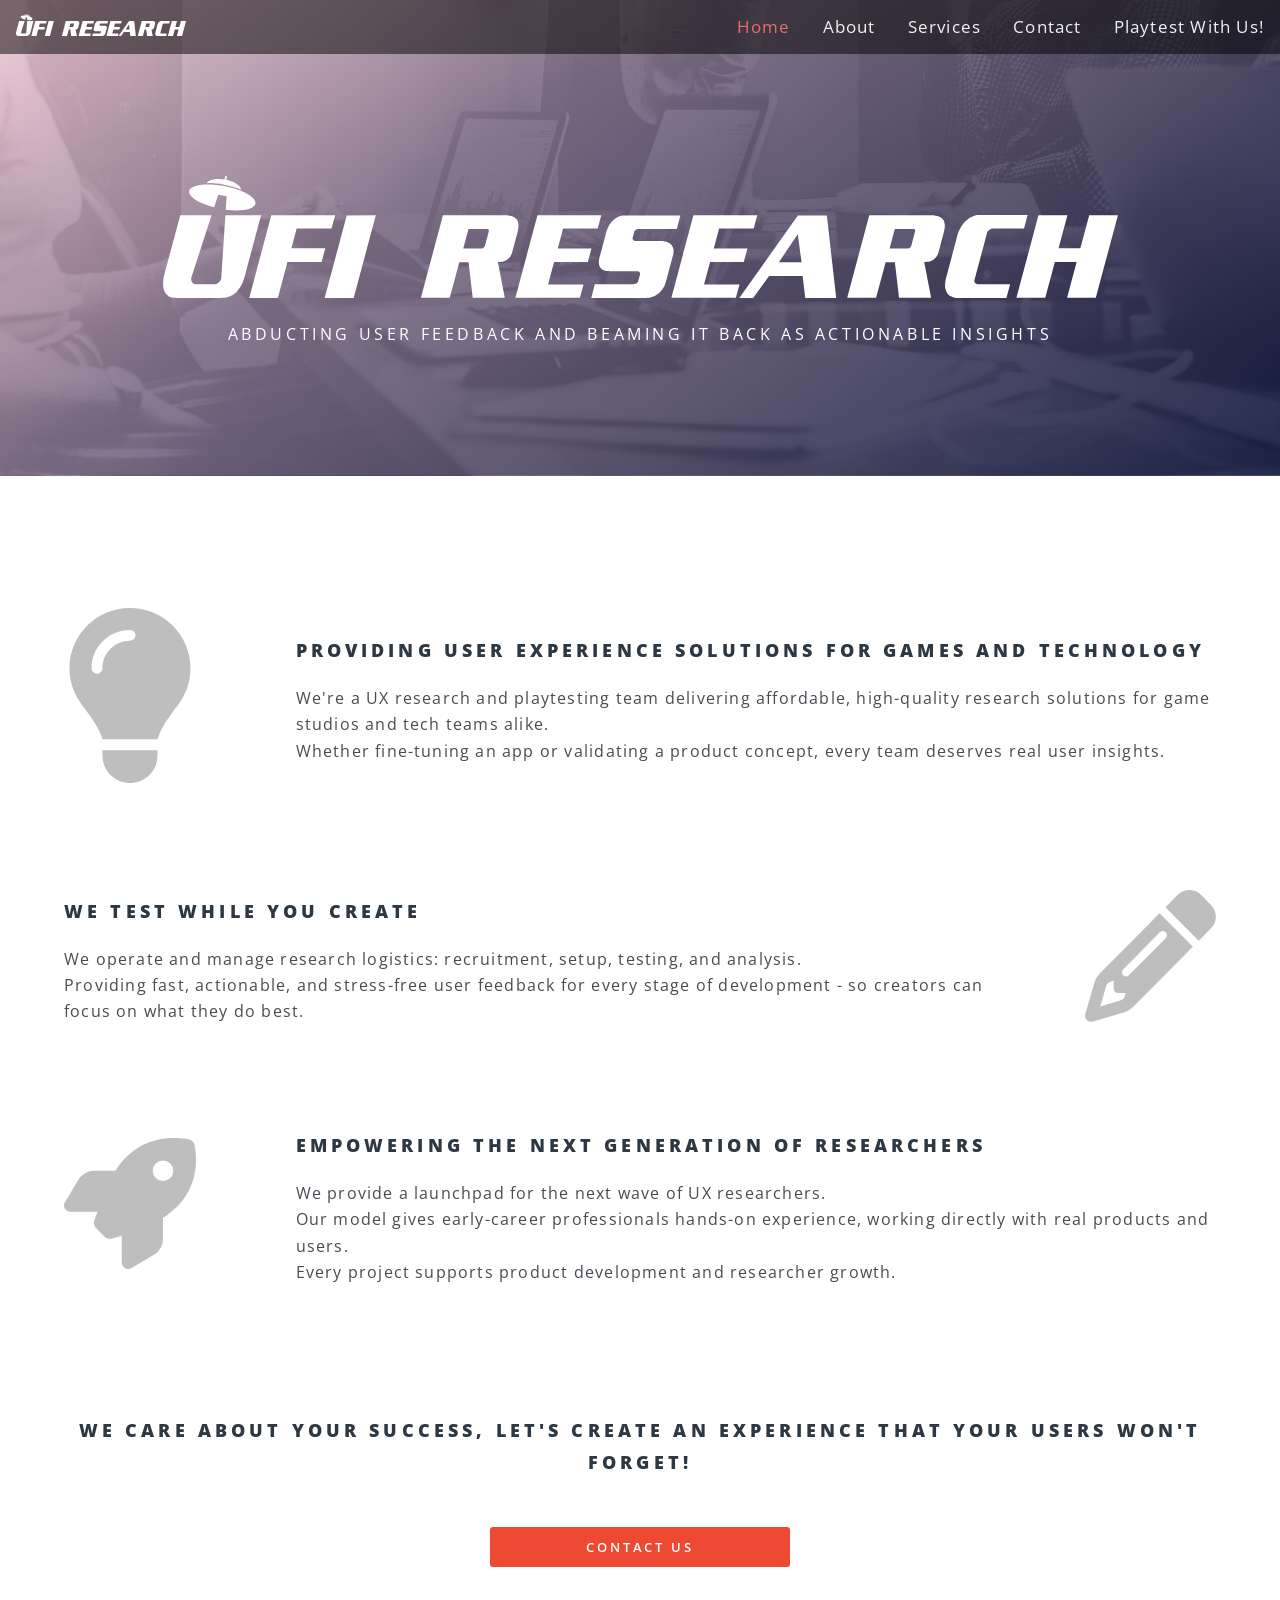
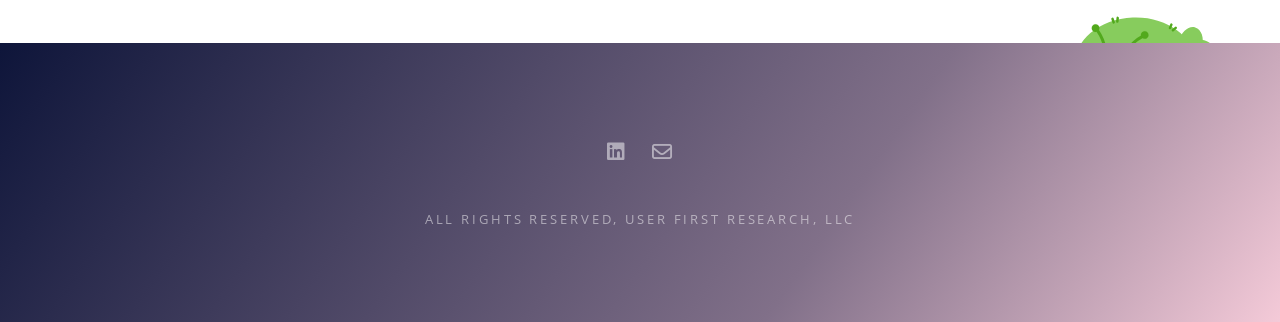
==== commit fd2921dd: "Update index.html" ====
--- a/index.html
+++ b/index.html
@@ -40,7 +40,7 @@
 							<div class="inner">
 							
 								<div class="homepagecardflexcontainer">
-									<div><img src="images/lightbulb-solid.svg"><h3>Providing User Experience Solutions for Games and Technology</h3><p>We're a UX research and playtesting platform delivering affordable, high-quality research solutions for game studios and tech teams alike.<br />Whether fine-tuning an app or validating a product concept, every team deserves real user insights.</p></div>
+									<div><img src="images/lightbulb-solid.svg"><h3>Providing User Experience Solutions for Games and Technology</h3><p>We're a UX research and playtesting team delivering affordable, high-quality research solutions for game studios and tech teams alike.<br />Whether fine-tuning an app or validating a product concept, every team deserves real user insights.</p></div>
 									<div><img src="images/pencil-solid.svg"><h3>We test while you create</h3><p>We operate and manage research logistics: recruitment, setup, testing, and analysis.<br  />Providing fast, actionable, and stress-free user feedback for every stage of development - so creators can focus on what they do best.</p></div>
 									<div><img src="images/rocket-solid.svg"><h3>Empowering the Next Generation of Researchers</h3><p>We provide a launchpad for the next wave of UX researchers.<br />Our model gives early-career professionals hands-on experience, working directly with real products and users.<br />Every project supports product development and researcher growth.</p></div>
 								</div>
@@ -50,7 +50,7 @@
 								<div class="homevertinnerflexcontainer">
 								
 									<div class="divimage"><img src="images/lightbulb-solid.svg"></div>
-									<div class="divdiv"><h3>Providing User Experience Solutions for Games and Technology</h3><p>We're a UX research and playtesting platform delivering affordable, high-quality research solutions for game studios and tech teams alike.<br />Whether fine-tuning an app or validating a product concept, every team deserves real user insights.</p></div>
+									<div class="divdiv"><h3>Providing User Experience Solutions for Games and Technology</h3><p>We're a UX research and playtesting team delivering affordable, high-quality research solutions for game studios and tech teams alike.<br />Whether fine-tuning an app or validating a product concept, every team deserves real user insights.</p></div>
 								
 								</div>
 								
@@ -104,4 +104,4 @@
 			<script src="assets/js/navbar.js"></script>
 
 	</body>
-</html>+</html>
